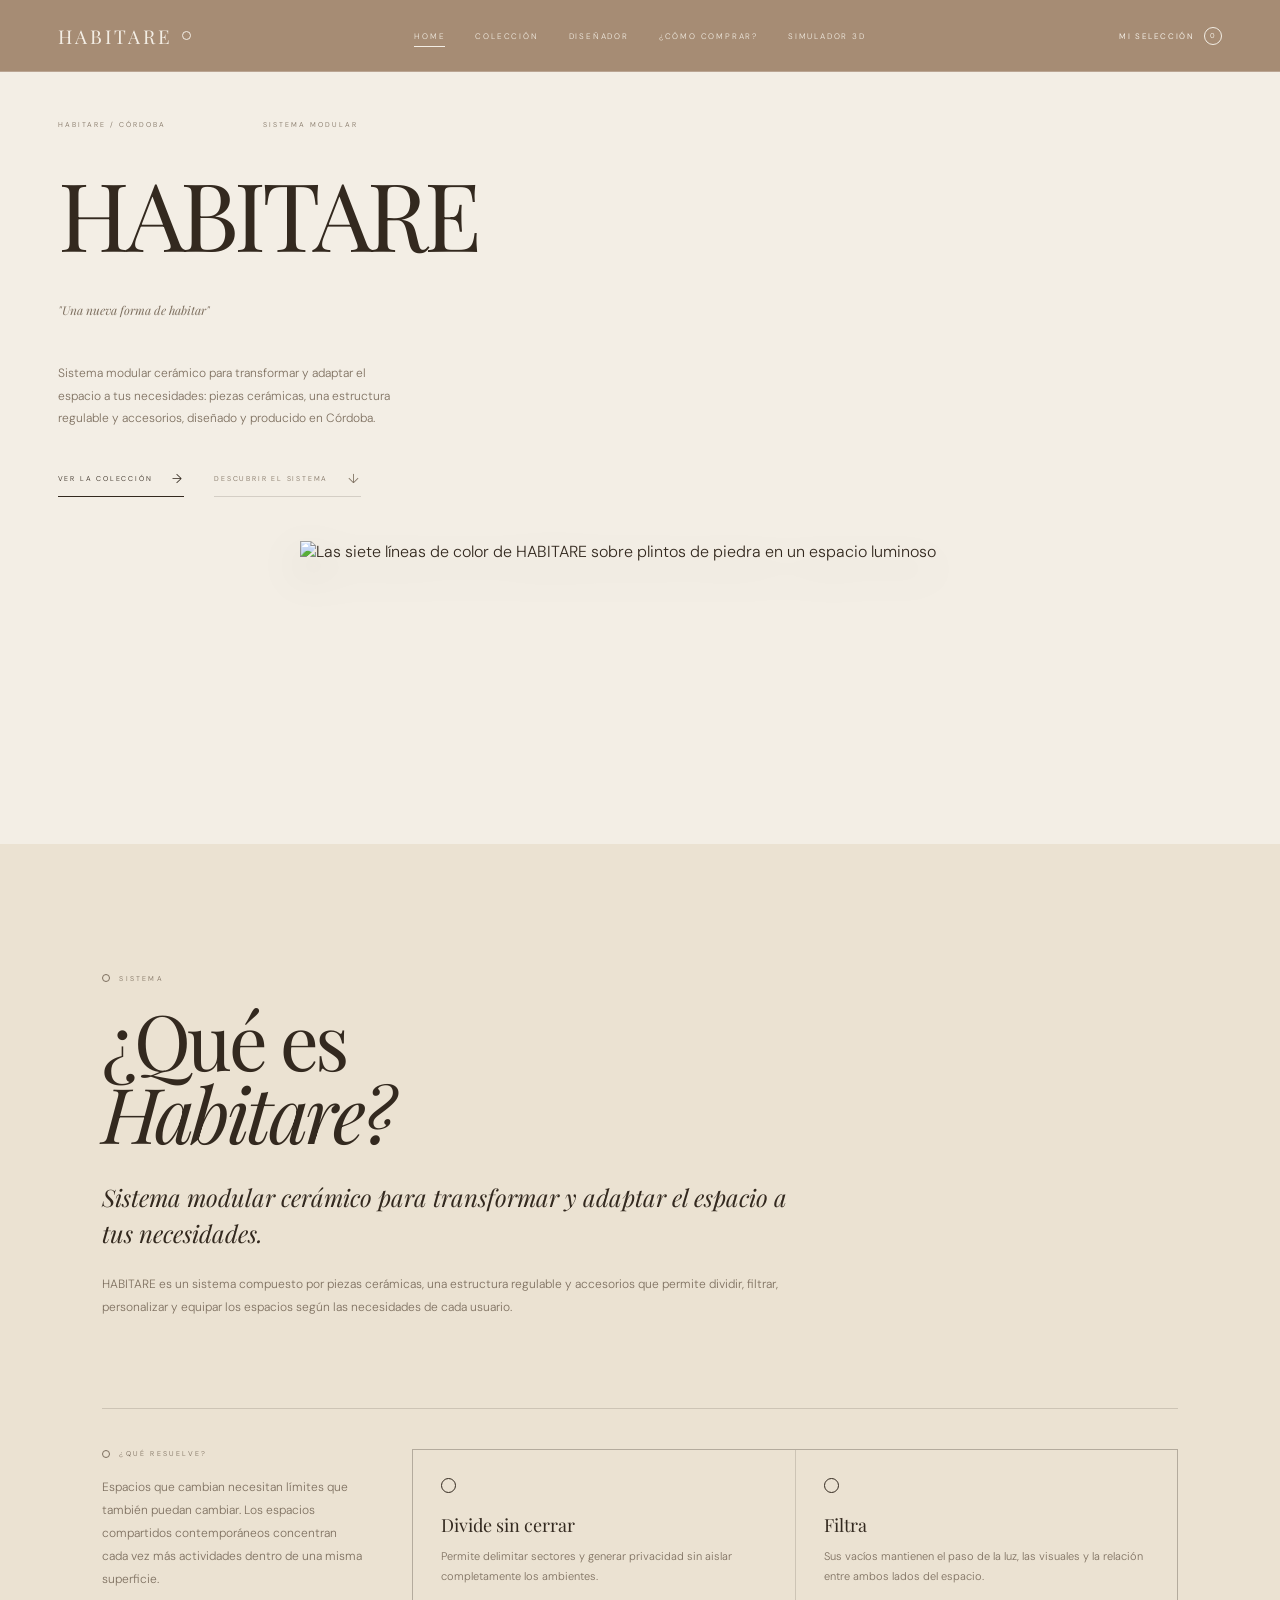
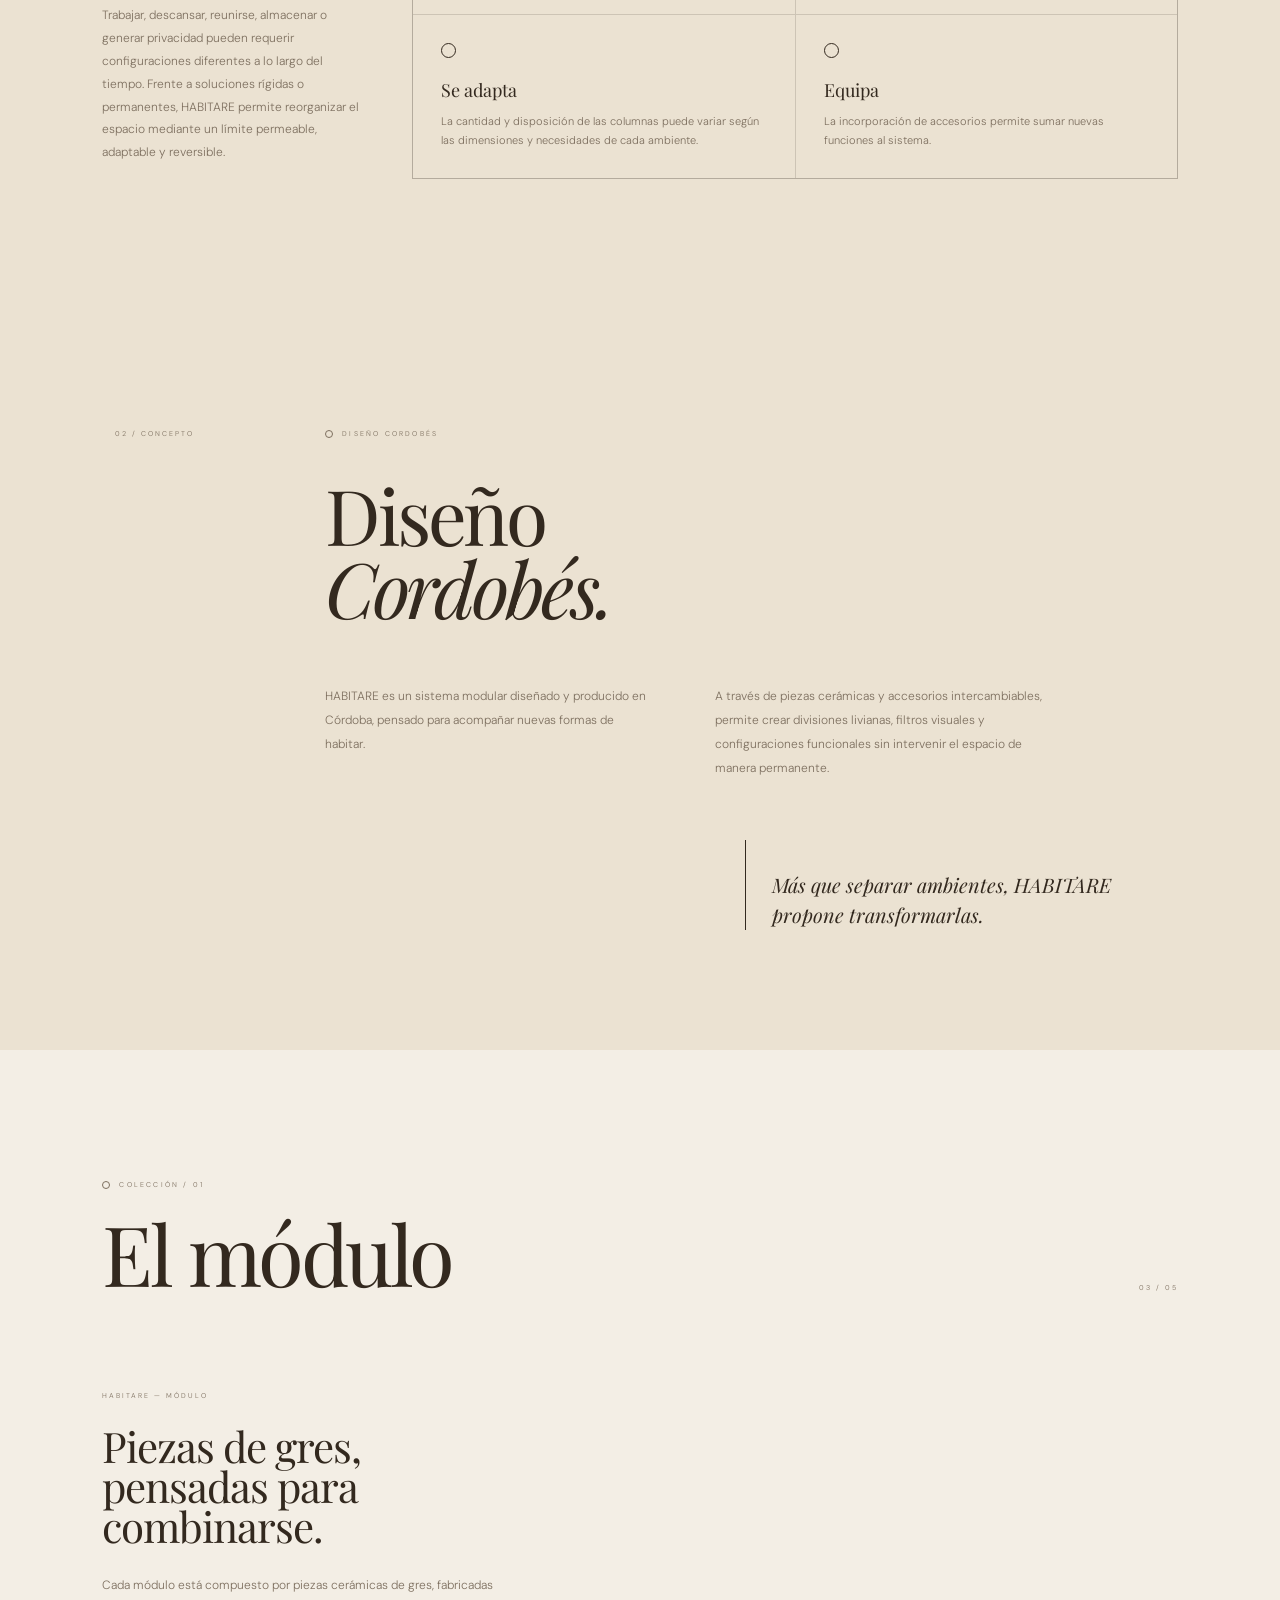
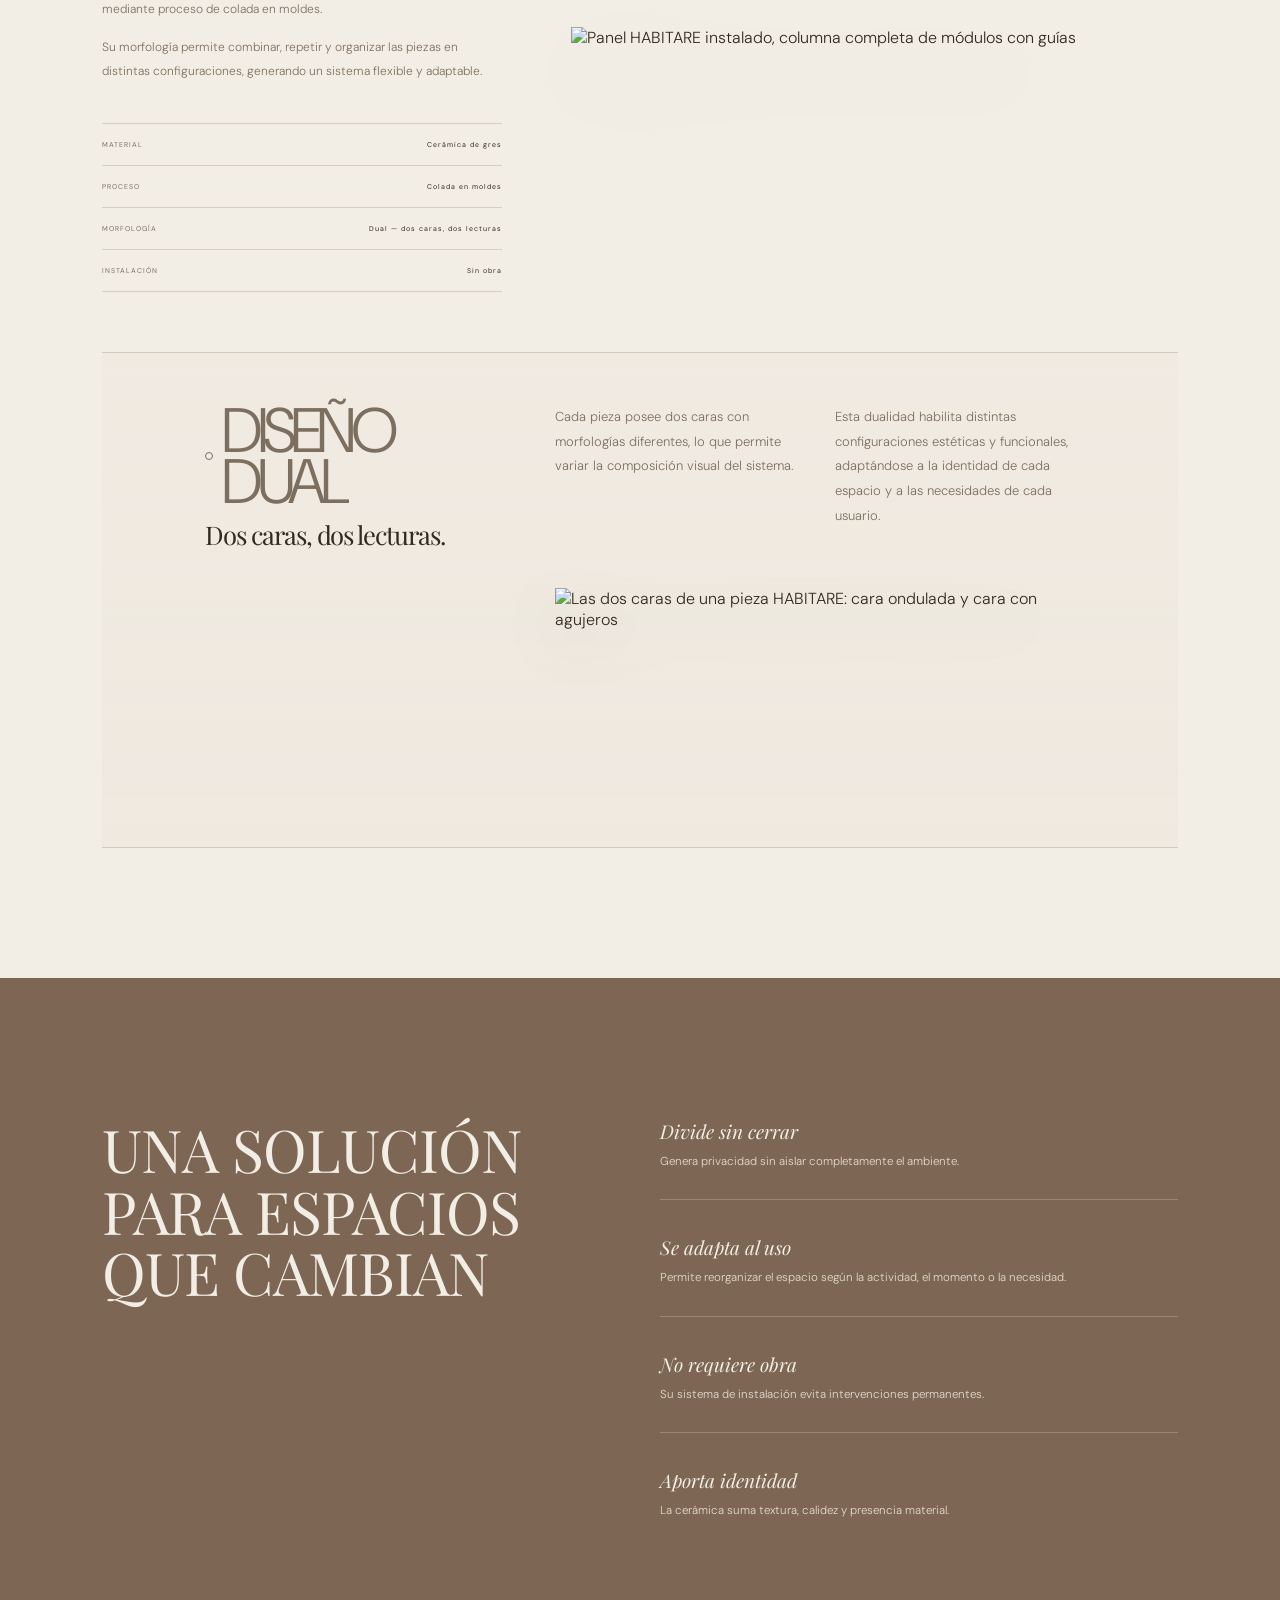
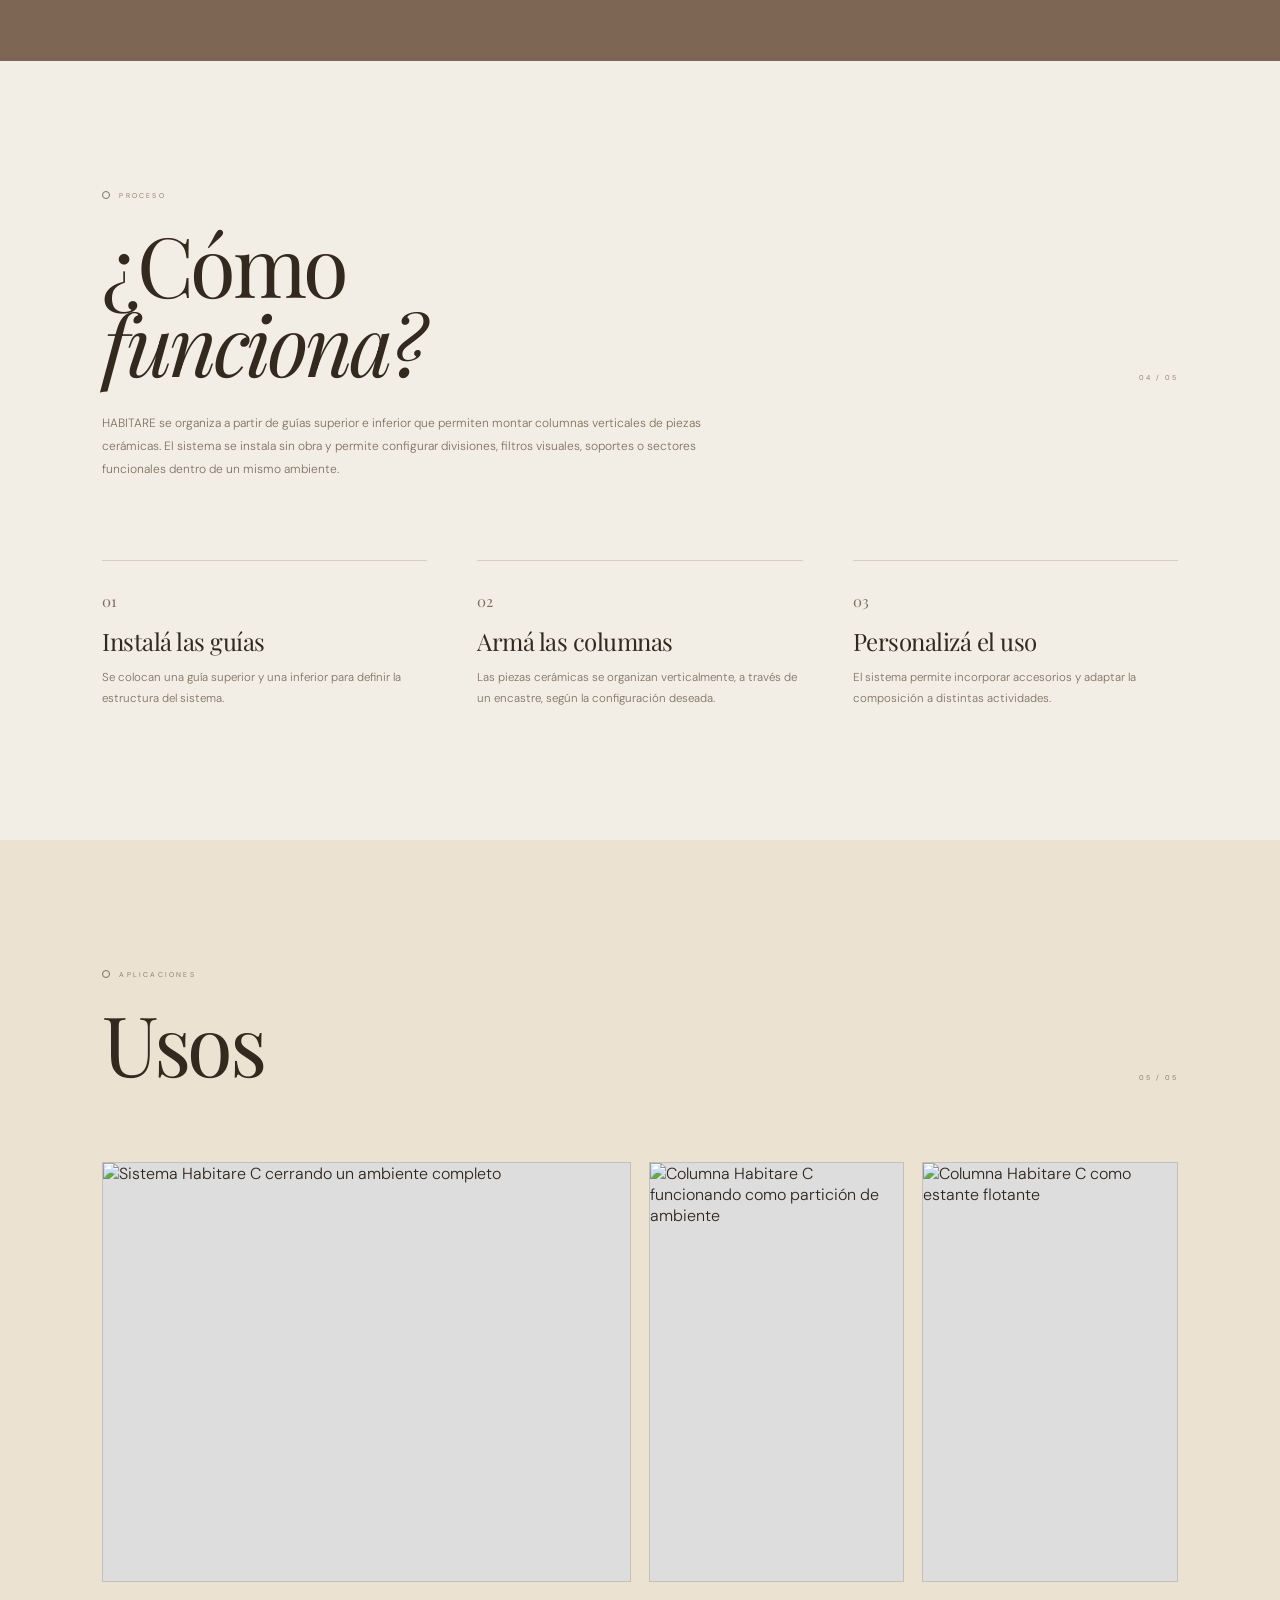
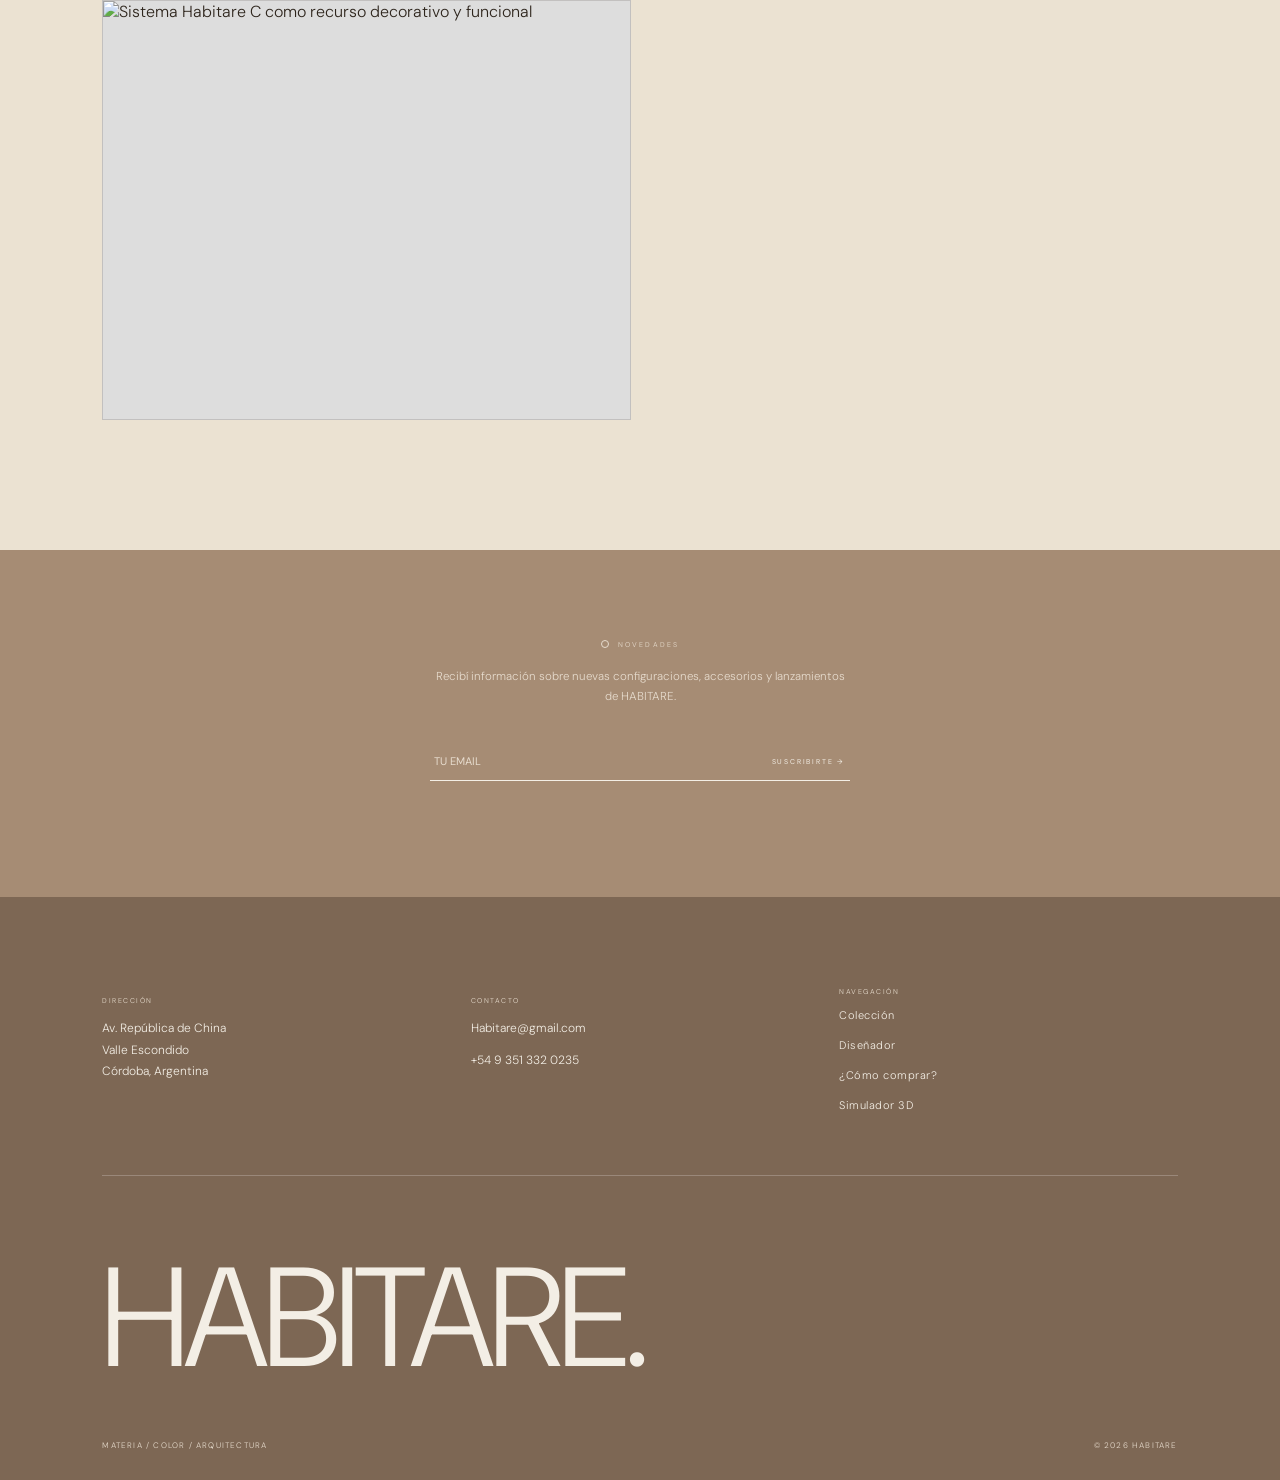
==== docs/index.html @ 8c217950 "Update index.html" ====
<!DOCTYPE html>
<html lang="es">

<head>
    <meta charset="UTF-8">
    <meta name="viewport" content="width=device-width, initial-scale=1.0">
    <meta name="description" content="HABITARE es un sistema modular de piezas cerámicas diseñado y producido en Córdoba, para dividir y transformar espacios sin obra.">

    <title>HABITARE — Sistema modular cerámico</title>

    <link rel="preconnect" href="https://fonts.googleapis.com">
    <link rel="preconnect" href="https://fonts.gstatic.com" crossorigin>
    <link href="https://fonts.googleapis.com/css2?family=DM+Sans:wght@300;400;500&family=Playfair+Display:ital,wght@0,400;1,400&display=swap" rel="stylesheet">

    <link rel="stylesheet" href="style.css">

    <style>
        /* ===== Portada: recorte de la colección (fondo transparente) ===== */
        .hero-photo {
            -webkit-mask-image: none;
            mask-image: none;
        }

        .hero-photo img {
            width: 100%;
            height: auto;
            object-fit: contain;
            filter: drop-shadow(0 16px 20px rgba(35, 28, 20, .14));
        }

        /* Pantallas anchas: la colección a la derecha, en tamaño contenido */
        @media (min-width: 1241px) and (min-aspect-ratio: 3 / 2) {
            .hero-photo {
                top: 72px;
                right: 5vw;
                bottom: 0;
                left: auto;
                width: min(50vw, 760px);
                display: flex;
                align-items: center;
            }
        }

        /* Tablet y celular: debajo del texto, centrada */
        @media (max-width: 1240px), (max-aspect-ratio: 3 / 2) {
            .hero-photo {
                position: relative;
                width: min(680px, 94%);
                aspect-ratio: auto;
                margin: 44px auto 0;
                padding-bottom: 36px;
            }
        }
    </style>
</head>

<body>

<header class="header">

    <a href="index.html" class="logo">
        <span class="logo-word">HABITARE</span>
        <span class="logo-ring"></span>
    </a>

    <nav>
        <a href="index.html" aria-current="page">Home</a>
        <a href="coleccion.html">Colección</a>
        <a href="disenador.html">Diseñador</a>
        <a href="como-comprar.html">¿Cómo comprar?</a>
    </nav>

    <div class="header-right">
        <button class="open-selection">
            Mi selección
            <span class="selection-number">0</span>
        </button>
        <button class="menu-toggle" aria-label="Abrir menú"><span></span></button>
    </div>

</header>

<nav class="mobile-nav">
    <a href="index.html">Home</a>
    <a href="coleccion.html">Colección</a>
    <a href="disenador.html">Diseñador</a>
    <a href="como-comprar.html">¿Cómo comprar?</a>
</nav>

<!-- SELECCIÓN -->
<div class="selection-backdrop"></div>

<aside class="selection-panel">
    <div class="selection-top">
        <div>
            <small>HABITARE</small>
            <h2>Mi selección</h2>
        </div>
        <button class="close-selection" aria-label="Cerrar">×</button>
    </div>

    <div class="selection-content"></div>

    <div class="selection-empty">
        <h3>Todavía no armaste tu selección</h3>
        <p>Recorré la colección y sumá las piezas que más te gusten para pedir tu cotización.</p>
    </div>

    <div class="selection-bottom">
        <div class="selection-count-line"></div>
        <p>Con tu selección armada, coordinamos cantidades, configuración y tiempos de producción a medida.</p>
        <a class="quote-btn whatsapp" target="_blank" rel="noopener">SOLICITAR POR WHATSAPP →</a>
        <a class="quote-btn email">ENVIAR POR EMAIL →</a>
    </div>
</aside>


<main>

<!-- HERO -->
<section class="hero" id="inicio">

    <div class="hero-copy">

        <div class="hero-meta">
            <span>HABITARE / CÓRDOBA</span>
            <span>SISTEMA MODULAR</span>
        </div>

        <h1 class="hero-word">HABITARE</h1>
        <p class="hero-tagline">"Una nueva forma de habitar"</p>

        <p>
            Sistema modular cerámico para transformar y adaptar el espacio
            a tus necesidades: piezas cerámicas, una estructura regulable
            y accesorios, diseñado y producido en Córdoba.
        </p>

        <div class="hero-ctas">
            <a href="coleccion.html" class="btn-line">
                VER LA COLECCIÓN
                <span>→</span>
            </a>
            <a href="#concepto" class="btn-line quiet">
                DESCUBRIR EL SISTEMA
                <span>↓</span>
            </a>
        </div>

    </div>

    <div class="hero-photo">
        <img src="assets/images/portada-lineas.webp" alt="Las siete líneas de color de HABITARE sobre plintos de piedra en un espacio luminoso" width="1629" height="639" fetchpriority="high">
    </div>

    <span class="hero-bottom">DESLIZÁ PARA EXPLORAR</span>

</section>


<!-- QUÉ ES HABITARE -->
<section class="intro" id="que-es">

    <span class="overline">SISTEMA</span>
    <h2>¿Qué es<br><i>Habitare?</i></h2>

    <div class="intro-lead">
        <p>Sistema modular cerámico para transformar y adaptar el espacio a tus necesidades.</p>
        <p>
            HABITARE es un sistema compuesto por piezas cerámicas, una estructura
            regulable y accesorios que permite dividir, filtrar, personalizar y
            equipar los espacios según las necesidades de cada usuario.
        </p>
    </div>

    <div class="resuelve">

        <div class="resuelve-copy">
            <span class="overline">¿QUÉ RESUELVE?</span>
            <p style="margin-top:18px;">
                Espacios que cambian necesitan límites que también puedan cambiar.
                Los espacios compartidos contemporáneos concentran cada vez más
                actividades dentro de una misma superficie.
            </p>
            <p>
                Trabajar, descansar, reunirse, almacenar o generar privacidad
                pueden requerir configuraciones diferentes a lo largo del tiempo.
                Frente a soluciones rígidas o permanentes, HABITARE permite
                reorganizar el espacio mediante un límite permeable, adaptable
                y reversible.
            </p>
        </div>

        <div class="resuelve-grid">

            <div class="resuelve-item">
                <span class="ring"></span>
                <h4>Divide sin cerrar</h4>
                <p>Permite delimitar sectores y generar privacidad sin aislar completamente los ambientes.</p>
            </div>

            <div class="resuelve-item">
                <span class="ring"></span>
                <h4>Filtra</h4>
                <p>Sus vacíos mantienen el paso de la luz, las visuales y la relación entre ambos lados del espacio.</p>
            </div>

            <div class="resuelve-item">
                <span class="ring"></span>
                <h4>Se adapta</h4>
                <p>La cantidad y disposición de las columnas puede variar según las dimensiones y necesidades de cada ambiente.</p>
            </div>

            <div class="resuelve-item">
                <span class="ring"></span>
                <h4>Equipa</h4>
                <p>La incorporación de accesorios permite sumar nuevas funciones al sistema.</p>
            </div>

        </div>

    </div>

</section>


<!-- CONCEPTO -->
<section class="manifesto" id="concepto">

    <div class="side-label">02 / CONCEPTO</div>

    <div class="manifesto-inner">

        <span class="overline">DISEÑO CORDOBÉS</span>

        <h2>
            Diseño<br>
            <i>Cordobés.</i>
        </h2>

        <div class="manifesto-text">
            <p>
                HABITARE es un sistema modular diseñado y producido en Córdoba,
                pensado para acompañar nuevas formas de habitar.
            </p>
            <p>
                A través de piezas cerámicas y accesorios intercambiables, permite
                crear divisiones livianas, filtros visuales y configuraciones
                funcionales sin intervenir el espacio de manera permanente.
            </p>
        </div>

        <div class="pull-quote">
            <p>Más que separar ambientes, HABITARE propone transformarlas.</p>
        </div>

    </div>

</section>


<!-- MÓDULO -->
<section class="product" id="modulo">

    <div class="section-heading">
        <div>
            <span class="overline">COLECCIÓN / 01</span>
            <h2>El módulo</h2>
        </div>
        <span class="section-index">03 / 05</span>
    </div>

    <div class="product-grid">

        <div class="product-details">

            <span class="product-code">HABITARE — MÓDULO</span>

            <h3>Piezas de gres, pensadas para combinarse.</h3>

            <p>
                Cada módulo está compuesto por piezas cerámicas de gres, fabricadas
                mediante proceso de colada en moldes.
            </p>
            <p>
                Su morfología permite combinar, repetir y organizar las piezas en
                distintas configuraciones, generando un sistema flexible y adaptable.
            </p>

            <div class="specifications">
                <div><span>MATERIAL</span><strong>Cerámica de gres</strong></div>
                <div><span>PROCESO</span><strong>Colada en moldes</strong></div>
                <div><span>MORFOLOGÍA</span><strong>Dual — dos caras, dos lecturas</strong></div>
                <div><span>INSTALACIÓN</span><strong>Sin obra</strong></div>
            </div>

        </div>

        <div class="product-display">
            <img src="assets/images/panel-instalado.webp" alt="Panel HABITARE instalado, columna completa de módulos con guías" loading="lazy">
        </div>

    </div>

    <div class="dual-box">
        <div class="dual-box-heading">
            <span class="overline">DISEÑO DUAL</span>
            <h3>Dos caras, dos lecturas.</h3>
        </div>
        <div class="dual-box-text">
            <p>
                Cada pieza posee dos caras con morfologías diferentes, lo que
                permite variar la composición visual del sistema.
            </p>
            <p>
                Esta dualidad habilita distintas configuraciones estéticas y
                funcionales, adaptándose a la identidad de cada espacio y a las
                necesidades de cada usuario.
            </p>
        </div>
        <div class="dual-box-visual">
            <img src="assets/images/pieza-dual-natural.webp" alt="Las dos caras de una pieza HABITARE: cara ondulada y cara con agujeros" width="1037" height="404" loading="lazy">
        </div>
    </div>

</section>


<!-- STATEMENT -->
<section class="statement">

    <h2>Una solución<br>para espacios<br>que cambian</h2>

    <div class="statement-list">

        <div class="statement-item">
            <h4>Divide sin cerrar</h4>
            <p>Genera privacidad sin aislar completamente el ambiente.</p>
        </div>

        <div class="statement-item">
            <h4>Se adapta al uso</h4>
            <p>Permite reorganizar el espacio según la actividad, el momento o la necesidad.</p>
        </div>

        <div class="statement-item">
            <h4>No requiere obra</h4>
            <p>Su sistema de instalación evita intervenciones permanentes.</p>
        </div>

        <div class="statement-item">
            <h4>Aporta identidad</h4>
            <p>La cerámica suma textura, calidez y presencia material.</p>
        </div>

    </div>

</section>


<!-- CÓMO FUNCIONA -->
<section class="proceso" id="como-funciona">

    <div class="section-heading">
        <div>
            <span class="overline">PROCESO</span>
            <h2>¿Cómo<br><i>funciona?</i></h2>
        </div>
        <span class="section-index">04 / 05</span>
    </div>

    <p class="proceso-intro">
        HABITARE se organiza a partir de guías superior e inferior que permiten
        montar columnas verticales de piezas cerámicas. El sistema se instala sin
        obra y permite configurar divisiones, filtros visuales, soportes o
        sectores funcionales dentro de un mismo ambiente.
    </p>

    <div class="steps">

        <div class="step">
            <span class="step-number">01</span>
            <h3>Instalá las guías</h3>
            <p>Se colocan una guía superior y una inferior para definir la estructura del sistema.</p>
        </div>

        <div class="step">
            <span class="step-number">02</span>
            <h3>Armá las columnas</h3>
            <p>Las piezas cerámicas se organizan verticalmente, a través de un encastre, según la configuración deseada.</p>
        </div>

        <div class="step">
            <span class="step-number">03</span>
            <h3>Personalizá el uso</h3>
            <p>El sistema permite incorporar accesorios y adaptar la composición a distintas actividades.</p>
        </div>

    </div>

</section>


<!-- USOS -->
<section class="usos" id="usos">

    <div class="section-heading">
        <div>
            <span class="overline">APLICACIONES</span>
            <h2>Usos</h2>
        </div>
        <span class="section-index">05 / 05</span>
    </div>

    <div class="usos-gallery" aria-label="Aplicaciones del sistema Habitare C">
        <figure class="uso-photo uso-photo-large">
            <img src="assets/images/pieza-dual-natural.webp" alt="Sistema Habitare C cerrando un ambiente completo" loading="lazy">
        </figure>
        <figure class="uso-photo">
            <img src="assets/images/pieza-dual-natural.webp" alt="Columna Habitare C funcionando como partición de ambiente" loading="lazy">
        </figure>
        <figure class="uso-photo">
            <img src="assets/images/pieza-dual-natural.webp" alt="Columna Habitare C como estante flotante" loading="lazy">
        </figure>
        <figure class="uso-photo uso-photo-wide">
            <img src="assets/images/pieza-dual-natural.webp" alt="Sistema Habitare C como recurso decorativo y funcional" loading="lazy">
        </figure>
    </div>

</section>


<!-- NEWSLETTER -->
<section class="newsletter">

    <span class="overline on-taupe">NOVEDADES</span>

    <p>Recibí información sobre nuevas configuraciones, accesorios y lanzamientos de HABITARE.</p>

    <form class="newsletter-form">
        <input type="email" placeholder="TU EMAIL" required>
        <button type="submit">SUSCRIBIRTE →</button>
    </form>

    <span class="newsletter-note"></span>

</section>

</main>


<!-- FOOTER -->
<footer class="site-footer">

    <div class="footer-top">

        <div class="footer-col">
            <span>DIRECCIÓN</span>
            <p>Av. República de China<br>Valle Escondido<br>Córdoba, Argentina</p>
        </div>

        <div class="footer-col">
            <span>CONTACTO</span>
            <a href="mailto:Habitare@gmail.com">Habitare@gmail.com</a>
            <a href="https://wa.me/5493513320235" target="_blank" rel="noopener">+54 9 351 332 0235</a>
        </div>

        <div class="footer-col footer-nav">
            <span>NAVEGACIÓN</span>
            <a href="coleccion.html">Colección</a>
            <a href="disenador.html">Diseñador</a>
            <a href="como-comprar.html">¿Cómo comprar?</a>
        </div>

    </div>

    <div class="footer-word">HABITARE.</div>

    <div class="footer-bottom">
        <span>MATERIA / COLOR / ARQUITECTURA</span>
        <span>© 2026 HABITARE</span>
    </div>

</footer>

<script src="script.js"></script>

</body>
</html>
---- docs/style.css ----
* {
    margin: 0;
    padding: 0;
    box-sizing: border-box;
}

:root {

    /* ===== PALETA HABITARE ===== */
    --cream: #f3eee5;
    --cream-soft: #ebe2d2;

    --taupe: #a68c74;
    --taupe-deep: #7d6754;
    --taupe-pale: #d8c9b7;

    --ink: #33291f;
    --muted: #7d6f5f;
    --muted-on-taupe: #e7dcce;

    --line: rgba(51, 41, 31, .16);
    --line-on-taupe: rgba(255, 255, 255, .22);

    /* líneas de producto — colores reales según ficha de materiales */
    --l-aqua: #b6d5d4;
    --l-ceniza: #282627;
    --l-mostaza: #aa9c54;
    --l-gres: #c9b190;
    --l-hueso: #eceeed;
    --l-terra: #705a4f;
}

html {
    scroll-behavior: smooth;
}

@media (prefers-reduced-motion: reduce) {
    html {
        scroll-behavior: auto;
    }
    * {
        animation-duration: .01ms !important;
        animation-iteration-count: 1 !important;
        transition-duration: .01ms !important;
    }
}

body {
    background: var(--cream);
    color: var(--ink);
    font-family: "DM Sans", sans-serif;
    font-weight: 300;
    overflow-x: hidden;
}

a {
    color: inherit;
    text-decoration: none;
}

button {
    font-family: inherit;
    color: inherit;
    cursor: pointer;
}

img {
    max-width: 100%;
    display: block;
}

:focus-visible {
    outline: 2px solid var(--ink);
    outline-offset: 3px;
}

.overline {
    display: flex;
    align-items: center;
    gap: 9px;
    font-size: 7px;
    letter-spacing: 2.2px;
    color: var(--muted);
}

.overline::before {
    content: "";
    width: 6px;
    height: 6px;
    border-radius: 50%;
    border: 1px solid currentColor;
    flex-shrink: 0;
}

.overline.on-taupe {
    color: var(--muted-on-taupe);
}

h1, h2, h3 {
    font-family: "Playfair Display", serif;
    font-weight: 400;
    line-height: .95;
}

h2 {
    letter-spacing: -3.5px;
}

h1 i, h2 i, h3 i {
    font-style: italic;
}

.section-index {
    font-size: 7px;
    letter-spacing: 2px;
    color: var(--muted);
}

.section-heading {
    display: flex;
    align-items: end;
    justify-content: space-between;
    gap: 20px;
}

.section-heading h2 {
    margin-top: 24px;
    font-size: clamp(52px, 6.5vw, 92px);
}

/* =====================================
   HEADER
===================================== */

.header {
    position: fixed;
    z-index: 500;
    top: 0;
    left: 0;
    width: 100%;
    height: 72px;
    padding: 0 4.5vw;
    display: grid;
    grid-template-columns: 1fr auto 1fr;
    align-items: center;
    background: var(--taupe);
    color: var(--cream);
    border-bottom: 1px solid var(--line-on-taupe);
}

.logo {
    display: flex;
    align-items: center;
    gap: 9px;
    width: fit-content;
    justify-self: start;
}

.logo-word {
    font-family: "Playfair Display", serif;
    font-size: 19px;
    letter-spacing: 3px;
}

.logo-ring {
    width: 9px;
    height: 9px;
    border-radius: 50%;
    border: 1px solid var(--cream);
}

.header nav {
    display: flex;
    gap: 30px;
    justify-self: center;
}

.header nav a {
    position: relative;
    font-size: 8px;
    letter-spacing: 1.8px;
    text-transform: uppercase;
}

.header nav a::after {
    content: "";
    position: absolute;
    bottom: -6px;
    left: 0;
    width: 0;
    height: 1px;
    background: var(--cream);
    transition: width .3s ease;
}

.header nav a:hover::after,
.header nav a[aria-current="page"]::after {
    width: 100%;
}

.header-right {
    justify-self: end;
    display: flex;
    align-items: center;
    gap: 16px;
}

.open-selection {
    border: 0;
    background: transparent;
    display: flex;
    align-items: center;
    gap: 10px;
    font-size: 8px;
    letter-spacing: 1.6px;
    text-transform: uppercase;
}

.selection-number {
    width: 18px;
    height: 18px;
    display: grid;
    place-items: center;
    border: 1px solid var(--cream);
    border-radius: 50%;
    font-size: 7px;
}

.menu-toggle {
    display: none;
    border: 0;
    background: transparent;
    width: 22px;
    height: 15px;
    position: relative;
}

.menu-toggle span,
.menu-toggle span::before,
.menu-toggle span::after {
    content: "";
    position: absolute;
    left: 0;
    width: 100%;
    height: 1px;
    background: var(--cream);
    transition: transform .3s ease, opacity .3s ease;
}

.menu-toggle span {
    top: 7px;
}

.menu-toggle span::before {
    top: -6px;
}

.menu-toggle span::after {
    top: 6px;
}

body.menu-open .menu-toggle span {
    background: transparent;
}

body.menu-open .menu-toggle span::before {
    transform: translateY(6px) rotate(45deg);
}

body.menu-open .menu-toggle span::after {
    transform: translateY(-6px) rotate(-45deg);
}

/* =====================================
   MOBILE NAV
===================================== */

.mobile-nav {
    position: fixed;
    z-index: 400;
    top: 72px;
    left: 0;
    width: 100%;
    max-height: 0;
    overflow: hidden;
    background: var(--taupe);
    transition: max-height .4s ease;
}

body.menu-open .mobile-nav {
    max-height: 340px;
}

.mobile-nav a {
    display: block;
    padding: 16px 6vw;
    border-top: 1px solid var(--line-on-taupe);
    font-size: 12px;
    letter-spacing: 1.5px;
    text-transform: uppercase;
    color: var(--cream);
}

/* =====================================
   HERO
===================================== */

.hero {
    min-height: 92vh;
    padding: 72px 4.5vw 45px;
    display: grid;
    grid-template-columns: 44% 56%;
    align-items: center;
    position: relative;
}

.hero-copy {
    max-width: 540px;
}

.hero-meta {
    width: 300px;
    display: flex;
    justify-content: space-between;
    font-size: 7px;
    letter-spacing: 2px;
    color: var(--muted);
}

.hero h1 {
    margin-top: 40px;
    font-size: clamp(56px, 7.4vw, 108px);
    letter-spacing: -4px;
}

.hero-copy > p {
    width: 340px;
    max-width: 100%;
    margin-top: 40px;
    font-size: 12px;
    line-height: 1.9;
    color: var(--muted);
}

.hero-ctas {
    display: flex;
    flex-wrap: wrap;
    gap: 30px;
    margin-top: 40px;
}

.btn-line {
    display: inline-flex;
    align-items: center;
    gap: 20px;
    padding-bottom: 9px;
    border-bottom: 1px solid var(--ink);
    font-size: 7px;
    letter-spacing: 1.8px;
    text-transform: uppercase;
}

.btn-line span {
    font-size: 13px;
}

.btn-line.quiet {
    border-bottom-color: var(--line);
    color: var(--muted);
}

/* Foto de portada: ocupa la derecha del hero y se funde con el fondo crema */
.hero {
    overflow: hidden;
    isolation: isolate;
}

.hero-copy {
    position: relative;
    z-index: 1;
}

.hero-photo {
    position: absolute;
    z-index: -1;
    top: 72px;
    right: 0;
    bottom: 0;
    width: 80%;
    -webkit-mask-image: linear-gradient(to right, transparent 0%, #000 16%);
    mask-image: linear-gradient(to right, transparent 0%, #000 16%);
}

.hero-photo img {
    width: 100%;
    height: 100%;
    object-fit: cover;
    object-position: 50% 62%;
}

.hero-bottom {
    position: absolute;
    left: 4.5vw;
    bottom: 26px;
    font-size: 7px;
    letter-spacing: 2px;
    color: var(--muted);
}

/* =====================================
   PAGE HERO (páginas internas)
===================================== */

.page-hero {
    min-height: 46vh;
    padding: 150px 4.5vw 60px;
    display: flex;
    flex-direction: column;
    justify-content: center;
}

.page-hero h1 {
    margin-top: 20px;
    font-size: clamp(48px, 7vw, 92px);
    letter-spacing: -3px;
}

.page-hero p {
    margin-top: 26px;
    max-width: 480px;
    font-size: 12px;
    line-height: 1.9;
    color: var(--muted);
}

/* =====================================
   CONCEPTO / MANIFIESTO
===================================== */

.manifesto {
    padding: 120px 9vw;
    display: grid;
    grid-template-columns: 150px 1fr;
    gap: 60px;
    background: var(--cream-soft);
}

.side-label {
    font-size: 7px;
    letter-spacing: 2px;
    color: var(--muted);
}

.manifesto-inner {
    max-width: 1040px;
}

.manifesto h2 {
    margin-top: 40px;
    font-size: clamp(46px, 6vw, 82px);
}

.manifesto-text {
    max-width: 720px;
    margin-top: 60px;
    display: grid;
    grid-template-columns: 1fr 1fr;
    gap: 60px;
}

.manifesto-text p {
    font-size: 12px;
    line-height: 2;
    color: var(--muted);
}

.pull-quote {
    max-width: 420px;
    margin-top: 60px;
    margin-left: auto;
    padding: 30px 0 0 26px;
    border-left: 1px solid var(--ink);
}

.pull-quote p {
    font-family: "Playfair Display", serif;
    font-style: italic;
    font-size: 20px;
    line-height: 1.5;
}

/* =====================================
   PRODUCTO / MODULO
===================================== */

.product {
    padding: 130px 8vw;
}

.product-grid {
    margin-top: 90px;
    display: grid;
    grid-template-columns: 38% 62%;
    align-items: center;
    gap: 40px;
}

.product-details {
    max-width: 400px;
}

.product-code {
    font-size: 7px;
    letter-spacing: 2px;
    color: var(--muted);
}

.product-details h3 {
    margin-top: 24px;
    font-size: 42px;
    letter-spacing: -1px;
}

.product-details > p {
    margin-top: 26px;
    font-size: 12px;
    line-height: 2;
    color: var(--muted);
}

.product-details > p + p {
    margin-top: 14px;
}

.specifications {
    margin-top: 40px;
    border-top: 1px solid var(--line);
}

.specifications div {
    min-height: 42px;
    display: flex;
    align-items: center;
    justify-content: space-between;
    gap: 20px;
    border-bottom: 1px solid var(--line);
}

.specifications span,
.specifications strong {
    font-size: 7px;
    letter-spacing: 1px;
    font-weight: 400;
}

.specifications span {
    color: var(--muted);
    flex-shrink: 0;
}

.specifications strong {
    text-align: right;
}

.product-display {
    display: flex;
    align-items: center;
    justify-content: center;
    position: relative;
    padding: 20px;
}

.product-display img {
    width: min(640px, 100%);
    filter: drop-shadow(0 35px 60px rgba(35, 28, 20, .16));
}

.dual-box {
    margin-top: 60px;
    padding: 52px 8vw 56px;
    background: linear-gradient(180deg, rgba(239, 233, 224, 0.7), rgba(239, 233, 224, 1));
    border-top: 1px solid var(--line);
    border-bottom: 1px solid var(--line);
    display: grid;
    grid-template-columns: minmax(220px, 310px) 1fr;
    gap: 32px 40px;
    align-items: start;
}

.dual-box-heading {
    display: flex;
    flex-direction: column;
    gap: 12px;
}

.dual-box .overline {
    margin-top: 0;
    font-size: clamp(2.8rem, 4.9vw, 5.6rem);
    line-height: 0.82;
    letter-spacing: -0.08em;
}

.dual-box-heading h3 {
    margin: 0;
    font-family: "Playfair Display", serif;
    font-weight: 400;
    font-size: clamp(1.4rem, 2vw, 2.1rem);
    line-height: 1.1;
    letter-spacing: -0.04em;
    color: var(--ink);
}

.dual-box-text {
    display: grid;
    grid-template-columns: 1fr 1fr;
    gap: 40px;
    align-items: start;
}

.dual-box-text p {
    font-size: 13px;
    line-height: 1.9;
    color: var(--muted);
}

.dual-box-visual {
    grid-column: 2;
    display: flex;
    justify-content: flex-start;
    margin-top: 8px;
}

.dual-box-visual img {
    width: min(560px, 100%);
    height: auto;
    filter: drop-shadow(0 22px 30px rgba(35, 28, 20, .14));
}

/* =====================================
   STATEMENT BAND
===================================== */

.statement {
    padding: 140px 8vw;
    background: var(--taupe-deep);
    color: var(--cream);
    display: grid;
    grid-template-columns: 1fr 1fr;
    gap: 40px;
}

.statement h2 {
    font-size: clamp(38px, 4.6vw, 60px);
    line-height: 1.05;
    letter-spacing: -1px;
    text-transform: uppercase;
}

.statement-list {
    align-self: center;
    display: flex;
    flex-direction: column;
    gap: 34px;
}

.statement-item {
    padding-bottom: 28px;
    border-bottom: 1px solid var(--line-on-taupe);
}

.statement-item:last-child {
    border-bottom: 0;
    padding-bottom: 0;
}

.statement-item h4 {
    font-family: "Playfair Display", serif;
    font-weight: 400;
    font-style: italic;
    font-size: 19px;
}

.statement-item p {
    margin-top: 8px;
    font-size: 11.5px;
    line-height: 1.7;
    color: var(--muted-on-taupe);
}

/* =====================================
   PROCESO (Cómo funciona / Cómo comprar)
===================================== */

.proceso {
    padding: 130px 8vw;
}

.proceso-intro {
    max-width: 620px;
    margin-top: 30px;
    font-size: 12px;
    line-height: 1.9;
    color: var(--muted);
}

.steps {
    margin-top: 80px;
    display: grid;
    grid-template-columns: repeat(3, 1fr);
    gap: 50px;
}

.step {
    position: relative;
    padding-top: 30px;
    border-top: 1px solid var(--line);
}

.step-number {
    font-family: "Playfair Display", serif;
    font-size: 15px;
    color: var(--muted);
}

.step h3 {
    margin-top: 18px;
    font-size: 24px;
    letter-spacing: -.5px;
}

.step p {
    margin-top: 14px;
    font-size: 11.5px;
    line-height: 1.85;
    color: var(--muted);
}

/* =====================================
   USOS
===================================== */

.usos {
    padding: 130px 8vw;
    background: var(--cream-soft);
}

.usos-gallery {
    margin-top: 80px;
    display: grid;
    grid-template-columns: repeat(4, minmax(0, 1fr));
    gap: 18px;
}

.uso-photo {
    position: relative;
    overflow: hidden;
    min-height: 340px;
    border: 1px solid var(--line);
    background: #ddd;
}

.uso-photo-large {
    grid-column: span 2;
    min-height: 420px;
}

.uso-photo-wide {
    grid-column: span 2;
    min-height: 420px;
}

.uso-photo img {
    display: block;
    width: 100%;
    height: 100%;
    object-fit: cover;
    filter: saturate(0.82) contrast(1.05);
    transition: transform 240ms ease;
}

.uso-photo:hover img {
    transform: scale(1.02);
}

/* =====================================
   NEWSLETTER
===================================== */

.newsletter {
    padding: 90px 8vw;
    background: var(--taupe);
    color: var(--cream);
    display: flex;
    flex-direction: column;
    align-items: center;
    text-align: center;
}

.newsletter p {
    margin-top: 18px;
    max-width: 420px;
    font-size: 11.5px;
    line-height: 1.8;
    color: var(--muted-on-taupe);
}

.newsletter-form {
    margin-top: 34px;
    display: flex;
    width: min(420px, 100%);
    border-bottom: 1px solid var(--cream);
}

.newsletter-form input {
    flex: 1;
    background: transparent;
    border: 0;
    padding: 12px 4px;
    color: var(--cream);
    font-size: 11px;
    font-family: inherit;
}

.newsletter-form input::placeholder {
    color: var(--muted-on-taupe);
}

.newsletter-form button {
    border: 0;
    background: transparent;
    padding: 0 6px;
    font-size: 7px;
    letter-spacing: 1.8px;
    color: var(--cream);
    white-space: nowrap;
}

.newsletter-note {
    margin-top: 14px;
    font-size: 9.5px;
    letter-spacing: .3px;
    color: var(--muted-on-taupe);
    min-height: 12px;
}

/* =====================================
   CONTACTO (Diseñador / Cómo comprar)
===================================== */

.contact-block {
    padding: 100px 8vw 130px;
    display: grid;
    grid-template-columns: 1fr 1fr;
    gap: 40px;
}

.contact-block h2 {
    font-size: clamp(36px, 4.4vw, 54px);
}

.contact-methods {
    display: flex;
    flex-direction: column;
    gap: 20px;
    align-self: end;
}

.contact-method {
    display: flex;
    justify-content: space-between;
    align-items: baseline;
    padding-bottom: 16px;
    border-bottom: 1px solid var(--line);
    font-size: 12px;
}

.contact-method span:first-child {
    font-size: 7px;
    letter-spacing: 1.5px;
    color: var(--muted);
}

.contact-method a {
    border-bottom: 1px solid transparent;
    transition: border-color .3s;
}

.contact-method a:hover {
    border-bottom-color: var(--ink);
}

/* =====================================
   PLACEHOLDER (Diseñador)
===================================== */

.placeholder-note {
    margin: 0 8vw 60px;
    padding: 18px 22px;
    border: 1px dashed var(--line);
    font-size: 10.5px;
    line-height: 1.8;
    color: var(--muted);
    max-width: 700px;
}

.bio-grid {
    padding: 0 8vw 130px;
    display: grid;
    grid-template-columns: 220px 1fr;
    gap: 60px;
}

.bio-grid h3 {
    font-size: 30px;
}

.bio-grid p {
    margin-top: 20px;
    font-size: 12px;
    line-height: 2;
    color: var(--muted);
    max-width: 620px;
}

.bio-facts {
    display: flex;
    flex-direction: column;
    gap: 24px;
}

.bio-facts div {
    border-top: 1px solid var(--line);
    padding-top: 10px;
}

.bio-facts span {
    display: block;
    font-size: 7px;
    letter-spacing: 1.5px;
    color: var(--muted);
}

.bio-facts strong {
    font-family: "Playfair Display", serif;
    font-weight: 400;
    font-size: 14px;
}

/* =====================================
   COLECCIÓN — LÍNEAS
===================================== */

.lineas {
    padding: 130px 8vw;
}

.lineas-grid {
    margin-top: 80px;
    display: grid;
    grid-template-columns: repeat(3, 1fr);
    border-top: 1px solid var(--line);
    border-left: 1px solid var(--line);
}

.linea-card {
    background: var(--cream);
    padding: 30px;
    display: flex;
    flex-direction: column;
    border-right: 1px solid var(--line);
    border-bottom: 1px solid var(--line);
    transition: transform .3s ease;
}

.linea-card:hover {
    transform: translateY(-3px);
}

.linea-top {
    display: flex;
    align-items: center;
    justify-content: space-between;
}

.linea-swatch {
    display: flex;
    align-items: center;
    gap: 10px;
}

.linea-dot {
    width: 15px;
    height: 15px;
    border-radius: 50%;
    background: var(--swatch);
    box-shadow: inset 0 0 0 1px rgba(0, 0, 0, .08);
}

.linea-name {
    font-family: "Playfair Display", serif;
    font-size: 15px;
}

.linea-index {
    font-size: 7px;
    letter-spacing: 1.5px;
    color: var(--muted);
}

.linea-figure {
    margin-top: 22px;
    height: 150px;
    display: flex;
    align-items: center;
    justify-content: center;
    position: relative;
}

.linea-figure img {
    max-height: 130px;
    width: auto;
    transition: transform .4s ease;
}

.linea-card:hover .linea-figure img {
    transform: translateY(-4px);
}

.linea-tagline {
    margin-top: 18px;
    font-size: 11px;
    line-height: 1.7;
    color: var(--muted);
    flex: 1;
}

.linea-cta {
    margin-top: 22px;
    display: inline-flex;
    align-items: center;
    gap: 14px;
    font-size: 7px;
    letter-spacing: 1.6px;
    text-transform: uppercase;
    color: var(--ink);
    padding-bottom: 6px;
    border-bottom: 1px solid var(--line);
    width: fit-content;
    transition: border-color .3s;
}

.linea-card:hover .linea-cta {
    border-color: var(--ink);
}

.linea-qty {
    display: flex;
    border: 1px solid var(--line);
}

.linea-qty button,
.linea-qty span {
    width: 26px;
    height: 26px;
    display: grid;
    place-items: center;
    background: transparent;
    border: 0;
    font-size: 9px;
}

/* definición items */

.definiciones {
    margin-top: 90px;
    display: grid;
    grid-template-columns: repeat(3, 1fr);
    gap: 40px;
    padding-top: 34px;
    border-top: 1px solid var(--line);
}

.definicion h4 {
    font-family: "Playfair Display", serif;
    font-weight: 400;
    font-size: 17px;
}

.definicion p {
    margin-top: 12px;
    font-size: 11px;
    line-height: 1.8;
    color: var(--muted);
}

/* =====================================
   FOOTER
===================================== */

.site-footer {
    background: var(--taupe-deep);
    color: var(--cream);
    padding: 90px 8vw 30px;
}

.footer-top {
    display: grid;
    grid-template-columns: repeat(3, 1fr);
    gap: 30px;
    padding-bottom: 60px;
    border-bottom: 1px solid var(--line-on-taupe);
}

.footer-col span {
    font-size: 7px;
    letter-spacing: 1.5px;
    color: var(--muted-on-taupe);
}

.footer-col p,
.footer-col a {
    display: block;
    margin-top: 10px;
    font-size: 12px;
    line-height: 1.8;
}

.footer-nav {
    display: flex;
    flex-direction: column;
}

.footer-nav a {
    margin-top: 10px;
    font-size: 11px;
    letter-spacing: .5px;
}

.footer-word {
    margin-top: 50px;
    font-size: clamp(60px, 11vw, 150px);
    letter-spacing: -4px;
}

.footer-bottom {
    margin-top: 30px;
    display: flex;
    align-items: center;
    justify-content: space-between;
    font-size: 8px;
    letter-spacing: 1.2px;
    color: var(--muted-on-taupe);
}

/* =====================================
   SELECCIÓN (panel lateral)
===================================== */

.selection-backdrop {
    position: fixed;
    z-index: 900;
    inset: 0;
    background: rgba(30, 25, 20, .32);
    opacity: 0;
    pointer-events: none;
    transition: opacity .4s;
}

.selection-panel {
    position: fixed;
    z-index: 1000;
    top: 0;
    right: 0;
    width: min(440px, 100%);
    height: 100vh;
    padding: 36px;
    display: flex;
    flex-direction: column;
    background: var(--cream);
    transform: translateX(100%);
    transition: transform .45s cubic-bezier(.77, 0, .18, 1);
}

body.selection-open .selection-panel {
    transform: translateX(0);
}

body.selection-open .selection-backdrop {
    opacity: 1;
    pointer-events: auto;
}

.selection-top {
    display: flex;
    justify-content: space-between;
    padding-bottom: 22px;
    border-bottom: 1px solid var(--line);
}

.selection-top small {
    font-size: 6px;
    letter-spacing: 2px;
    color: var(--muted);
}

.selection-top h2 {
    margin-top: 8px;
    font-size: 34px;
}

.close-selection {
    border: 0;
    background: transparent;
    font-size: 24px;
    font-weight: 300;
    align-self: start;
}

.selection-content {
    flex: 1;
    overflow-y: auto;
}

.selection-empty {
    flex: 1;
    display: flex;
    flex-direction: column;
    align-items: center;
    justify-content: center;
    text-align: center;
    padding: 0 20px;
}

.selection-empty h3 {
    font-size: 22px;
}

.selection-empty p {
    margin-top: 8px;
    font-size: 10.5px;
    color: var(--muted);
    line-height: 1.7;
}

.selection-item {
    padding: 18px 0;
    display: grid;
    grid-template-columns: 56px 1fr auto;
    gap: 14px;
    align-items: center;
    border-bottom: 1px solid var(--line);
}

.selection-item-dot {
    width: 56px;
    height: 40px;
    border-radius: 4px;
    background: var(--swatch);
}

.selection-item h4 {
    font-family: "Playfair Display", serif;
    font-size: 14px;
    font-weight: 400;
}

.selection-item-controls {
    margin-top: 8px;
    display: flex;
    align-items: center;
    gap: 5px;
}

.selection-item-controls button {
    width: 19px;
    height: 19px;
    border: 1px solid var(--line);
    background: transparent;
    font-size: 9px;
}

.selection-remove {
    border: 0;
    background: transparent;
    font-size: 16px;
    color: var(--muted);
}

.selection-bottom {
    padding-top: 20px;
    border-top: 1px solid var(--line);
}

.selection-bottom p {
    font-size: 10px;
    line-height: 1.7;
    color: var(--muted);
}

.selection-count-line {
    display: flex;
    justify-content: space-between;
    margin-bottom: 16px;
    font-size: 7px;
    letter-spacing: 1.5px;
    color: var(--muted);
}

.quote-btn {
    width: 100%;
    height: 48px;
    border: 0;
    background: var(--ink);
    color: var(--cream);
    font-size: 7px;
    letter-spacing: 1.5px;
    text-transform: uppercase;
    margin-top: 10px;
    transition: opacity .3s;
}

.quote-btn:hover {
    opacity: .8;
}

.quote-btn.whatsapp {
    background: #3f5c4d;
}

/* =====================================
   HERO WORDMARK (logo grande en hero)
===================================== */

.hero-word {
    margin-top: 40px;
    font-size: clamp(70px, 10vw, 150px);
    letter-spacing: -5px;
}

.hero-tagline {
    margin-top: 14px;
    font-family: "Playfair Display", serif;
    font-style: italic;
    font-size: clamp(16px, 1.8vw, 22px);
    color: var(--muted);
}

/* =====================================
   QUÉ ES HABITARE (intro)
===================================== */

.intro {
    padding: 130px 8vw;
    background: var(--cream-soft);
}

.intro h2 {
    margin-top: 20px;
    font-size: clamp(46px, 6vw, 82px);
}

.intro-lead {
    max-width: 700px;
    margin-top: 30px;
}

.intro-lead p:first-child {
    font-family: "Playfair Display", serif;
    font-style: italic;
    font-size: clamp(18px, 2vw, 24px);
    line-height: 1.5;
}

.intro-lead p + p {
    margin-top: 22px;
    font-size: 12px;
    line-height: 1.9;
    color: var(--muted);
}

.resuelve {
    margin-top: 90px;
    padding-top: 40px;
    border-top: 1px solid var(--line);
    display: grid;
    grid-template-columns: 260px 1fr;
    gap: 50px;
}

.resuelve-copy p {
    font-size: 12px;
    line-height: 1.9;
    color: var(--muted);
}

.resuelve-copy p + p {
    margin-top: 14px;
}

.resuelve-grid {
    display: grid;
    grid-template-columns: repeat(2, 1fr);
    gap: 1px;
    background: var(--line);
    border: 1px solid var(--line);
}

.resuelve-item {
    background: var(--cream-soft);
    padding: 28px;
}

.resuelve-item .ring {
    width: 15px;
    height: 15px;
    border-radius: 50%;
    border: 1px solid var(--ink);
    display: block;
}

.resuelve-item h4 {
    margin-top: 20px;
    font-family: "Playfair Display", serif;
    font-weight: 400;
    font-size: 18px;
}

.resuelve-item p {
    margin-top: 10px;
    font-size: 11px;
    line-height: 1.75;
    color: var(--muted);
}

/* =====================================
   BACK LINK (páginas de línea)
===================================== */

.back-link {
    display: inline-flex;
    align-items: center;
    gap: 8px;
    font-size: 7px;
    letter-spacing: 1.6px;
    text-transform: uppercase;
    color: var(--muted);
    padding-bottom: 3px;
    border-bottom: 1px solid transparent;
    transition: border-color .3s;
}

.back-link:hover {
    border-bottom-color: var(--muted);
}

/* =====================================
   LÍNEA — página de detalle
===================================== */

.linea-hero {
    padding: 150px 8vw 60px;
    display: grid;
    grid-template-columns: 40% 60%;
    gap: 40px;
    align-items: center;
}

.linea-hero-copy .linea-swatch {
    display: flex;
    align-items: center;
    gap: 12px;
}

.linea-hero-copy .linea-dot {
    width: 20px;
    height: 20px;
}

.linea-hero-copy .linea-name {
    font-size: 20px;
}

.linea-hero-copy h1 {
    margin-top: 22px;
    font-size: clamp(48px, 6vw, 84px);
    letter-spacing: -3px;
}

.linea-hero-copy p {
    margin-top: 22px;
    max-width: 380px;
    font-size: 12px;
    line-height: 1.9;
    color: var(--muted);
}

.linea-hero-visual img {
    width: 100%;
    border-radius: 3px;
}

.ficha-tecnica {
    padding: 90px 8vw;
    background: var(--cream-soft);
    display: grid;
    grid-template-columns: 55% 45%;
    gap: 50px;
    align-items: center;
}

.ficha-tecnica img {
    width: 100%;
}

.ficha-lista {
    border-top: 1px solid var(--line);
}

.ficha-lista div {
    min-height: 46px;
    display: flex;
    align-items: center;
    justify-content: space-between;
    gap: 20px;
    border-bottom: 1px solid var(--line);
}

.ficha-lista span {
    font-size: 7px;
    letter-spacing: 1.2px;
    color: var(--muted);
}

.ficha-lista strong {
    font-size: 12px;
    font-weight: 400;
    text-align: right;
}

/* =====================================
   CONFIGURADOR
===================================== */

.configurador {
    padding: 100px 8vw 130px;
    max-width: 640px;
}

.config-step {
    padding: 34px 0;
    border-top: 1px solid var(--line);
}

.config-step:last-of-type {
    border-bottom: 1px solid var(--line);
}

.config-step-label {
    display: flex;
    align-items: baseline;
    gap: 12px;
}

.config-step-number {
    font-family: "Playfair Display", serif;
    font-size: 14px;
    color: var(--muted);
}

.config-step-title {
    font-family: "Playfair Display", serif;
    font-size: 19px;
}

.config-step-body {
    margin-top: 20px;
}

.config-qty {
    display: flex;
    align-items: center;
    gap: 18px;
}

.config-qty .linea-qty {
    display: flex;
    border: 1px solid var(--line);
}

.config-qty .linea-qty button,
.config-qty .linea-qty span {
    width: 38px;
    height: 38px;
    display: grid;
    place-items: center;
    background: transparent;
    border: 0;
    font-size: 11px;
}

.color-options {
    display: flex;
    gap: 14px;
}

.color-option-btn {
    display: flex;
    flex-direction: column;
    align-items: center;
    gap: 8px;
    border: 0;
    background: transparent;
    font-size: 8px;
    letter-spacing: .8px;
    color: var(--muted);
}

.color-option-swatch {
    width: 36px;
    height: 36px;
    border-radius: 50%;
    background: var(--swatch);
    box-shadow: inset 0 0 0 1px rgba(0, 0, 0, .1);
    position: relative;
}

.color-option-swatch::after {
    content: "";
    position: absolute;
    inset: -5px;
    border: 1px solid transparent;
    border-radius: 50%;
    transition: border-color .25s;
}

.color-option-btn.active .color-option-swatch::after {
    border-color: var(--ink);
}

.color-option-btn.active {
    color: var(--ink);
}

.proximamente-box {
    display: flex;
    gap: 18px;
    align-items: center;
    padding: 16px;
    border: 1px dashed var(--line);
}

.proximamente-box img {
    width: 64px;
    flex-shrink: 0;
    opacity: .6;
}

.proximamente-box p {
    font-size: 10.5px;
    line-height: 1.7;
    color: var(--muted);
}

.proximamente-box strong {
    display: block;
    font-family: "Playfair Display", serif;
    font-weight: 400;
    font-size: 14px;
    color: var(--ink);
    margin-bottom: 4px;
}

.config-add {
    width: 100%;
    height: 52px;
    border: 0;
    background: var(--ink);
    color: var(--cream);
    font-size: 8px;
    letter-spacing: 1.6px;
    text-transform: uppercase;
    margin-top: 40px;
    transition: opacity .3s;
}

.config-add:hover {
    opacity: .8;
}

.config-add.added {
    background: var(--taupe-deep);
}

/* =====================================
   PROTOTIPO REAL (galería de fotos)
===================================== */

.prototipo-real {
    padding: 100px 8vw 130px;
}

.prototipo-grid {
    margin-top: 60px;
    display: grid;
    grid-template-columns: repeat(4, 1fr);
    gap: 14px;
}

.prototipo-grid img {
    width: 100%;
    aspect-ratio: 1;
    object-fit: cover;
    border-radius: 2px;
}

/* =====================================
   ACCESORIOS Y COMPLEMENTOS (Colección)
===================================== */

.accesorios,
.regulador {
    padding: 130px 8vw;
    scroll-margin-top: 72px;
}

.accesorios {
    background: var(--cream-soft);
}

.accesorios p strong,
.regulador figcaption strong {
    font-weight: 500;
    color: var(--ink);
}

/* --- siete complementos --- */

.complementos-lista {
    margin-top: 34px;
    list-style: none;
    counter-reset: complemento;
    border-top: 1px solid var(--line);
}

.complementos-lista li {
    counter-increment: complemento;
    min-height: 42px;
    display: flex;
    align-items: center;
    gap: 16px;
    border-bottom: 1px solid var(--line);
    font-family: "Playfair Display", serif;
    font-size: 15px;
    transition: padding-left .3s ease;
}

.complementos-lista li::before {
    content: counter(complemento, decimal-leading-zero);
    width: 20px;
    font-family: "DM Sans", sans-serif;
    font-size: 7px;
    letter-spacing: 1.5px;
    color: var(--muted);
}

.complementos-lista li.active {
    padding-left: 8px;
}

.complementos-figura {
    position: relative;
    width: min(540px, 100%);
}

/* la pared se recorta arriba y abajo: se disuelve en el fondo */
.complementos-figura img {
    width: 100%;
    height: auto;
    filter: none;
    -webkit-mask-image: linear-gradient(180deg, transparent 0, #000 7%, #000 93%, transparent 100%);
    mask-image: linear-gradient(180deg, transparent 0, #000 7%, #000 93%, transparent 100%);
}

.pin {
    position: absolute;
    left: var(--x);
    top: var(--y);
    width: 24px;
    height: 24px;
    transform: translate(-50%, -50%);
    display: grid;
    place-items: center;
    border-radius: 50%;
    background: var(--cream);
    border: 1px solid var(--ink);
    font-family: "Playfair Display", serif;
    font-size: 11px;
    line-height: 1;
    color: var(--ink);
    box-shadow: 0 2px 8px rgba(35, 28, 20, .22);
    transition: background .3s ease, color .3s ease, transform .3s ease;
}

.pin.active {
    background: var(--ink);
    color: var(--cream);
    transform: translate(-50%, -50%) scale(1.18);
}

/* --- colocación + color de los componentes --- */

.acabados {
    margin-top: 130px;
    padding-top: 90px;
    border-top: 1px solid var(--line);
    display: grid;
    grid-template-columns: minmax(0, 34%) minmax(0, 1fr);
    gap: 60px;
    align-items: start;
}

.acabados-colocacion img {
    width: 100%;
    height: auto;
}

.acabados-colocacion figcaption,
.regulador-grid figcaption {
    margin-top: 14px;
    max-width: 340px;
    font-size: 11px;
    line-height: 1.8;
    color: var(--muted);
}

.acabados-detalle h3 {
    margin-top: 24px;
    font-size: 42px;
    letter-spacing: -1px;
}

.acabados-detalle > p {
    margin-top: 22px;
    max-width: 460px;
    font-size: 12px;
    line-height: 2;
    color: var(--muted);
}

.acabados-vista {
    margin-top: 34px;
    aspect-ratio: 4 / 3;
    overflow: hidden;
    border: 1px solid var(--line);
    background: var(--cream);
}

.acabados-vista img {
    width: 100%;
    height: 100%;
    object-fit: cover;
    transition: opacity .3s ease;
}

.acabados-vista img.cambiando {
    opacity: 0;
}

.acabados-detalle .color-options {
    margin-top: 30px;
}

/* --- regulador ambiental --- */

.regulador {
    background: var(--cream);
}

.regulador-grid {
    margin-top: 80px;
    display: grid;
    grid-template-columns: repeat(12, minmax(0, 1fr));
    gap: 70px 24px;
    align-items: start;
}

.regulador-texto {
    grid-column: 1 / span 5;
    max-width: 400px;
}

.regulador-texto > p:not(.regulador-lead) {
    margin-top: 22px;
    font-size: 12px;
    line-height: 2;
    color: var(--muted);
}

.regulador-lead {
    font-family: "Playfair Display", serif;
    font-size: 26px;
    line-height: 1.3;
    letter-spacing: -.5px;
}

.regulador-colores-label {
    margin-top: 40px;
}

.regulador-texto .color-options {
    margin-top: 18px;
}

.regulador-pared {
    grid-column: 6 / span 7;
}

.regulador-columna {
    grid-column: 2 / span 5;
}

.regulador-luz {
    grid-column: 8 / span 5;
    position: relative;
    padding-bottom: 110px;
}

.regulador-grid figure > img {
    width: 100%;
    height: auto;
    border-radius: 2px;
}

.regulador-detalle {
    position: absolute;
    left: -14%;
    bottom: 0;
    width: 32%;
    aspect-ratio: 1;
    overflow: hidden;
    border-radius: 50%;
    border: 6px solid var(--cream);
    box-shadow: 0 6px 24px rgba(35, 28, 20, .22);
}

.regulador-detalle img {
    width: 100%;
    height: 100%;
    object-fit: cover;
}

.regulador-luz figcaption {
    position: absolute;
    left: 22%;
    bottom: 34px;
    right: 0;
    margin-top: 0;
}

@media (max-width: 900px) {

    .acabados {
        grid-template-columns: 1fr;
        gap: 50px;
    }

    .acabados-colocacion {
        max-width: 360px;
    }

    .regulador-grid {
        grid-template-columns: 1fr;
        gap: 50px;
    }

    .regulador-texto,
    .regulador-pared,
    .regulador-columna,
    .regulador-luz {
        grid-column: 1;
    }

    .regulador-detalle {
        left: 2%;
        width: 34%;
    }

    .regulador-luz figcaption {
        left: 42%;
    }
}

@media (max-width: 600px) {

    .accesorios,
    .regulador {
        padding: 90px 6vw;
    }

    .acabados {
        margin-top: 90px;
        padding-top: 60px;
    }

    .acabados-detalle h3 {
        font-size: 34px;
    }
}

/* =====================================
   RESPONSIVE
===================================== */

/* Portada: en pantallas angostas o casi cuadradas el texto ya no entra
   sobre la foto, así que la foto pasa debajo del texto, a todo el ancho */
@media (max-width: 1240px), (max-aspect-ratio: 3 / 2) {

    .hero {
        grid-template-columns: 1fr;
        padding-top: 120px;
        padding-bottom: 0;
        min-height: auto;
    }

    .hero-bottom {
        display: none;
    }

    .hero-photo {
        position: relative;
        z-index: auto;
        top: auto;
        right: auto;
        bottom: auto;
        width: auto;
        aspect-ratio: 16 / 10;
        margin: 56px -4.5vw 0;
        -webkit-mask-image: none;
        mask-image: none;
    }
}

@media (max-width: 1000px) {

    .steps {
        grid-template-columns: 1fr;
        gap: 60px;
    }

    .usos-grid {
        grid-template-columns: repeat(2, 1fr);
    }

    .lineas-grid {
        grid-template-columns: repeat(2, 1fr);
    }

    .footer-top {
        grid-template-columns: 1fr 1fr;
    }
}

@media (max-width: 900px) {

    .header {
        grid-template-columns: 1fr auto;
    }

    .header nav {
        display: none;
    }

    .menu-toggle {
        display: block;
    }

    .hero {
        grid-template-columns: 1fr;
        padding-top: 120px;
        min-height: auto;
    }

    .manifesto,
    .dual-box {
        grid-template-columns: 1fr;
    }

    .dual-box-visual {
        grid-column: 1;
    }

    .product-grid {
        grid-template-columns: 1fr;
    }

    .product-display {
        margin-top: 40px;
    }

    .statement {
        grid-template-columns: 1fr;
        gap: 50px;
    }

    .contact-block,
    .bio-grid {
        grid-template-columns: 1fr;
    }

    .contact-methods {
        align-self: start;
        margin-top: 30px;
    }

    .resuelve {
        grid-template-columns: 1fr;
    }

    .resuelve-grid {
        grid-template-columns: 1fr;
    }

    .linea-hero {
        grid-template-columns: 1fr;
        padding-top: 120px;
    }

    .linea-hero-visual {
        margin-top: 20px;
    }

    .ficha-tecnica {
        grid-template-columns: 1fr;
    }

    .prototipo-grid {
        grid-template-columns: repeat(2, 1fr);
    }
}

@media (max-width: 600px) {

    .header {
        height: 62px;
        padding: 0 6vw;
    }

    .mobile-nav {
        top: 62px;
    }

    .hero,
    .page-hero,
    .manifesto,
    .product,
    .proceso,
    .usos,
    .lineas,
    .newsletter,
    .contact-block,
    .bio-grid,
    .site-footer,
    .statement,
    .dual-box {
        padding-left: 6vw;
        padding-right: 6vw;
    }

    .hero {
        padding-top: 100px;
    }

    .hero-photo {
        aspect-ratio: 4 / 3;
        margin-left: -6vw;
        margin-right: -6vw;
    }

    .hero h1 {
        letter-spacing: -2.5px;
    }

    .manifesto,
    .product,
    .proceso,
    .usos,
    .lineas {
        padding-top: 90px;
        padding-bottom: 90px;
    }

    .manifesto-text,
    .dual-box-text,
    .definiciones {
        grid-template-columns: 1fr;
        gap: 26px;
    }

    .usos-grid,
    .lineas-grid {
        grid-template-columns: 1fr;
    }

    .statement {
        padding-top: 100px;
        padding-bottom: 100px;
    }

    .footer-top {
        grid-template-columns: 1fr;
        gap: 40px;
    }

    .footer-bottom {
        flex-direction: column;
        align-items: flex-start;
        gap: 10px;
    }

    .selection-panel {
        padding: 26px 22px;
    }

    .pull-quote {
        margin-left: 0;
    }

    .intro,
    .linea-hero,
    .ficha-tecnica,
    .configurador,
    .prototipo-real {
        padding-left: 6vw;
        padding-right: 6vw;
    }

    .intro {
        padding-top: 90px;
        padding-bottom: 90px;
    }

    .color-options {
        flex-wrap: wrap;
    }

    .prototipo-grid {
        grid-template-columns: repeat(2, 1fr);
    }
}


/* =====================================
   CONFIGURADOR — color de componentes, complementos y regulador
===================================== */

.configurador {
    max-width: 920px;
}

.config-help {
    margin-bottom: 18px;
    font-size: 11px;
    line-height: 1.8;
    color: var(--muted);
}

/* --- paso 02: vista previa del color --- */

.config-preview {
    margin-bottom: 26px;
    aspect-ratio: 4 / 3;
    overflow: hidden;
    border: 1px solid var(--line);
    background: var(--cream-soft);
}

.config-preview img {
    width: 100%;
    height: 100%;
    object-fit: cover;
    transition: opacity .3s ease;
}

.config-preview img.cambiando {
    opacity: 0;
}

/* --- paso 03: grupos --- */

.acc-group + .acc-group {
    margin-top: 44px;
    padding-top: 32px;
    border-top: 1px dashed var(--line);
}

.acc-group-head {
    display: flex;
    align-items: center;
    justify-content: space-between;
    gap: 16px;
    margin-bottom: 20px;
}

.acc-group-head h4 {
    font-family: "Playfair Display", serif;
    font-weight: 400;
    font-size: 18px;
}

.acc-all {
    border: 1px solid var(--ink);
    background: transparent;
    padding: 10px 16px;
    font-size: 7px;
    letter-spacing: 1.6px;
    text-transform: uppercase;
    transition: background .3s ease, color .3s ease;
}

.acc-all.on,
.acc-all:hover {
    background: var(--ink);
    color: var(--cream);
}

.acc-figure {
    position: relative;
    width: min(340px, 100%);
    margin: 0 auto 26px;
}

.acc-figure img {
    width: 100%;
    height: auto;
    -webkit-mask-image: linear-gradient(180deg, transparent 0, #000 7%, #000 93%, transparent 100%);
    mask-image: linear-gradient(180deg, transparent 0, #000 7%, #000 93%, transparent 100%);
}

.acc-figure .pin {
    width: 20px;
    height: 20px;
    font-size: 9px;
}

/* --- lista de complementos --- */

.acc-list {
    list-style: none;
    border-top: 1px solid var(--line);
}

.acc-item {
    padding: 14px 0;
    border-bottom: 1px solid var(--line);
}

.acc-check {
    display: flex;
    align-items: center;
    gap: 14px;
    cursor: pointer;
}

.acc-check input {
    position: absolute;
    opacity: 0;
    pointer-events: none;
}

.acc-box {
    width: 16px;
    height: 16px;
    flex-shrink: 0;
    display: grid;
    place-items: center;
    border: 1px solid var(--ink);
    transition: background .25s ease;
}

.acc-check input:checked + .acc-box {
    background: var(--ink);
}

.acc-check input:checked + .acc-box::after {
    content: "";
    width: 8px;
    height: 4px;
    border-left: 1px solid var(--cream);
    border-bottom: 1px solid var(--cream);
    transform: rotate(-45deg) translate(1px, -1px);
}

.acc-check input:focus-visible + .acc-box {
    outline: 2px solid var(--ink);
    outline-offset: 3px;
}

.acc-num {
    width: 18px;
    font-size: 7px;
    letter-spacing: 1.5px;
    color: var(--muted);
}

.acc-name {
    font-family: "Playfair Display", serif;
    font-size: 15px;
}

.acc-opts {
    margin-top: 14px;
    padding-left: 48px;
    display: flex;
    flex-wrap: wrap;
    align-items: center;
    gap: 14px 28px;
}

.acc-opts[hidden],
.acc-bulk[hidden] {
    display: none;
}

.acc-colors {
    display: flex;
    flex-wrap: wrap;
    gap: 8px;
}

.acc-color {
    display: inline-flex;
    align-items: center;
    gap: 7px;
    padding: 5px 12px 5px 6px;
    border: 1px solid var(--line);
    border-radius: 999px;
    background: transparent;
    font-size: 8px;
    letter-spacing: .8px;
    color: var(--muted);
    transition: border-color .25s ease, color .25s ease;
}

.acc-color i {
    width: 14px;
    height: 14px;
    border-radius: 50%;
    background: var(--swatch);
    box-shadow: inset 0 0 0 1px rgba(0, 0, 0, .16);
}

.acc-color.active {
    border-color: var(--ink);
    color: var(--ink);
}

.acc-qty {
    display: flex;
    border: 1px solid var(--line);
}

.acc-qty button,
.acc-qty span {
    width: 30px;
    height: 30px;
    display: grid;
    place-items: center;
    border: 0;
    background: transparent;
    font-size: 10px;
}

.acc-bulk {
    margin-top: 20px;
    padding: 14px 16px;
    display: flex;
    flex-wrap: wrap;
    align-items: center;
    justify-content: space-between;
    gap: 12px 24px;
    background: var(--cream-soft);
    font-size: 8px;
    letter-spacing: 1.2px;
    text-transform: uppercase;
    color: var(--muted);
}

/* --- regulador ambiental --- */

.reg-card {
    display: grid;
    grid-template-columns: 170px 1fr;
    gap: 26px;
    align-items: start;
}

.reg-card > img {
    width: 100%;
    height: auto;
    aspect-ratio: 1;
    object-fit: cover;
    border: 1px solid var(--line);
}

.reg-card .acc-opts {
    padding-left: 30px;
}

/* --- resumen de la configuración --- */

.config-summary {
    margin-top: 36px;
    padding: 22px 24px 8px;
    background: var(--cream-soft);
    border: 1px solid var(--line);
}

.config-summary .overline {
    margin-bottom: 8px;
}

.config-summary-row {
    display: flex;
    justify-content: space-between;
    align-items: baseline;
    gap: 24px;
    padding: 12px 0;
    border-top: 1px solid var(--line);
}

.config-summary-row span {
    flex-shrink: 0;
    font-size: 7px;
    letter-spacing: 1.2px;
    color: var(--muted);
}

.config-summary-row strong {
    font-size: 12px;
    font-weight: 400;
    line-height: 1.7;
    text-align: right;
}

.config-add {
    margin-top: 24px;
}

/* --- panel Mi selección: detalle de cada configuración --- */

.selection-count-line {
    flex-direction: column;
    gap: 6px;
}

.count-row {
    display: flex;
    justify-content: space-between;
}

/* botones del pedido: enlaces <a> a todo el ancho */
.quote-btn {
    display: flex;
    align-items: center;
    justify-content: center;
}

.selection-item-extras {
    margin-top: 8px;
    padding-left: 12px;
    border-left: 1px solid var(--line);
    list-style: none;
}

.selection-item-extras li {
    font-size: 10px;
    line-height: 1.7;
    color: var(--muted);
}

@media (max-width: 600px) {

    .acc-group-head {
        flex-direction: column;
        align-items: flex-start;
    }

    .acc-opts,
    .reg-card .acc-opts {
        padding-left: 0;
    }

    .reg-card {
        grid-template-columns: 1fr;
    }

    .reg-card > img {
        aspect-ratio: 16 / 10;
    }

    .config-summary-row {
        flex-direction: column;
        gap: 4px;
    }

    .config-summary-row strong {
        text-align: left;
    }
}
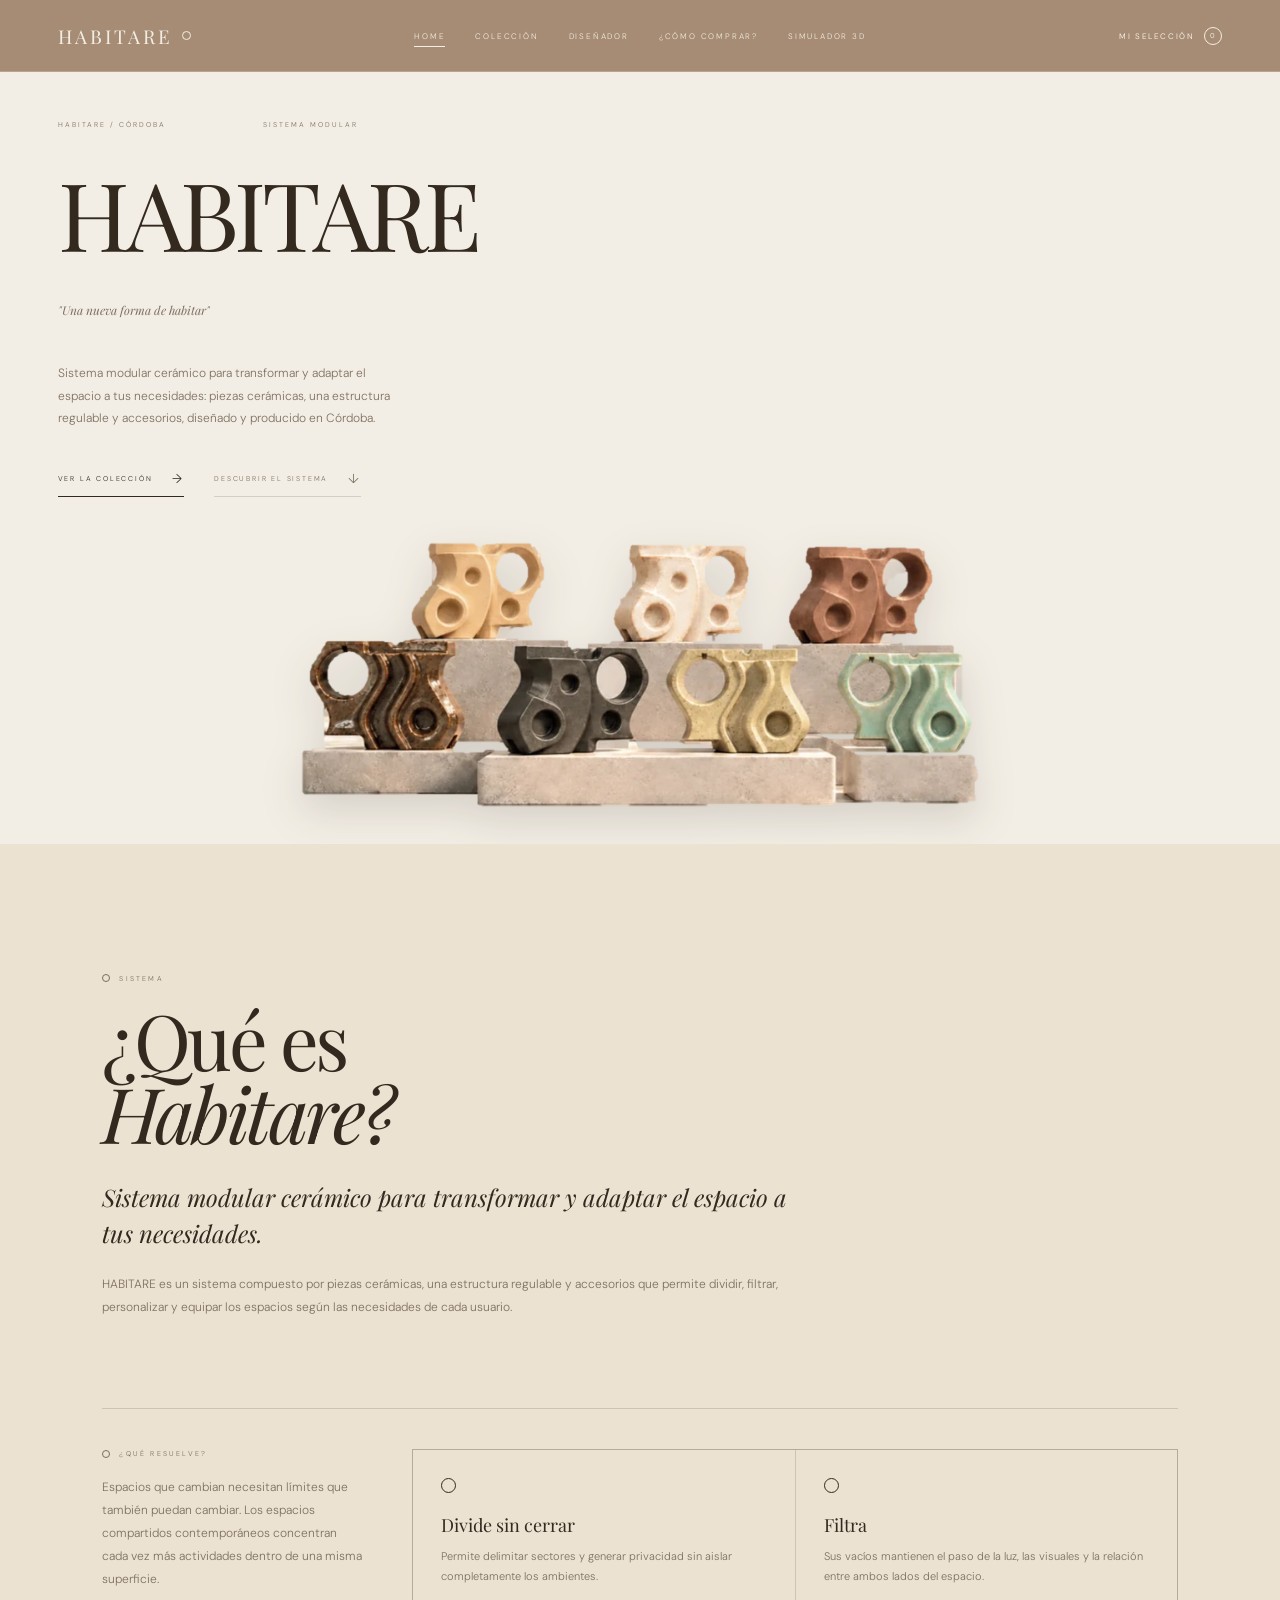
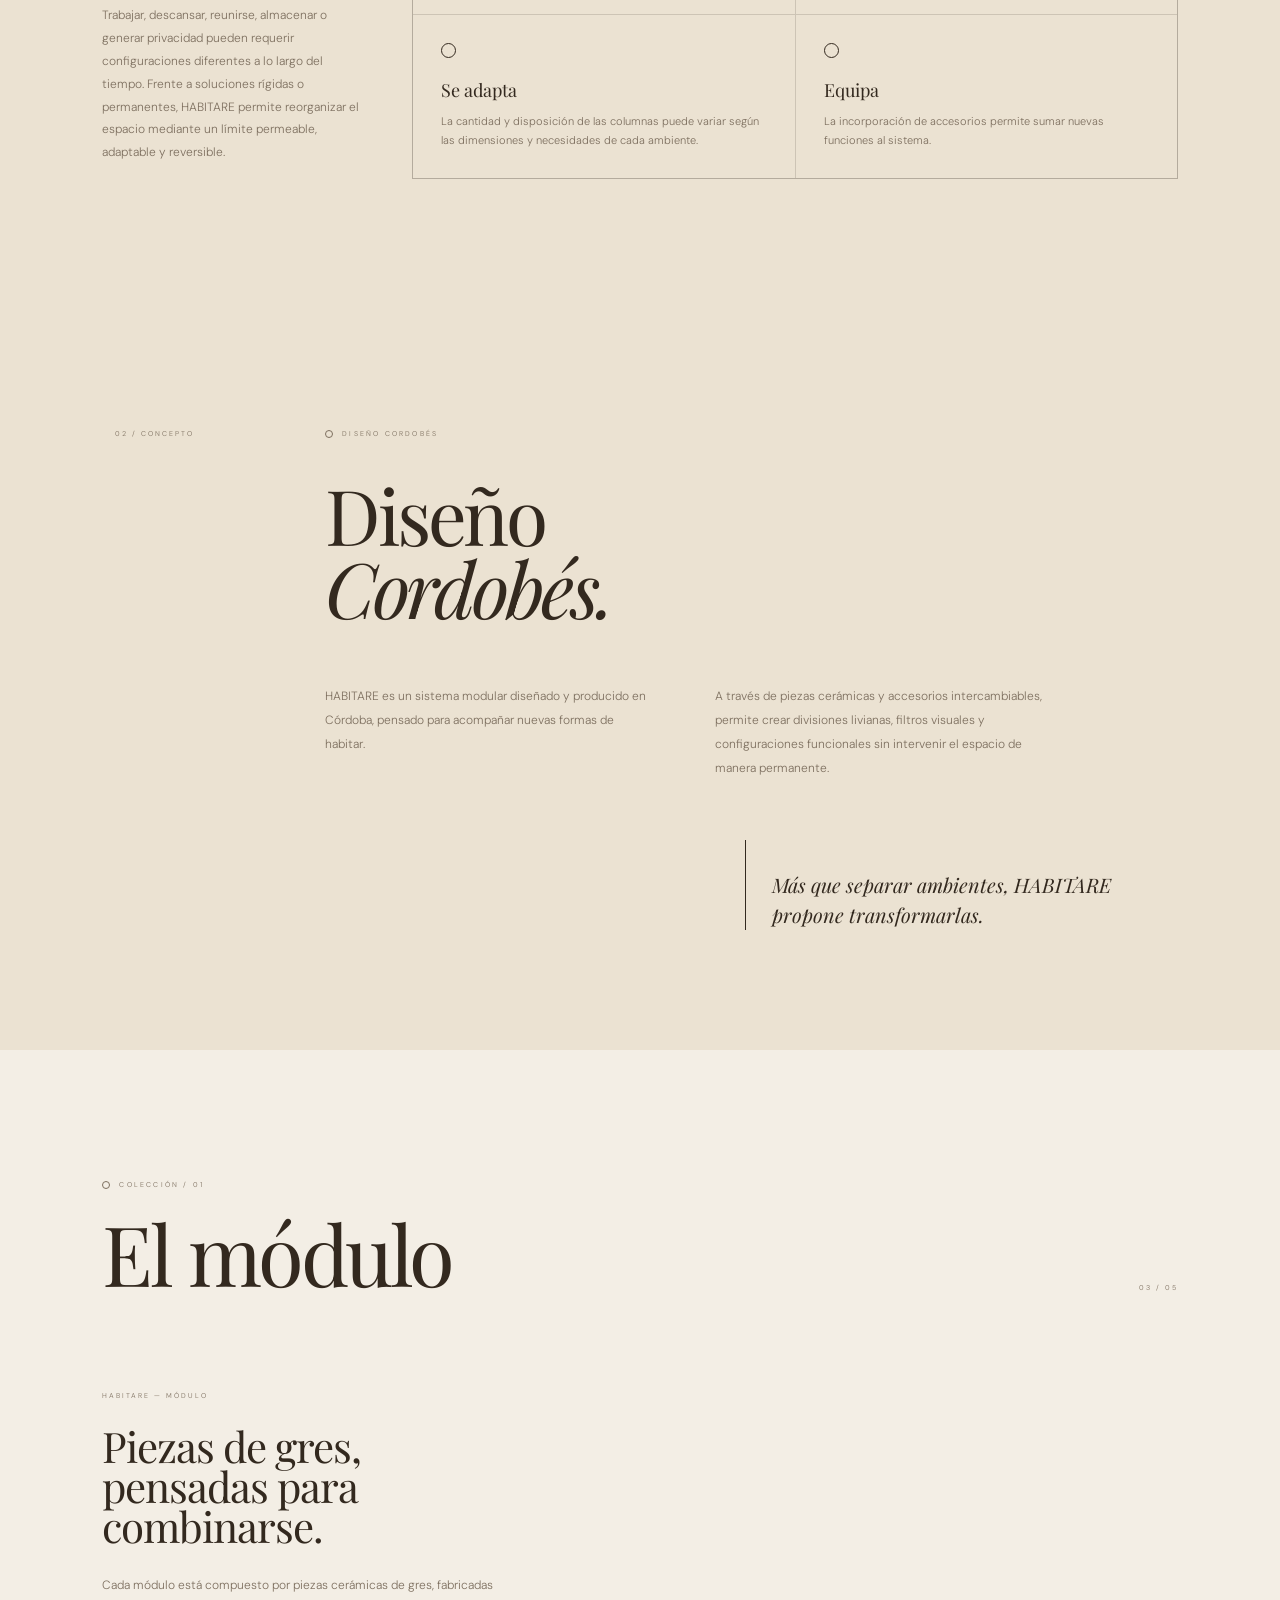
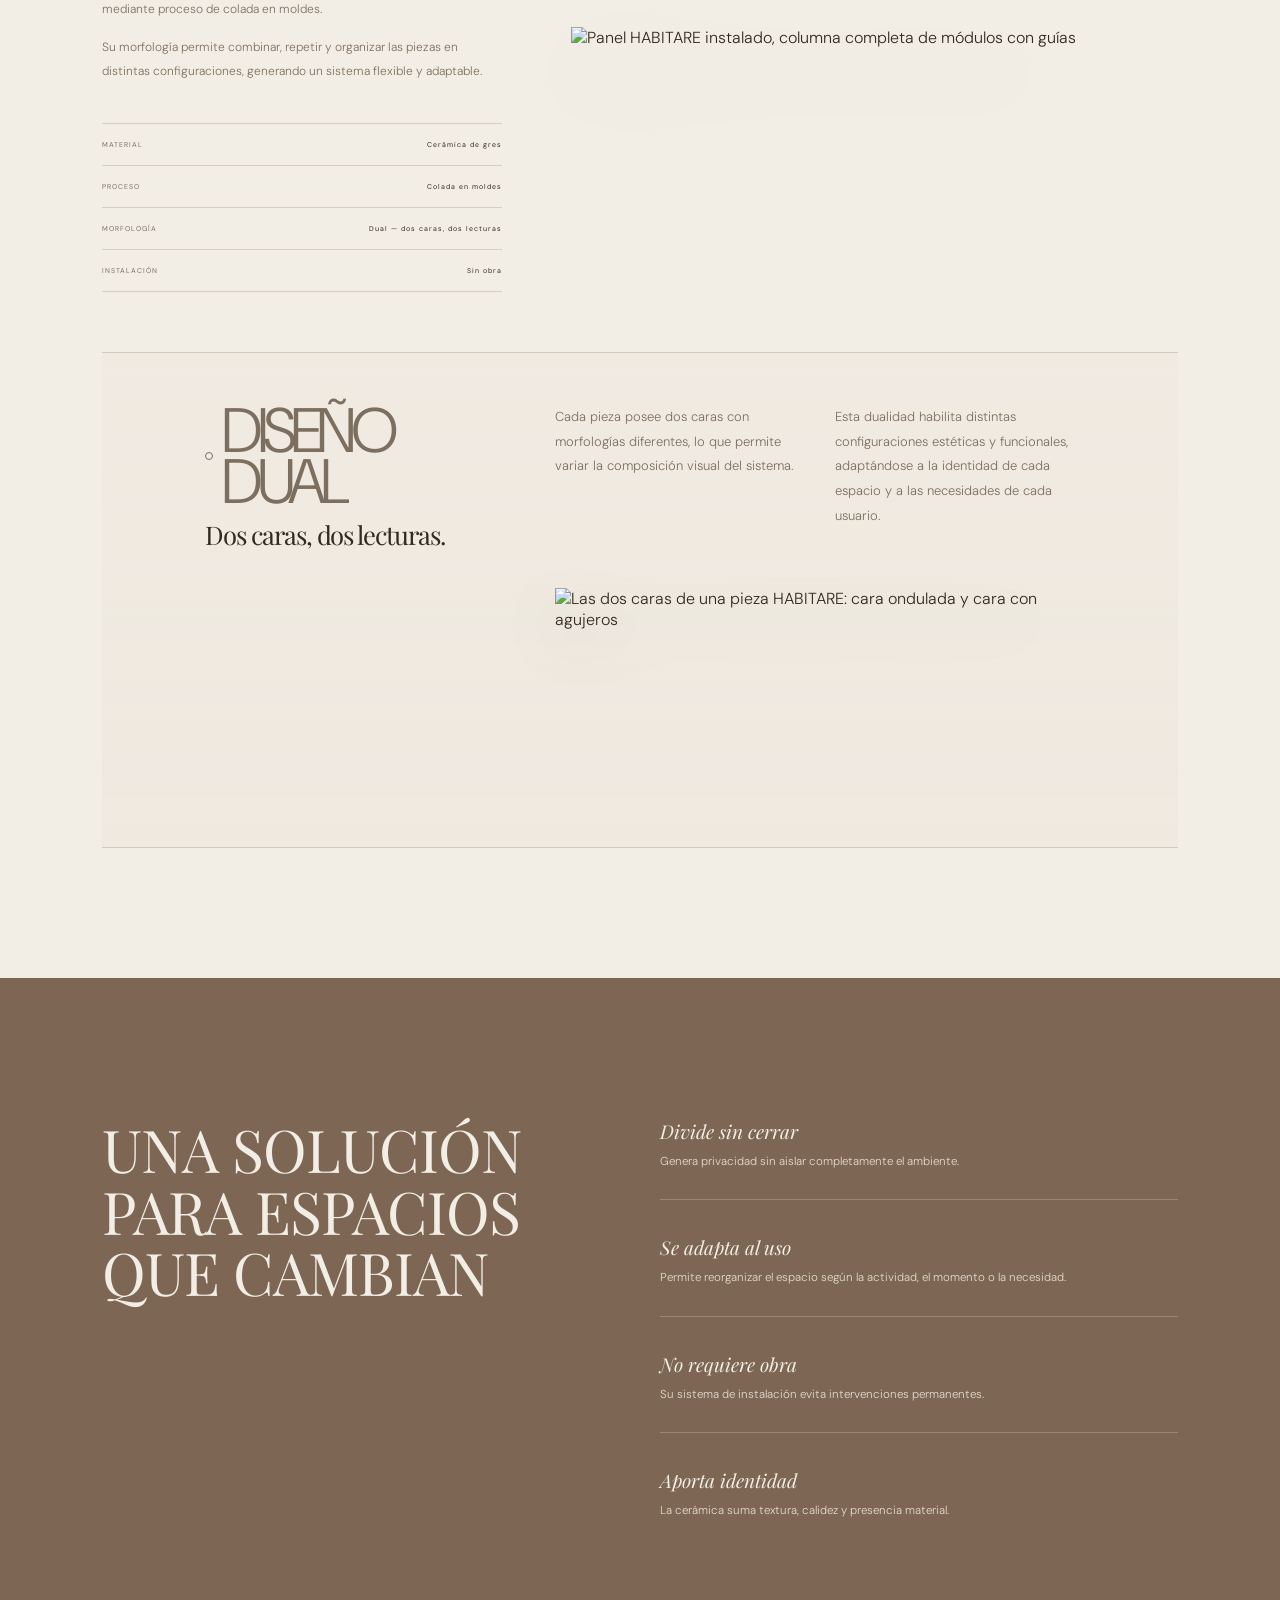
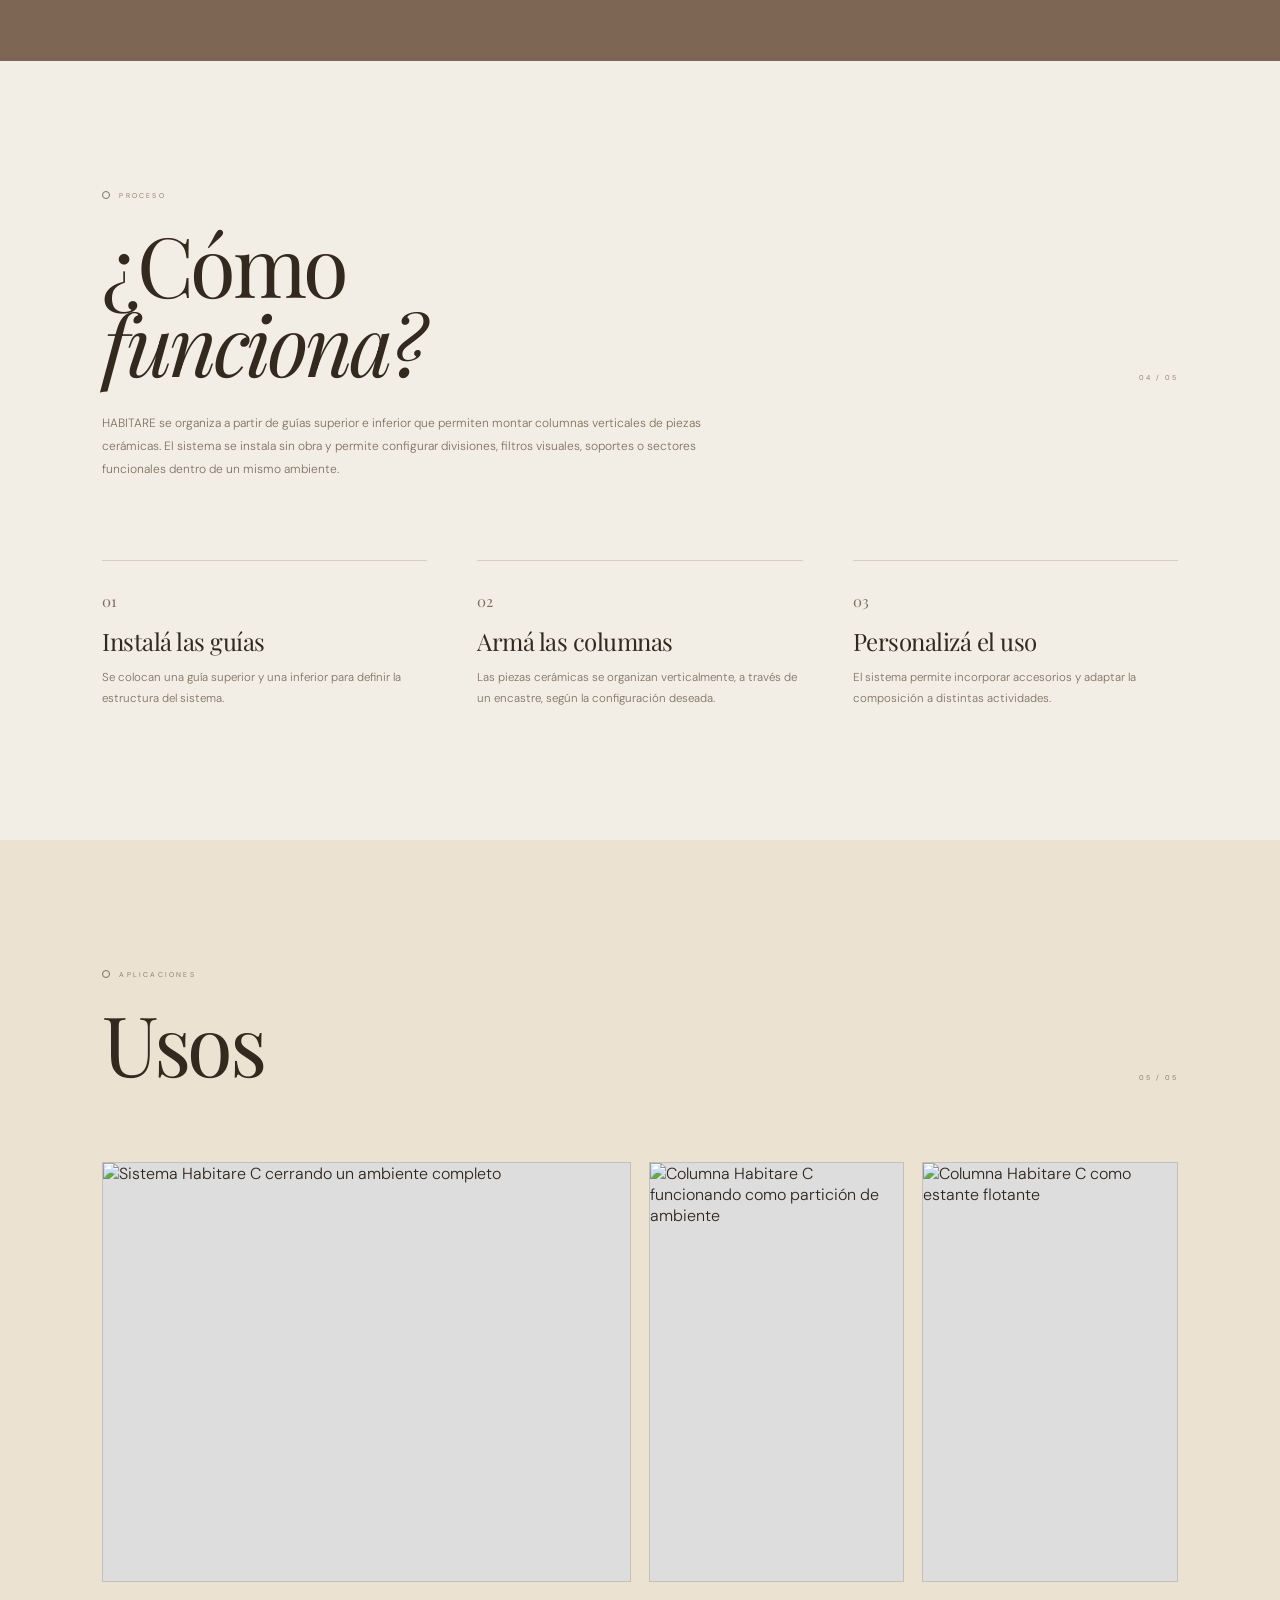
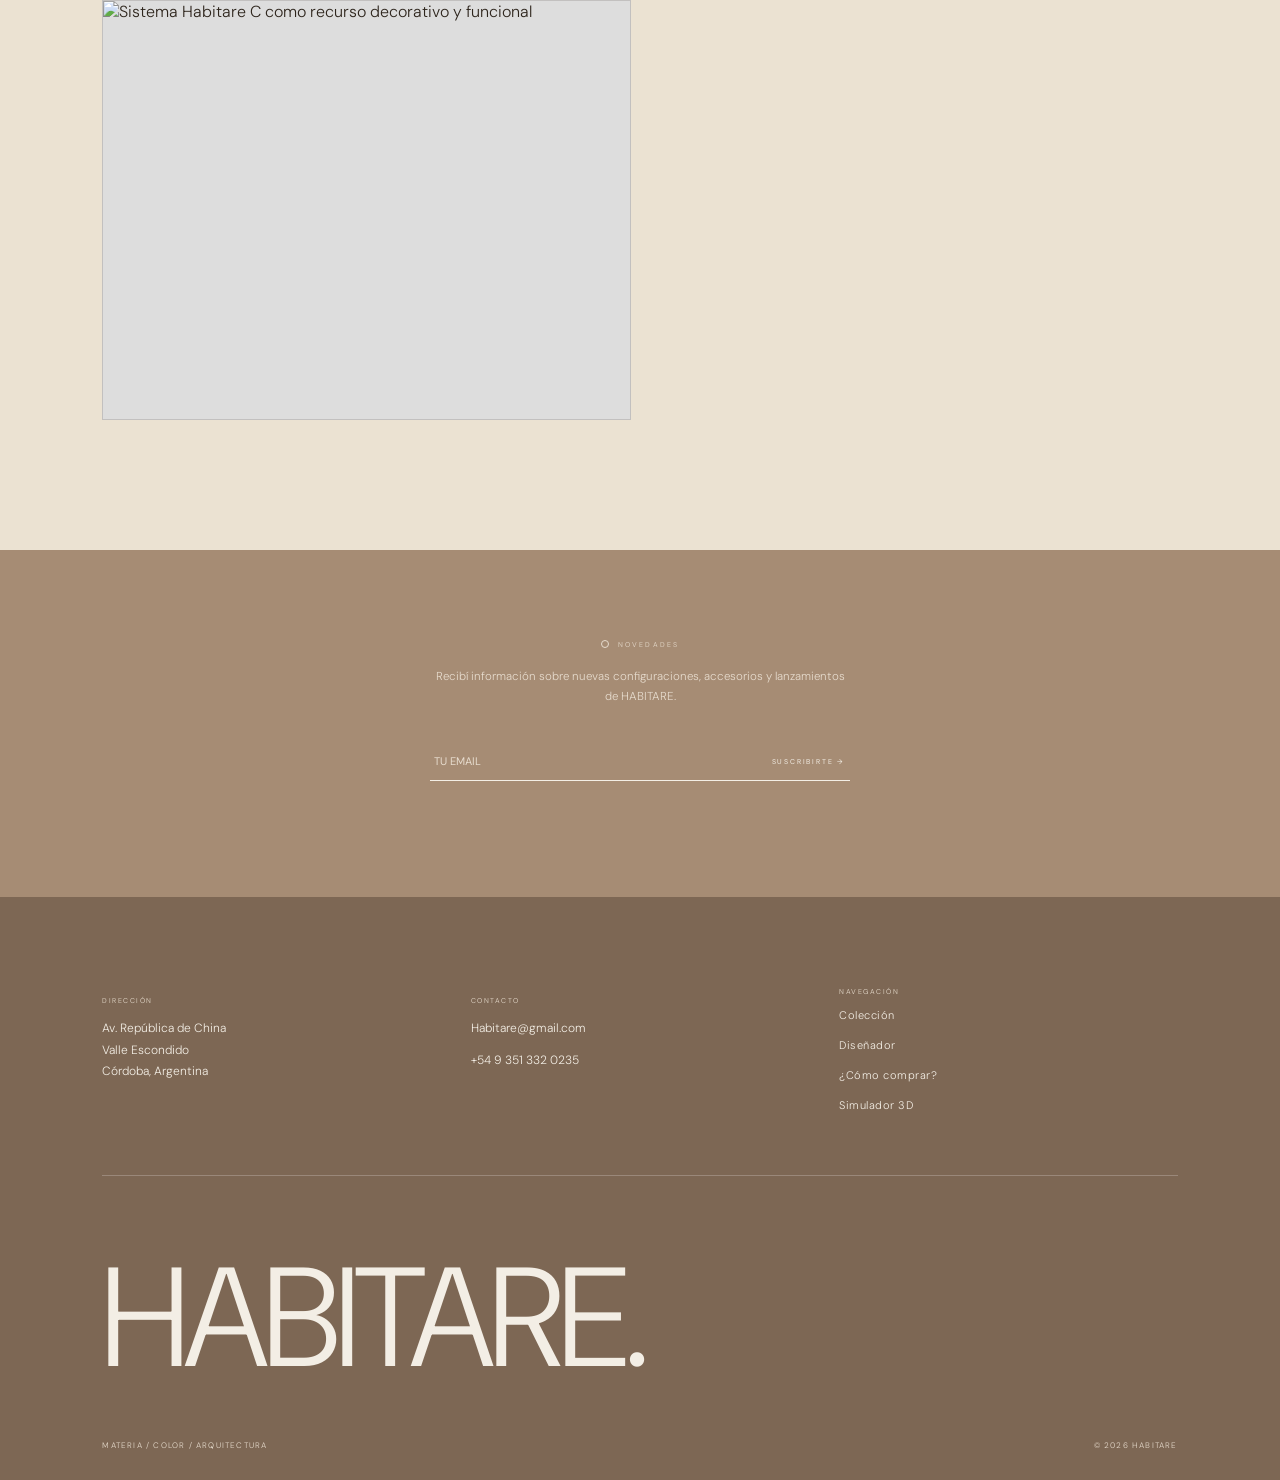
==== commit daf71230: "Fix docs homepage image path to the actual uploaded hero image file name." ====
--- a/docs/index.html
+++ b/docs/index.html
@@ -150,7 +150,7 @@
     </div>
 
     <div class="hero-photo">
-        <img src="assets/images/portada-lineas.webp" alt="Las siete líneas de color de HABITARE sobre plintos de piedra en un espacio luminoso" width="1629" height="639" fetchpriority="high">
+        <img src="assets/images/portada-lineas%202.webp" alt="Las siete líneas de color de HABITARE sobre plintos de piedra en un espacio luminoso" width="1629" height="639" fetchpriority="high">
     </div>
 
     <span class="hero-bottom">DESLIZÁ PARA EXPLORAR</span>
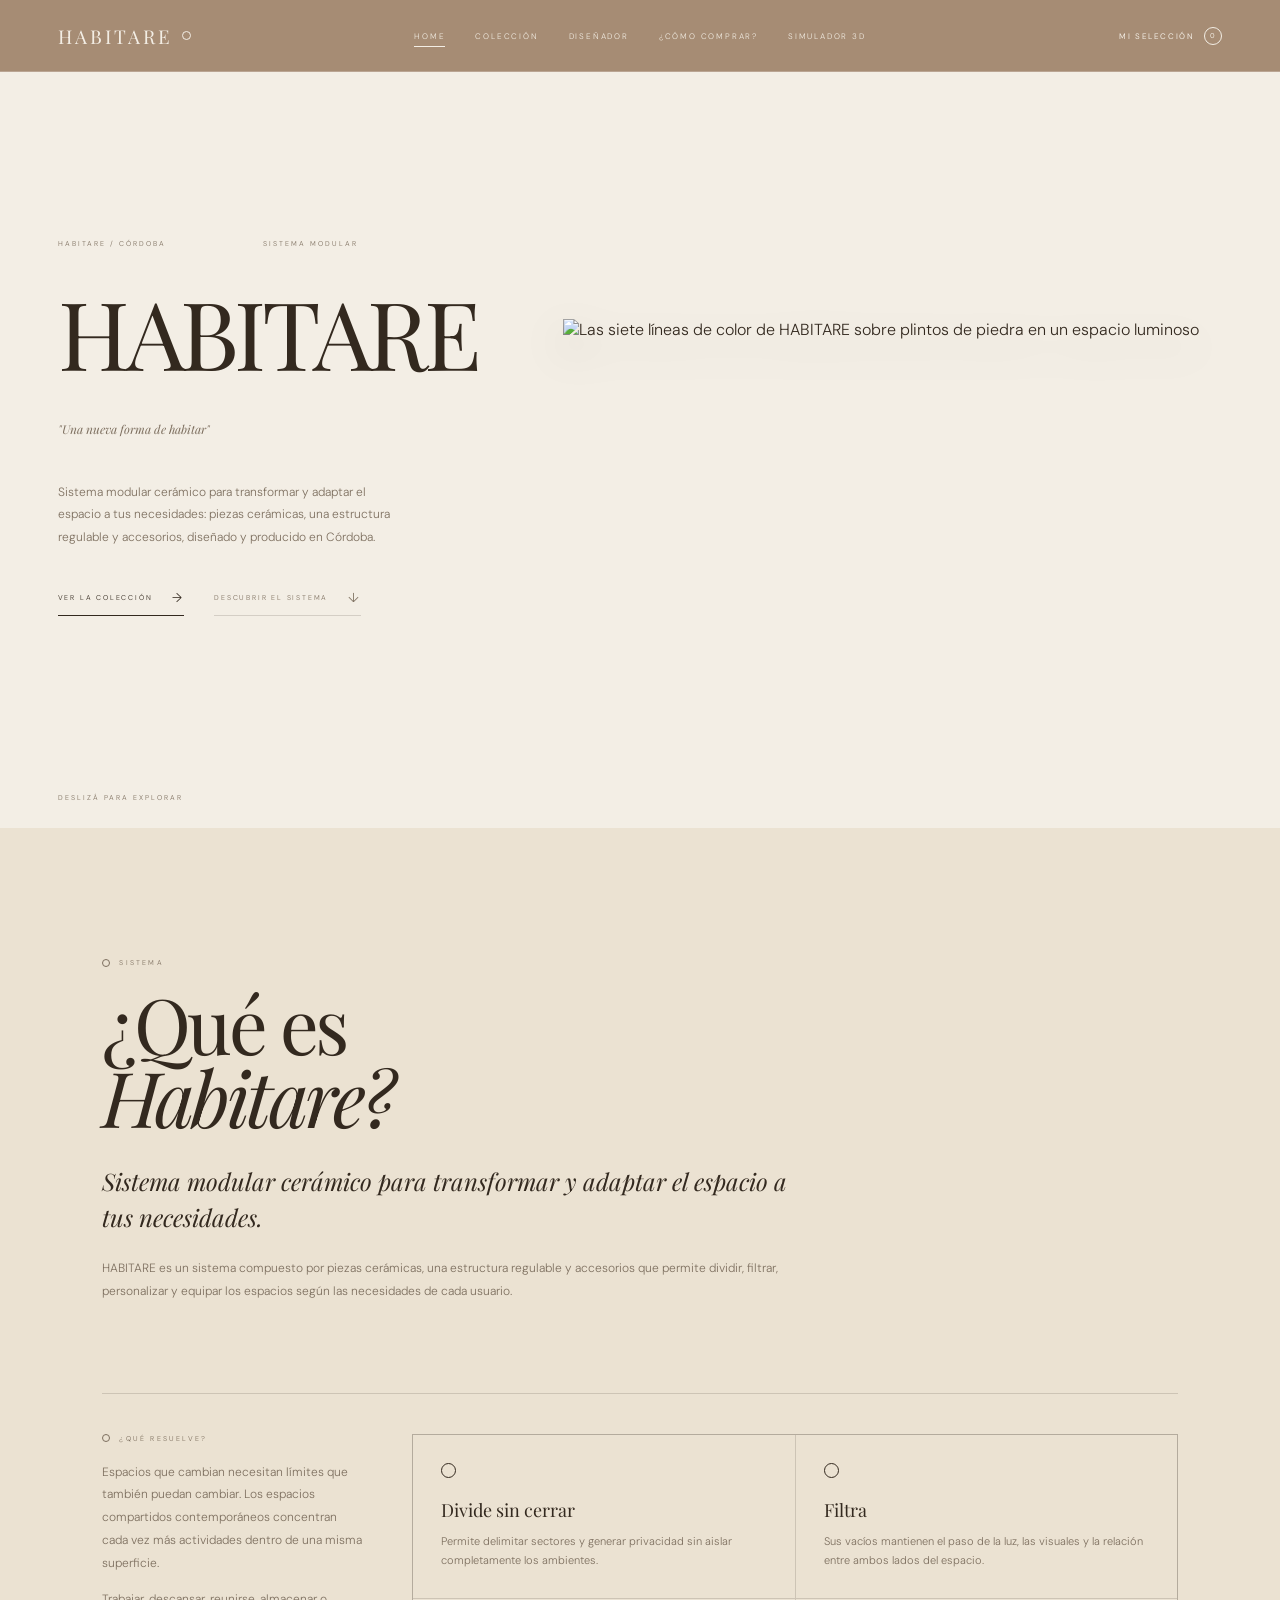
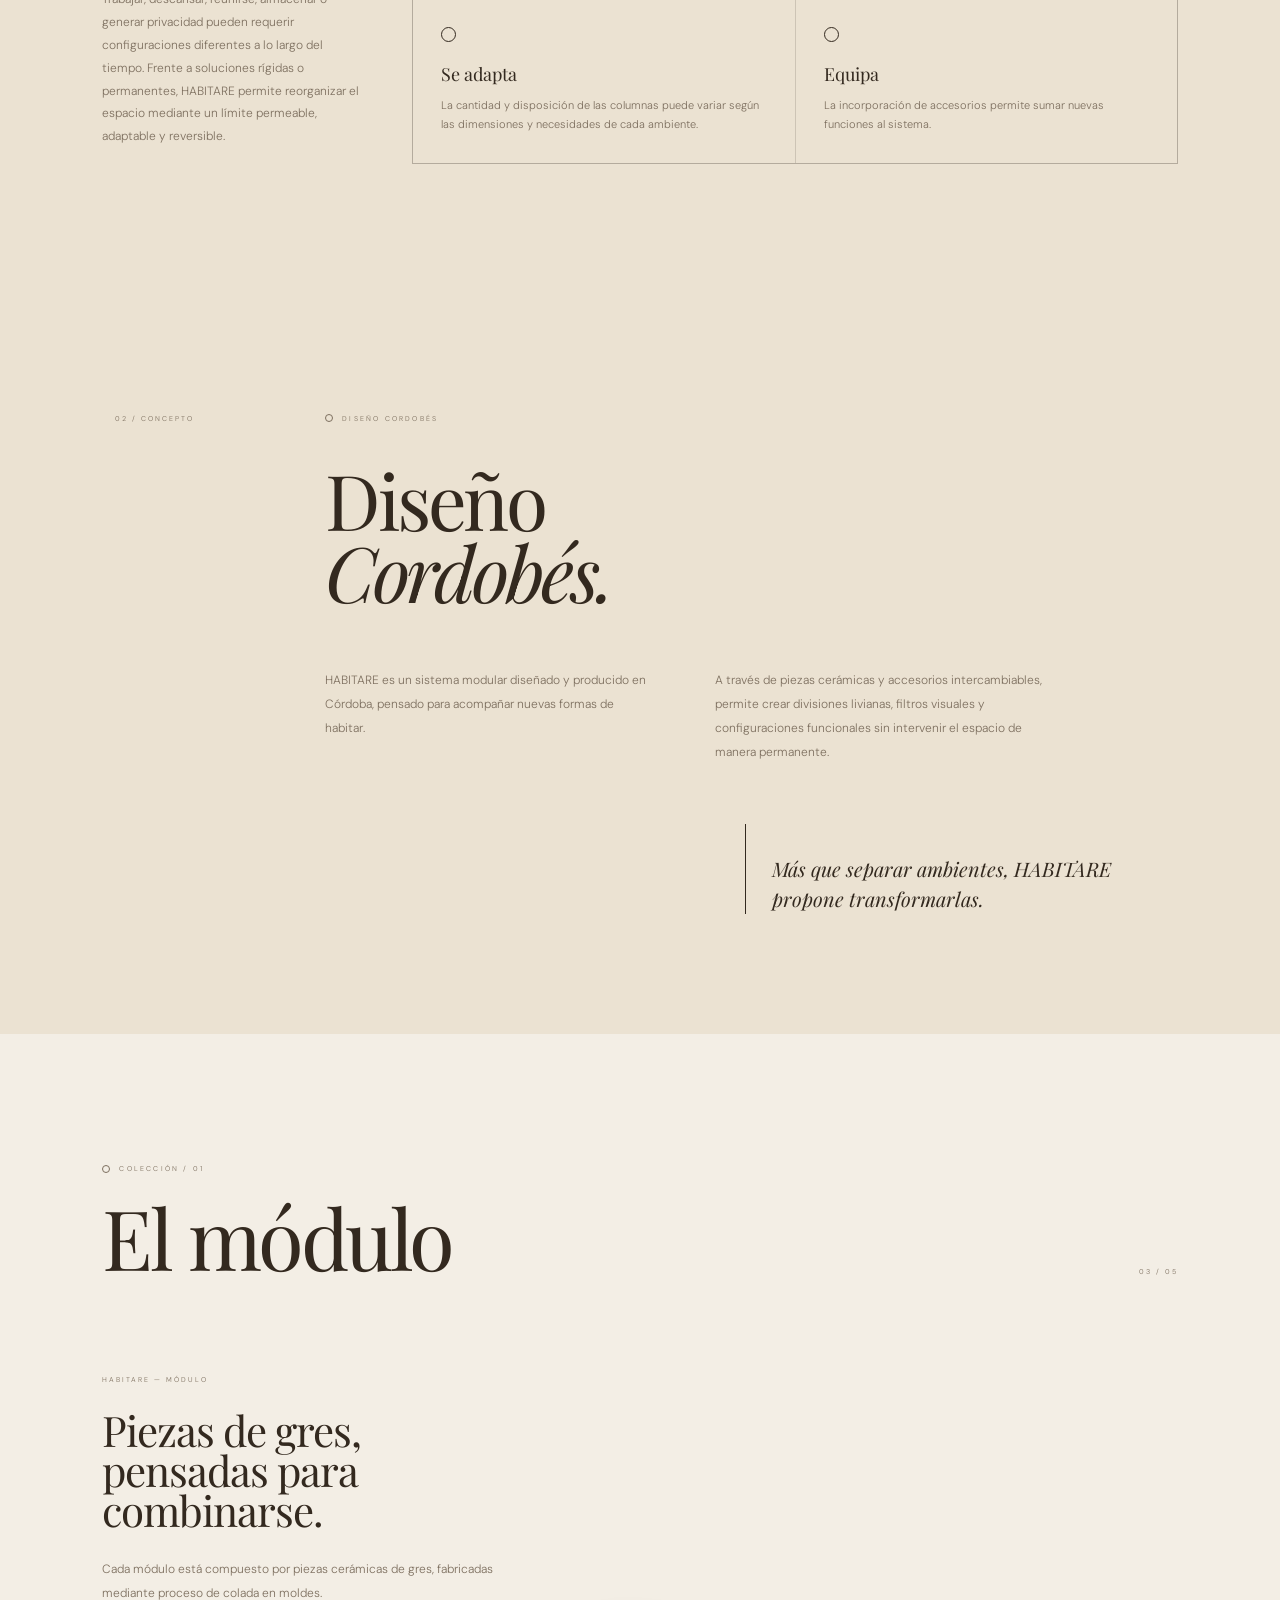
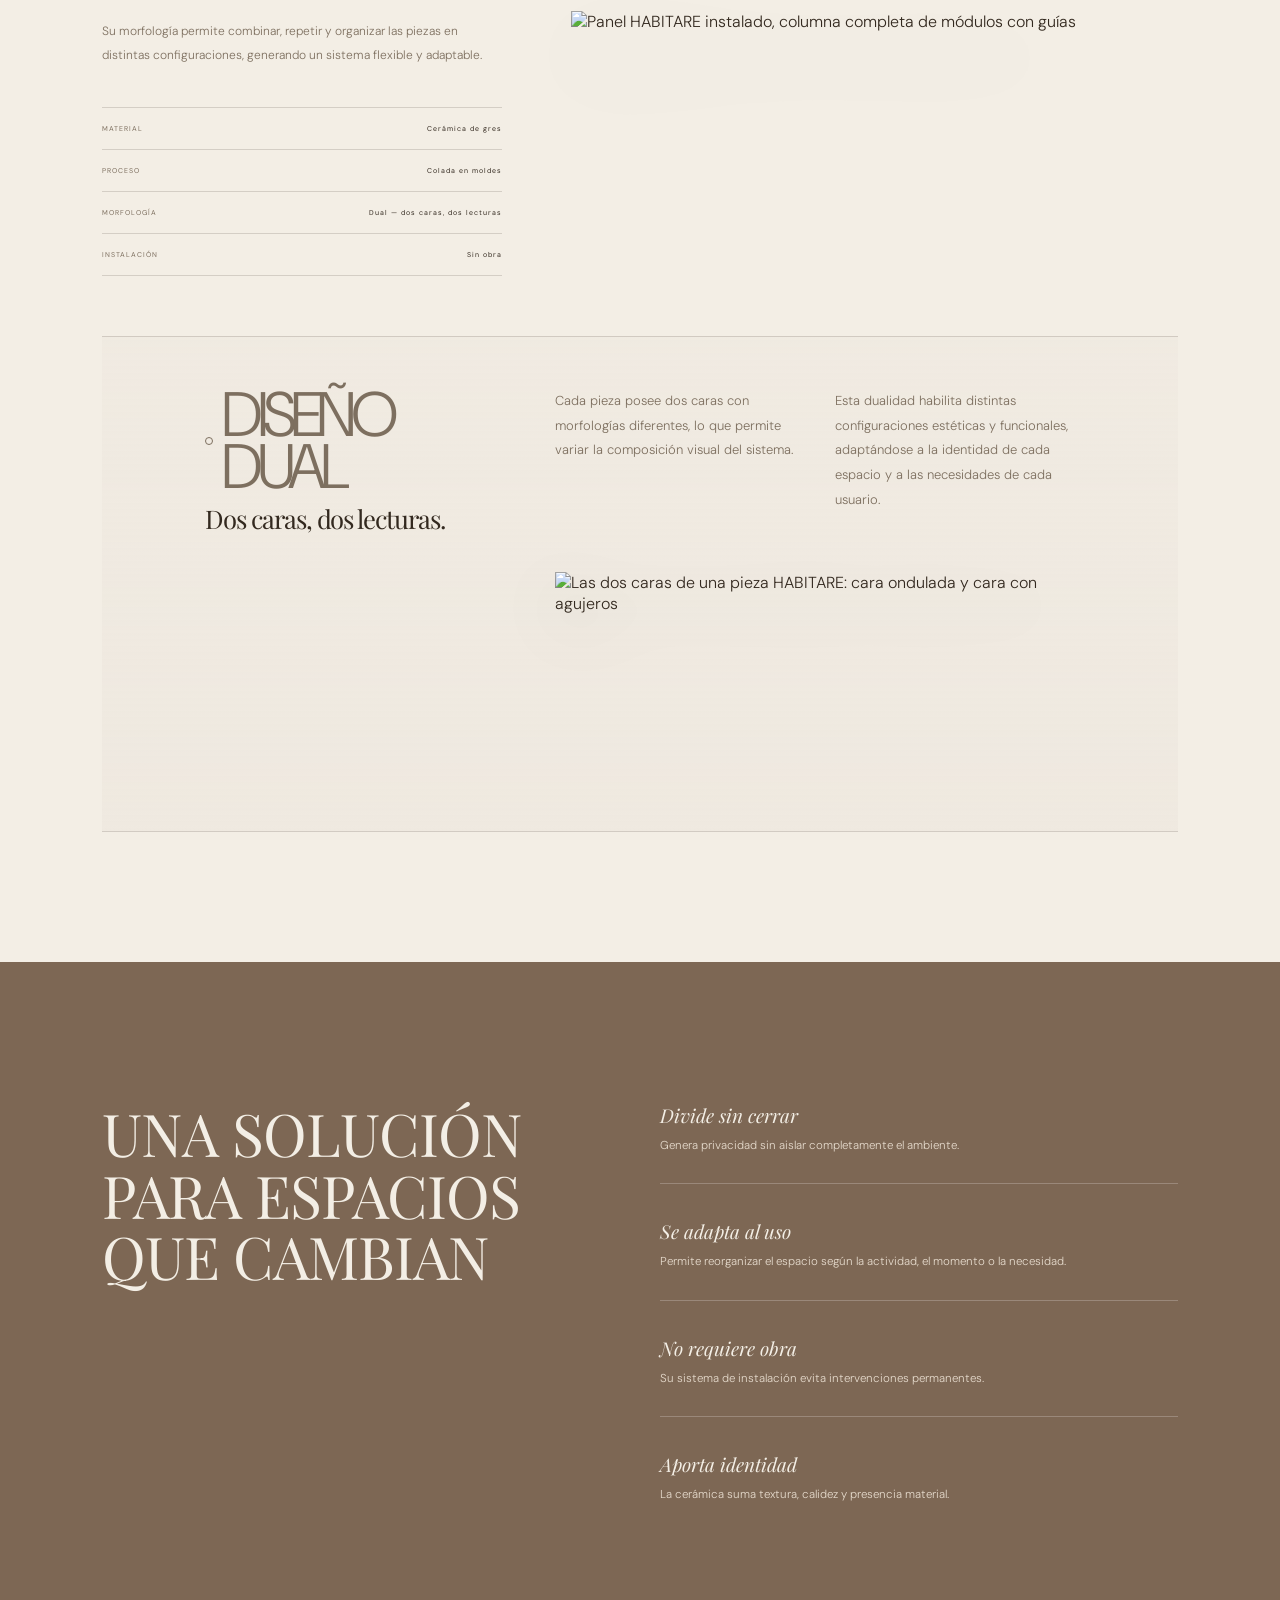
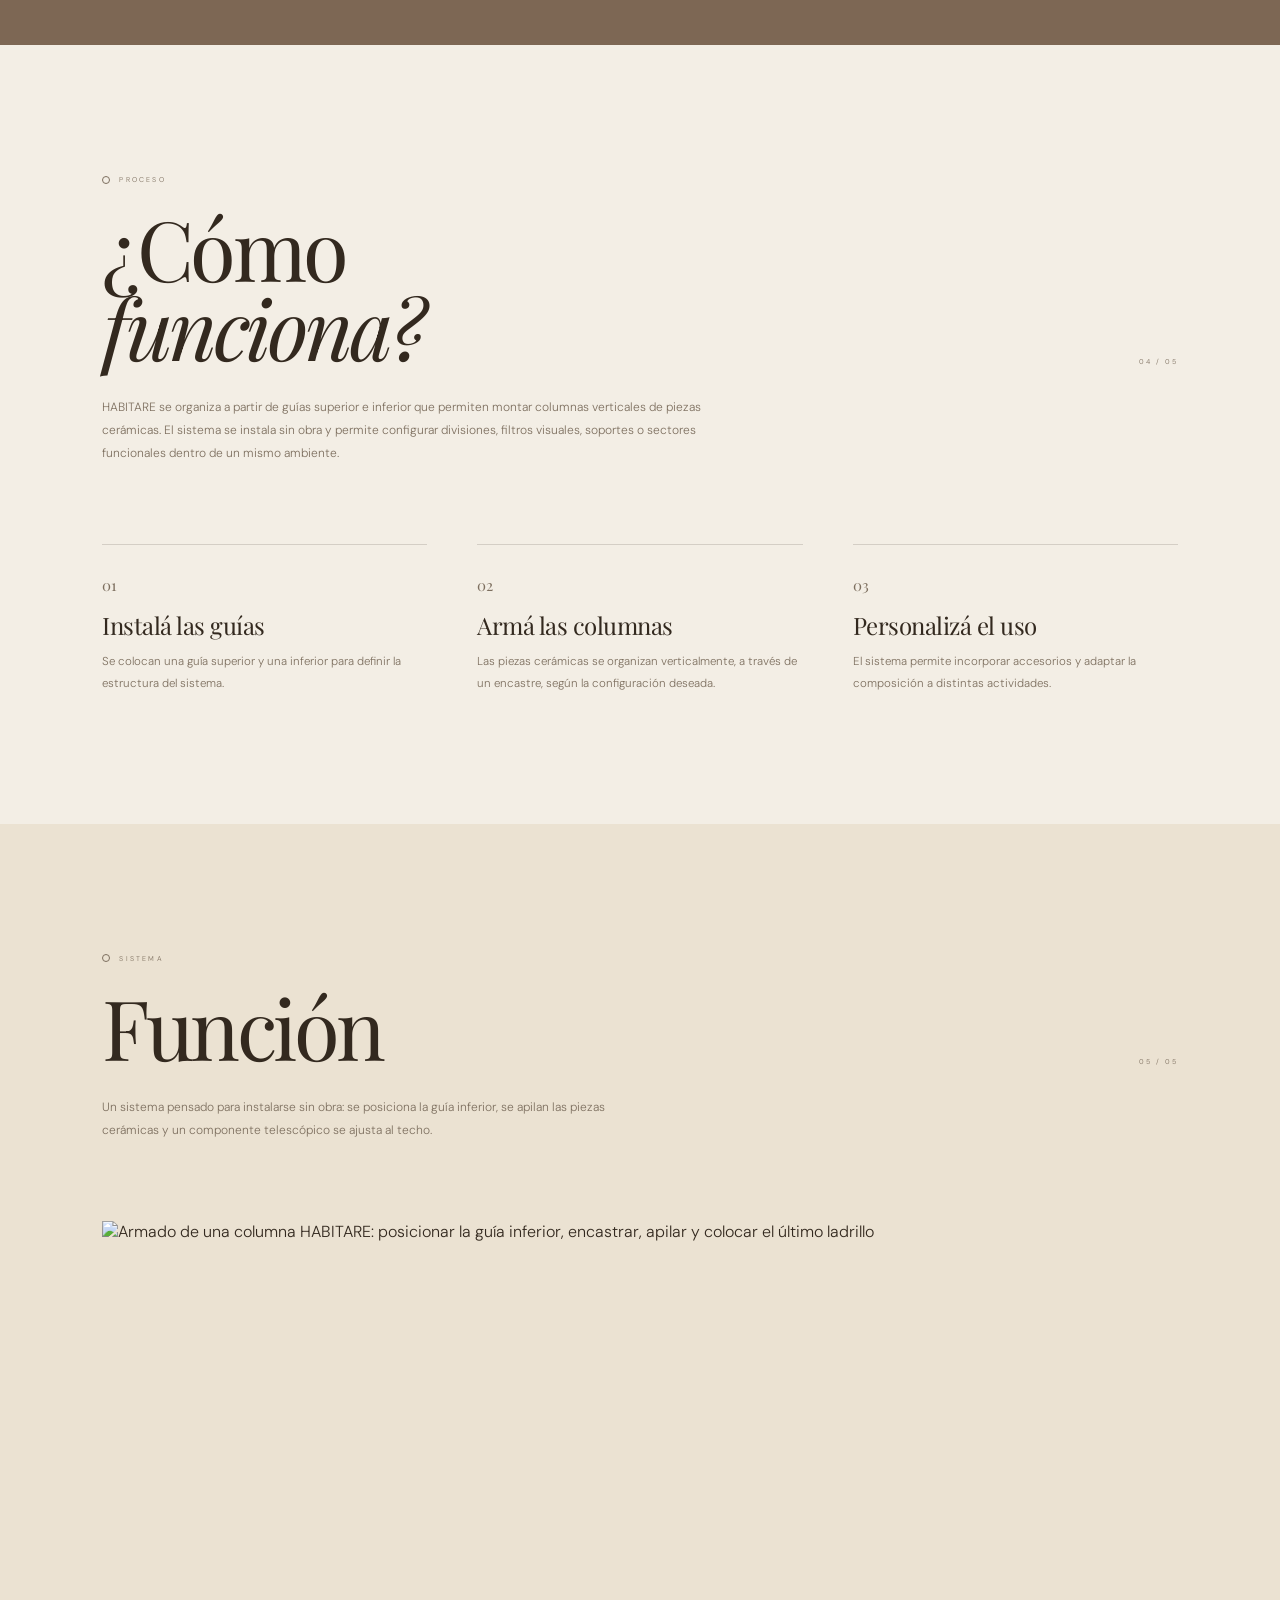
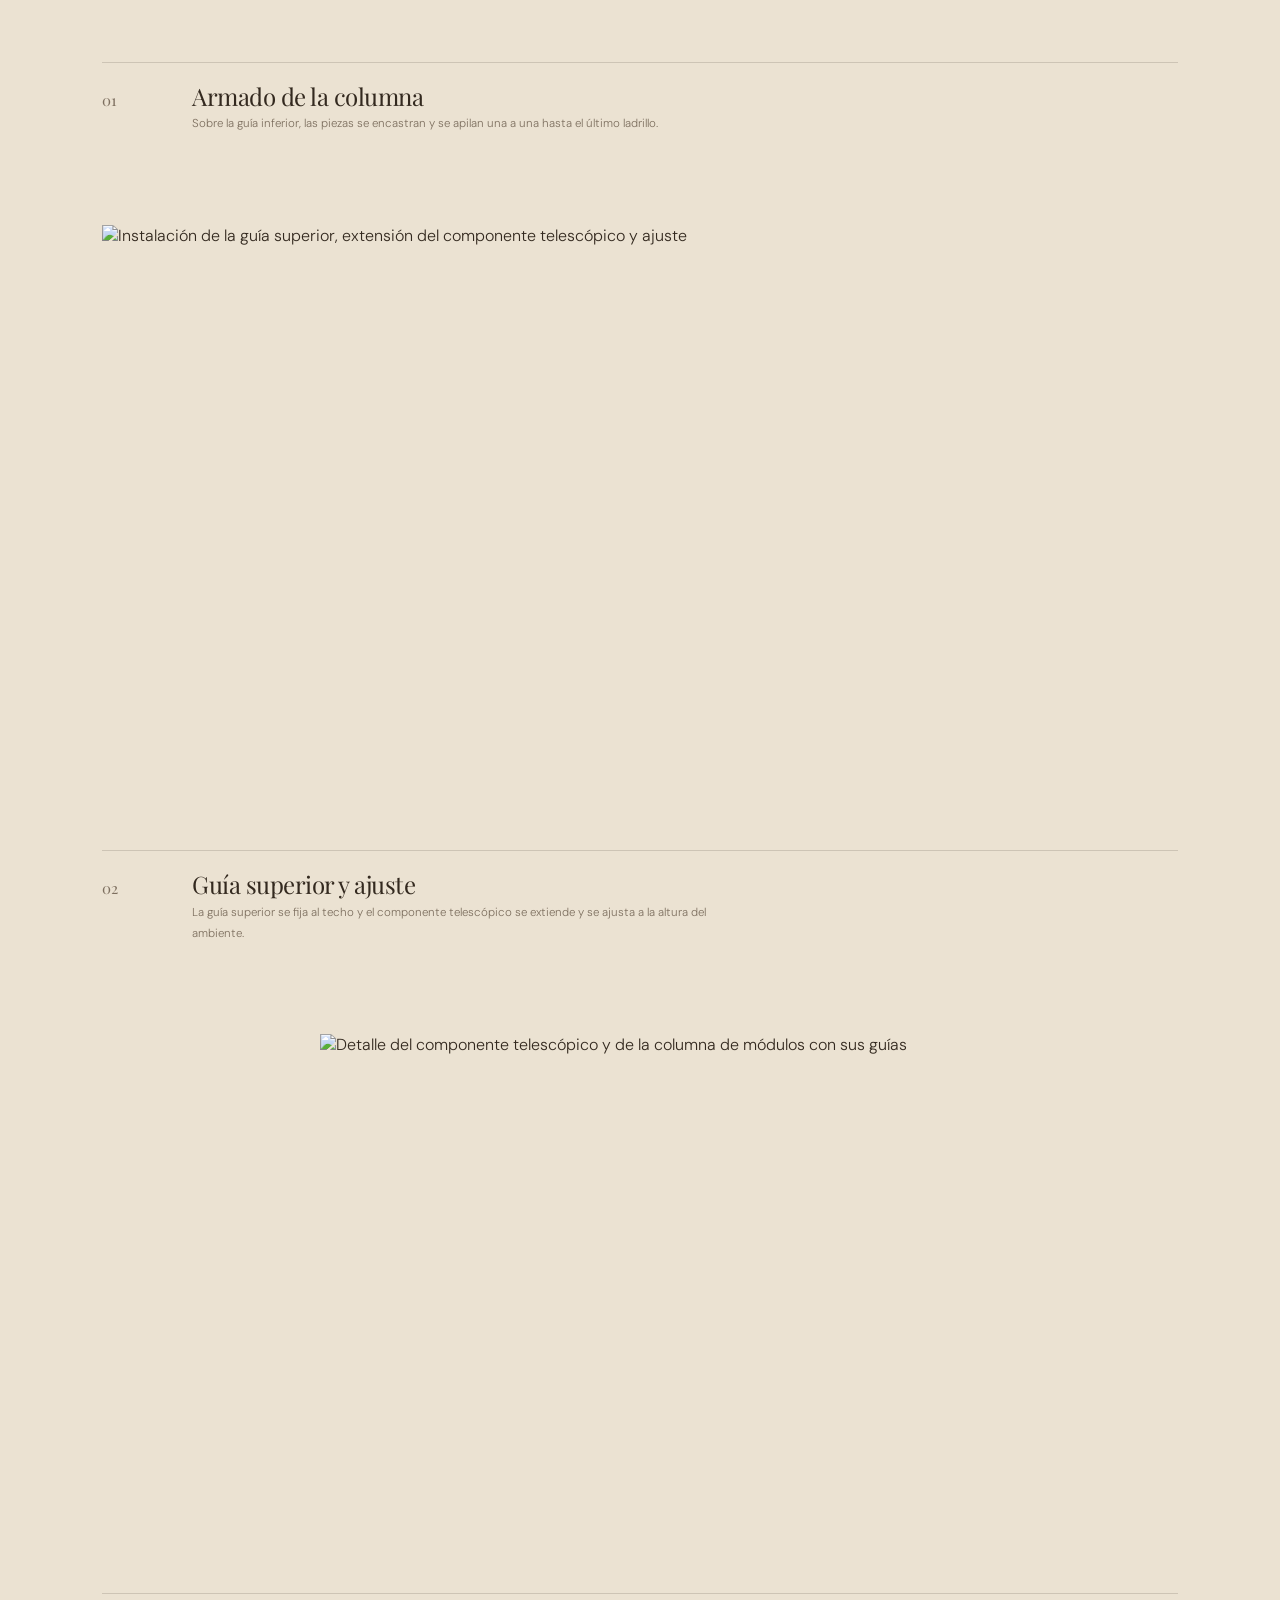
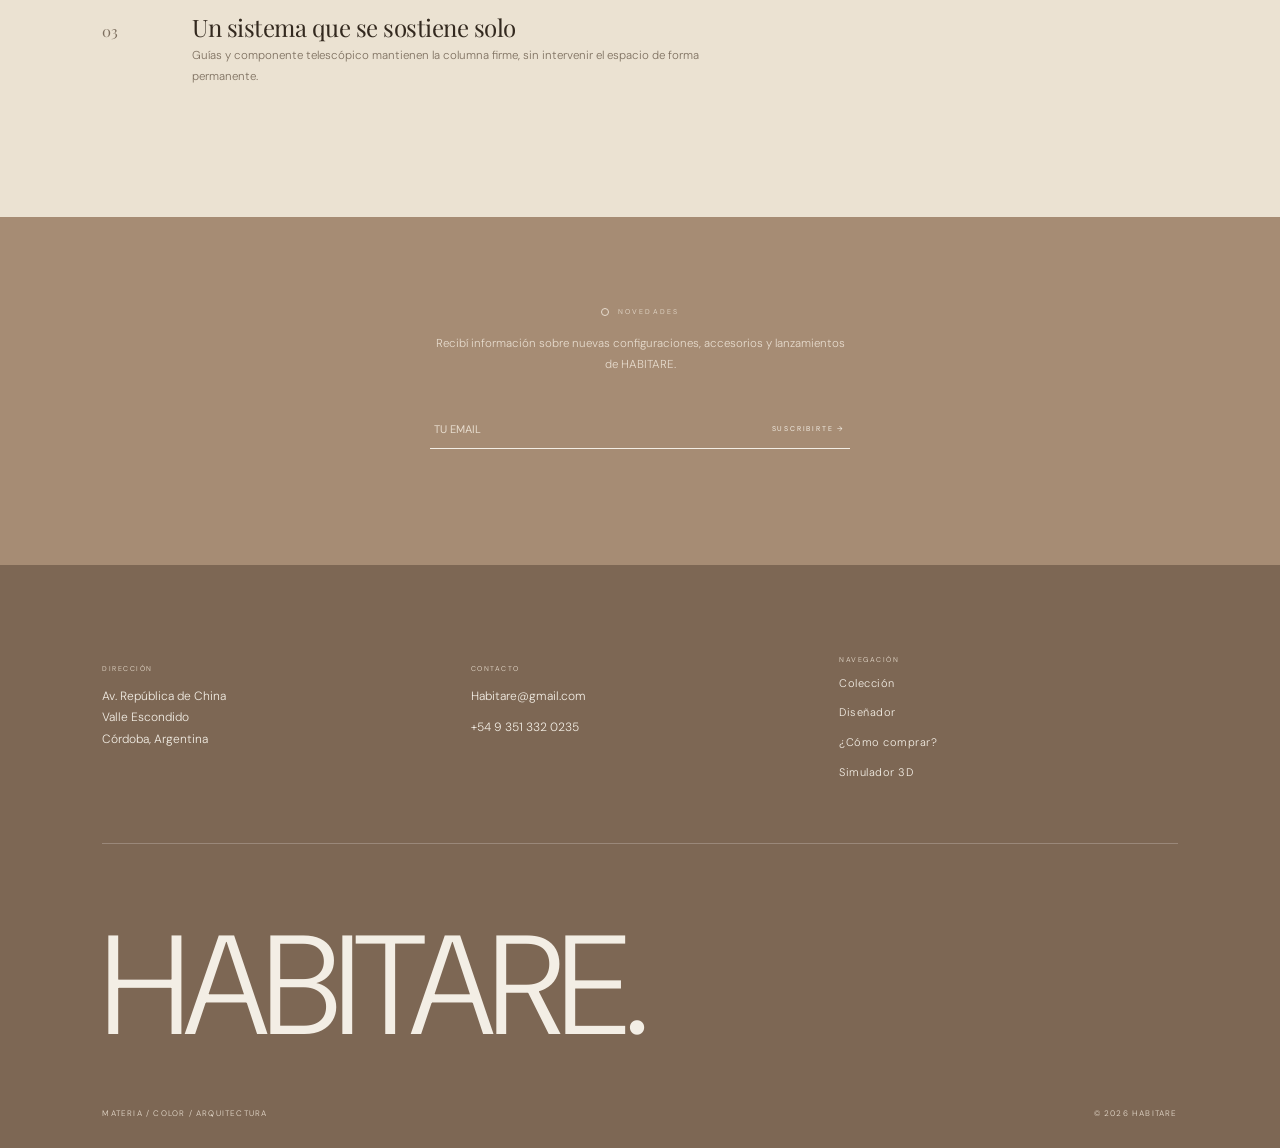
==== commit 5fdee54c: "Update layout and content in index.html" ====
--- a/docs/index.html
+++ b/docs/index.html
@@ -28,27 +28,120 @@
             filter: drop-shadow(0 16px 20px rgba(35, 28, 20, .14));
         }
 
-        /* Pantallas anchas: la colección a la derecha, en tamaño contenido */
-        @media (min-width: 1241px) and (min-aspect-ratio: 3 / 2) {
+        /* Computadora y tablet horizontal: la colección a la derecha del título */
+        @media (min-width: 901px) {
+            .hero {
+                grid-template-columns: 44% 56%;
+                min-height: 92vh;
+                padding: 72px 4.5vw 45px;
+            }
+
+            .hero-bottom {
+                display: block;
+            }
+
             .hero-photo {
+                position: absolute;
+                z-index: -1;
                 top: 72px;
-                right: 5vw;
+                right: 4vw;
                 bottom: 0;
                 left: auto;
-                width: min(50vw, 760px);
+                width: min(52vw, 780px);
+                margin: 0;
+                padding: 0;
+                aspect-ratio: auto;
                 display: flex;
                 align-items: center;
             }
         }
 
-        /* Tablet y celular: debajo del texto, centrada */
-        @media (max-width: 1240px), (max-aspect-ratio: 3 / 2) {
+        /* Celular y tablet vertical: debajo del texto, centrada */
+        @media (max-width: 900px) {
             .hero-photo {
                 position: relative;
                 width: min(680px, 94%);
                 aspect-ratio: auto;
                 margin: 44px auto 0;
                 padding-bottom: 36px;
+            }
+        }
+
+        /* ===== Función (reemplaza a "Usos") ===== */
+        .funcion-intro {
+            max-width: 560px;
+            margin-top: 30px;
+            font-size: 12px;
+            line-height: 1.9;
+            color: var(--muted);
+        }
+
+        .funcion-lista {
+            margin-top: 80px;
+            display: flex;
+            flex-direction: column;
+            gap: 90px;
+        }
+
+        .funcion-item {
+            display: grid;
+            grid-template-columns: minmax(0, 1fr);
+            gap: 26px;
+            justify-items: center;
+        }
+
+        .funcion-item img {
+            width: 100%;
+            height: auto;
+        }
+
+        .funcion-item.ancha img {
+            max-width: 1080px;
+        }
+
+        .funcion-item.compacta img {
+            max-width: 640px;
+        }
+
+        .funcion-texto {
+            width: 100%;
+            max-width: 1080px;
+            padding-top: 22px;
+            border-top: 1px solid var(--line);
+            display: grid;
+            grid-template-columns: 70px minmax(0, 1fr);
+            gap: 6px 20px;
+            align-items: baseline;
+        }
+
+        .funcion-texto .step-number {
+            grid-row: span 2;
+        }
+
+        .funcion-texto h3 {
+            font-size: 24px;
+            letter-spacing: -.5px;
+        }
+
+        .funcion-texto p {
+            max-width: 560px;
+            font-size: 11.5px;
+            line-height: 1.85;
+            color: var(--muted);
+        }
+
+        @media (max-width: 600px) {
+            .funcion-lista {
+                margin-top: 56px;
+                gap: 64px;
+            }
+
+            .funcion-texto {
+                grid-template-columns: 1fr;
+            }
+
+            .funcion-texto .step-number {
+                grid-row: auto;
             }
         }
     </style>
@@ -150,7 +243,7 @@
     </div>
 
     <div class="hero-photo">
-        <img src="assets/images/portada-lineas%202.webp" alt="Las siete líneas de color de HABITARE sobre plintos de piedra en un espacio luminoso" width="1629" height="639" fetchpriority="high">
+        <img src="assets/images/portada-lineas.webp" alt="Las siete líneas de color de HABITARE sobre plintos de piedra en un espacio luminoso" width="1629" height="639" fetchpriority="high">
     </div>
 
     <span class="hero-bottom">DESLIZÁ PARA EXPLORAR</span>
@@ -401,30 +494,51 @@
 </section>
 
 
-<!-- USOS -->
-<section class="usos" id="usos">
+<!-- FUNCIÓN -->
+<section class="usos" id="funcion">
 
     <div class="section-heading">
         <div>
-            <span class="overline">APLICACIONES</span>
-            <h2>Usos</h2>
+            <span class="overline">SISTEMA</span>
+            <h2>Función</h2>
         </div>
         <span class="section-index">05 / 05</span>
     </div>
 
-    <div class="usos-gallery" aria-label="Aplicaciones del sistema Habitare C">
-        <figure class="uso-photo uso-photo-large">
-            <img src="assets/images/pieza-dual-natural.webp" alt="Sistema Habitare C cerrando un ambiente completo" loading="lazy">
+    <p class="funcion-intro">
+        Un sistema pensado para instalarse sin obra: se posiciona la guía inferior,
+        se apilan las piezas cerámicas y un componente telescópico se ajusta al techo.
+    </p>
+
+    <div class="funcion-lista">
+
+        <figure class="funcion-item ancha">
+            <img src="assets/images/sistema-guia-inferior.webp" alt="Armado de una columna HABITARE: posicionar la guía inferior, encastrar, apilar y colocar el último ladrillo" width="1716" height="661" loading="lazy">
+            <figcaption class="funcion-texto">
+                <span class="step-number">01</span>
+                <h3>Armado de la columna</h3>
+                <p>Sobre la guía inferior, las piezas se encastran y se apilan una a una hasta el último ladrillo.</p>
+            </figcaption>
         </figure>
-        <figure class="uso-photo">
-            <img src="assets/images/pieza-dual-natural.webp" alt="Columna Habitare C funcionando como partición de ambiente" loading="lazy">
+
+        <figure class="funcion-item ancha">
+            <img src="assets/images/sistema-guia-superior.webp" alt="Instalación de la guía superior, extensión del componente telescópico y ajuste" width="1373" height="765" loading="lazy">
+            <figcaption class="funcion-texto">
+                <span class="step-number">02</span>
+                <h3>Guía superior y ajuste</h3>
+                <p>La guía superior se fija al techo y el componente telescópico se extiende y se ajusta a la altura del ambiente.</p>
+            </figcaption>
         </figure>
-        <figure class="uso-photo">
-            <img src="assets/images/pieza-dual-natural.webp" alt="Columna Habitare C como estante flotante" loading="lazy">
+
+        <figure class="funcion-item compacta">
+            <img src="assets/images/sistema-telescopico.webp" alt="Detalle del componente telescópico y de la columna de módulos con sus guías" width="1028" height="856" loading="lazy">
+            <figcaption class="funcion-texto">
+                <span class="step-number">03</span>
+                <h3>Un sistema que se sostiene solo</h3>
+                <p>Guías y componente telescópico mantienen la columna firme, sin intervenir el espacio de forma permanente.</p>
+            </figcaption>
         </figure>
-        <figure class="uso-photo uso-photo-wide">
-            <img src="assets/images/pieza-dual-natural.webp" alt="Sistema Habitare C como recurso decorativo y funcional" loading="lazy">
-        </figure>
+
     </div>
 
 </section>
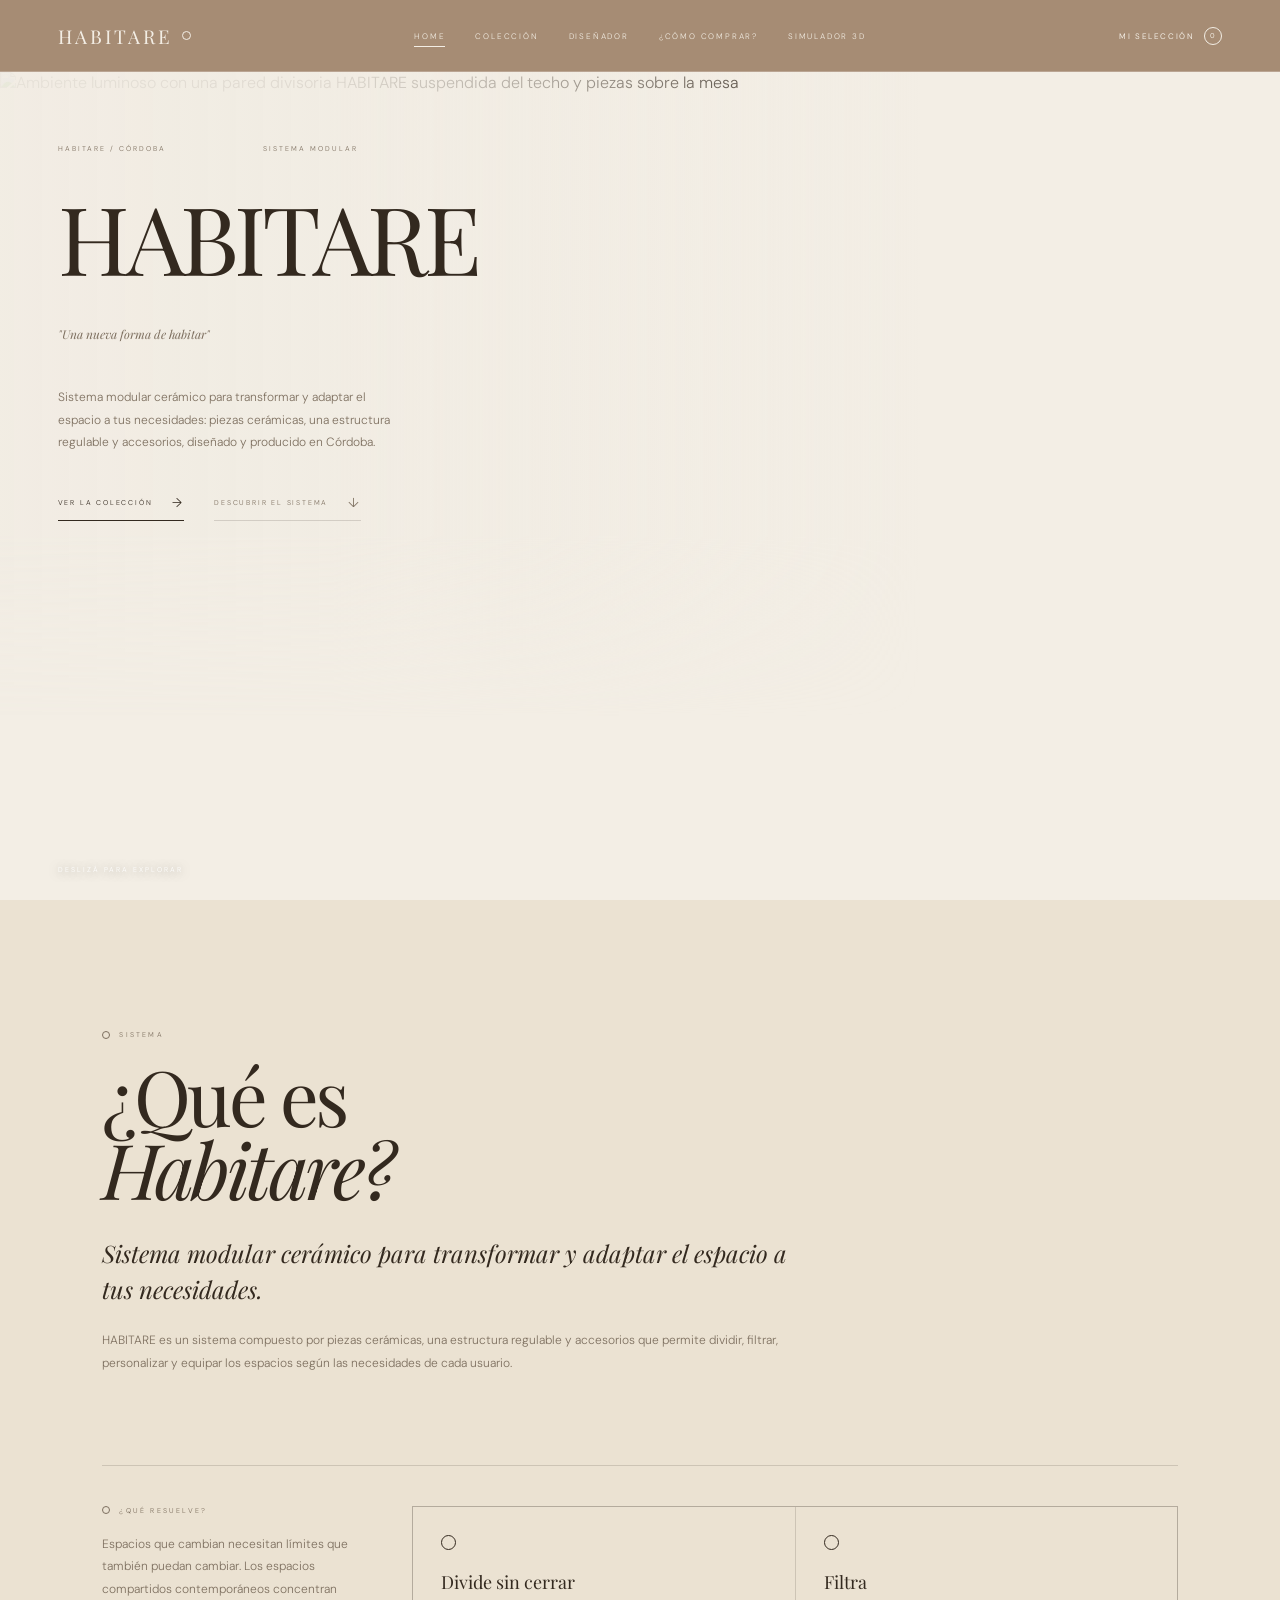
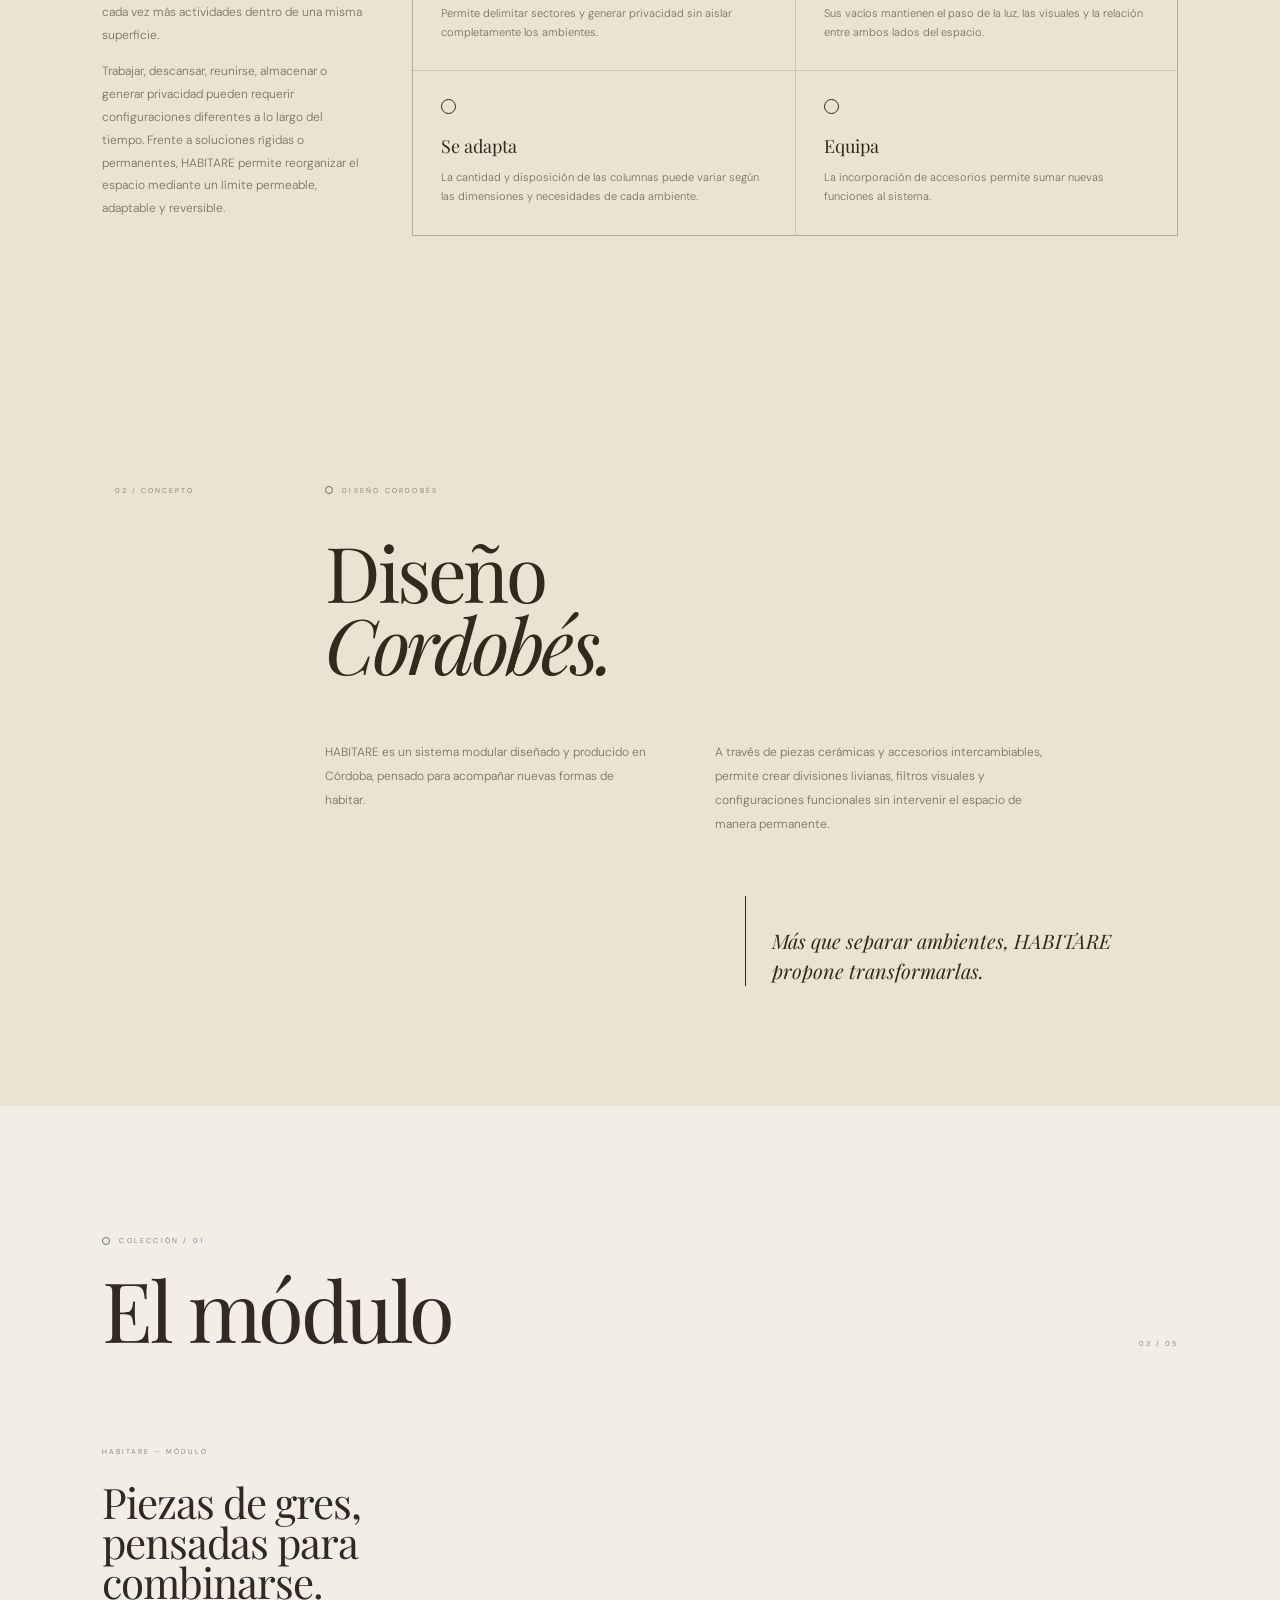
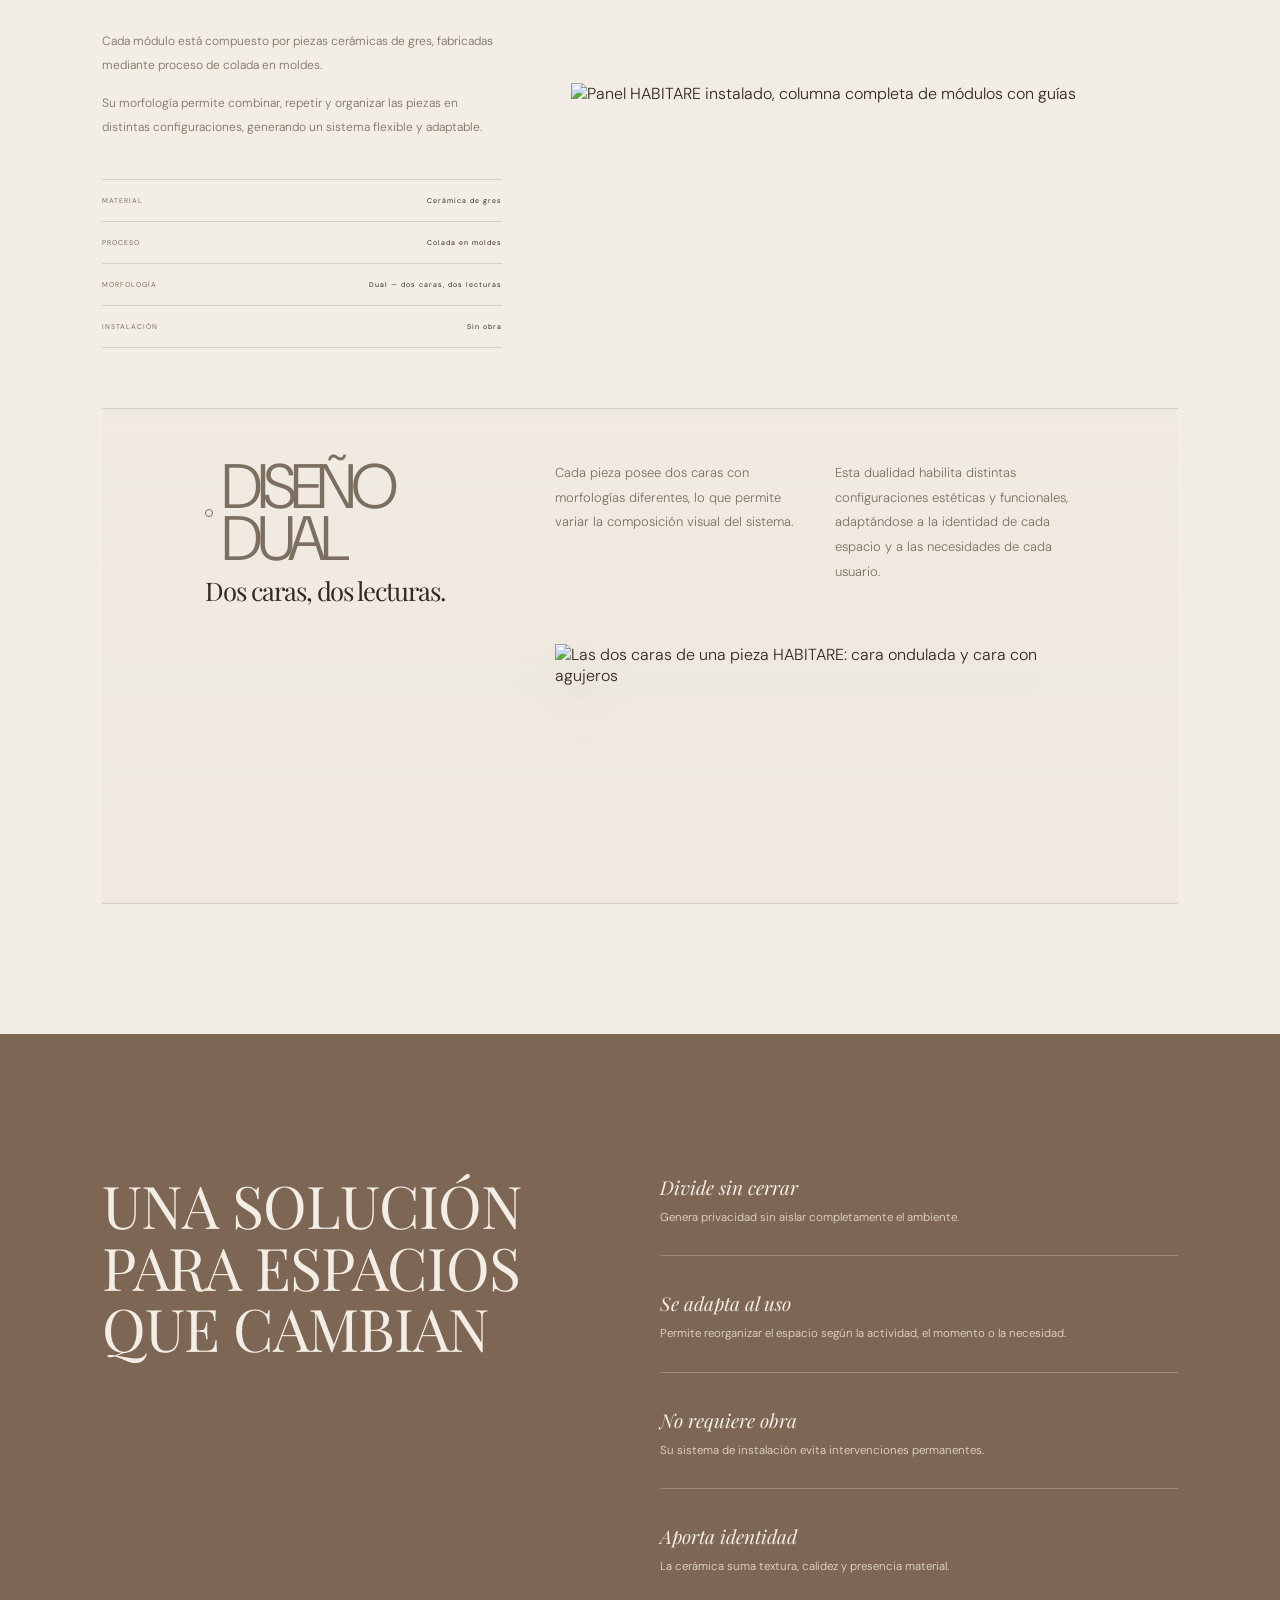
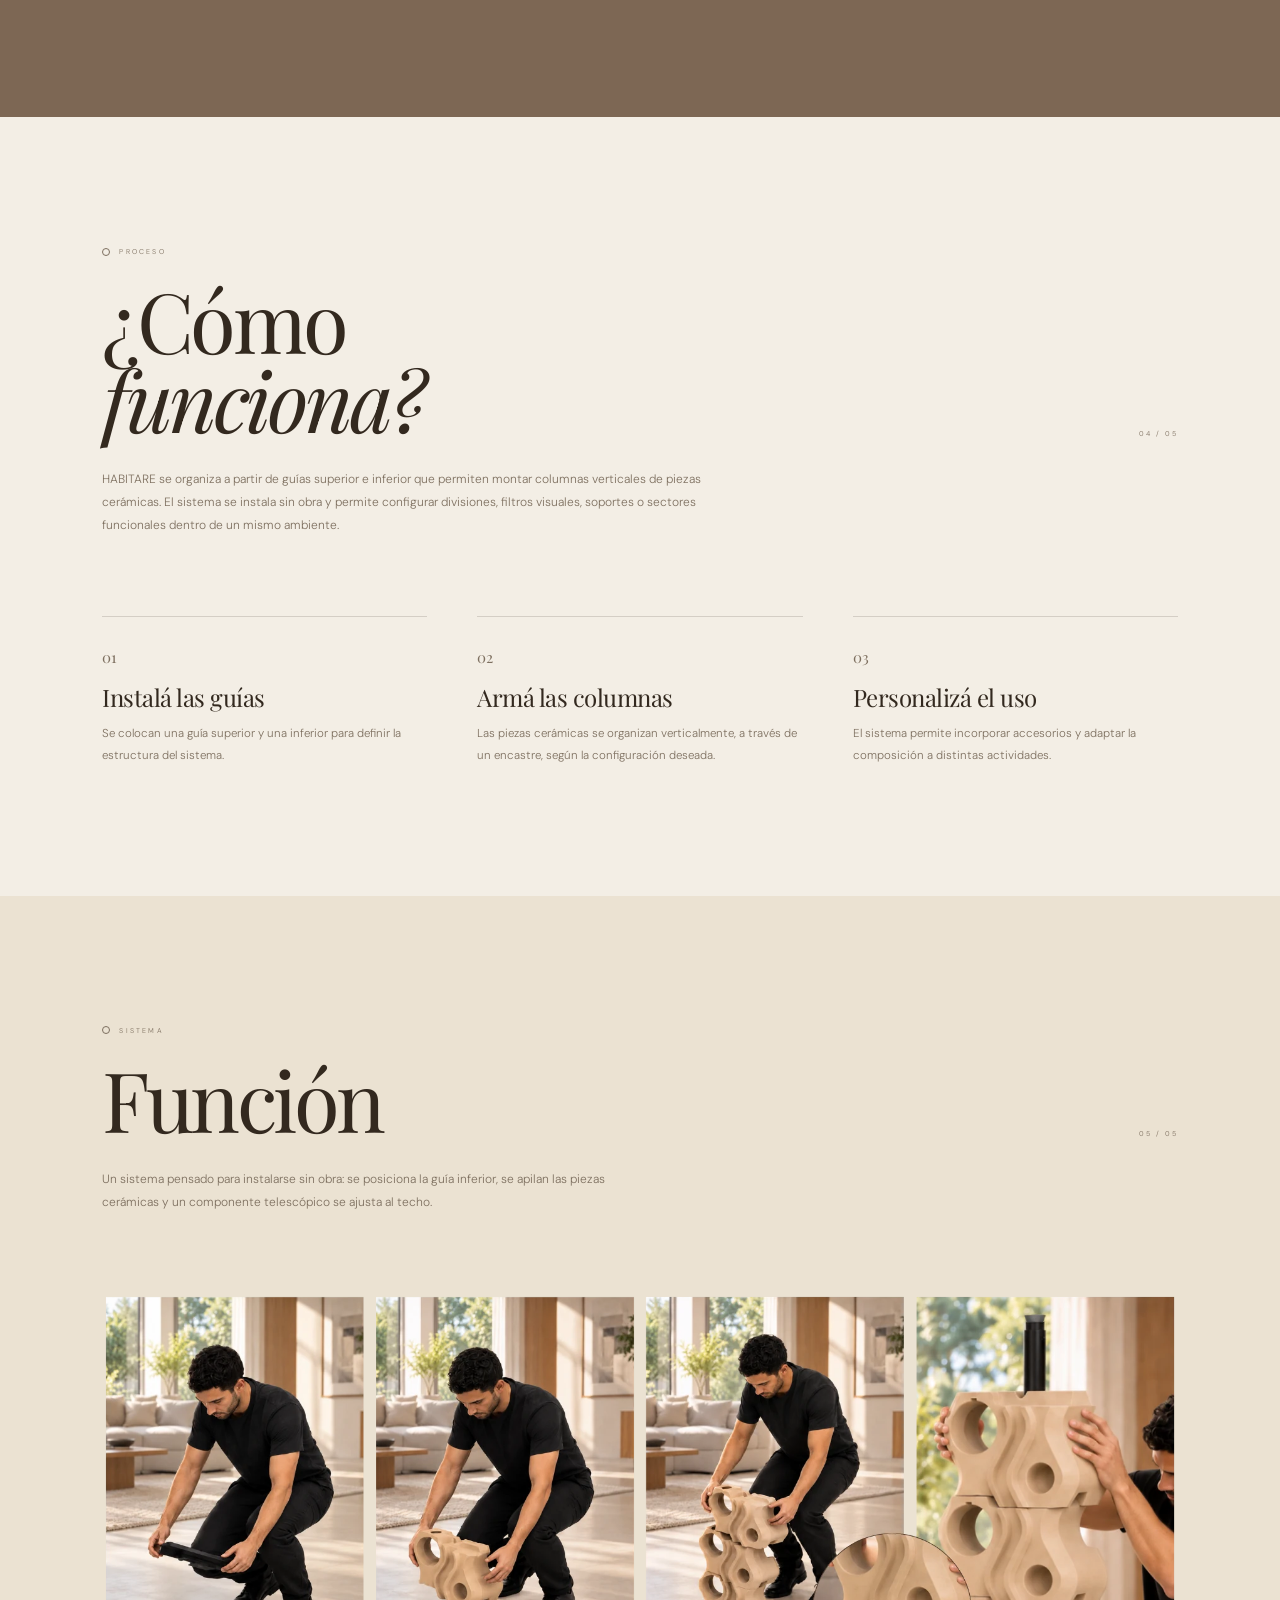
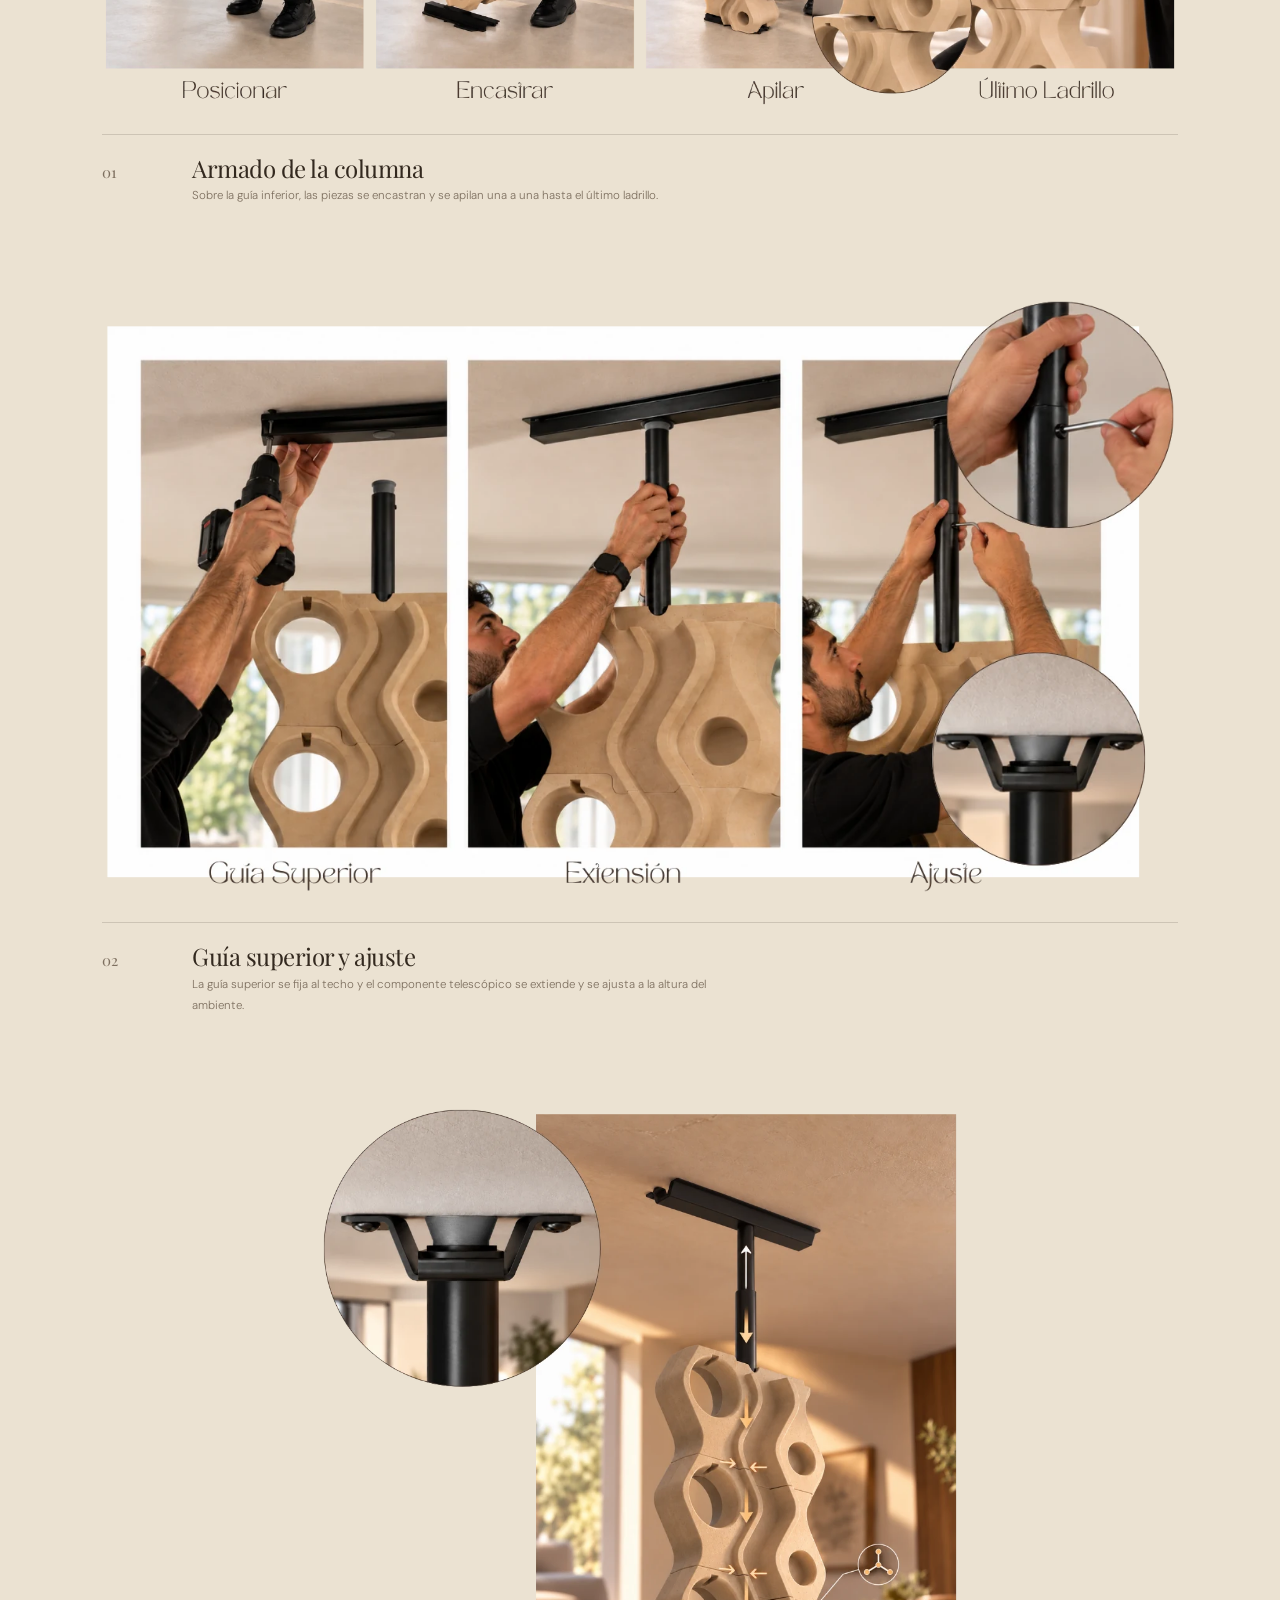
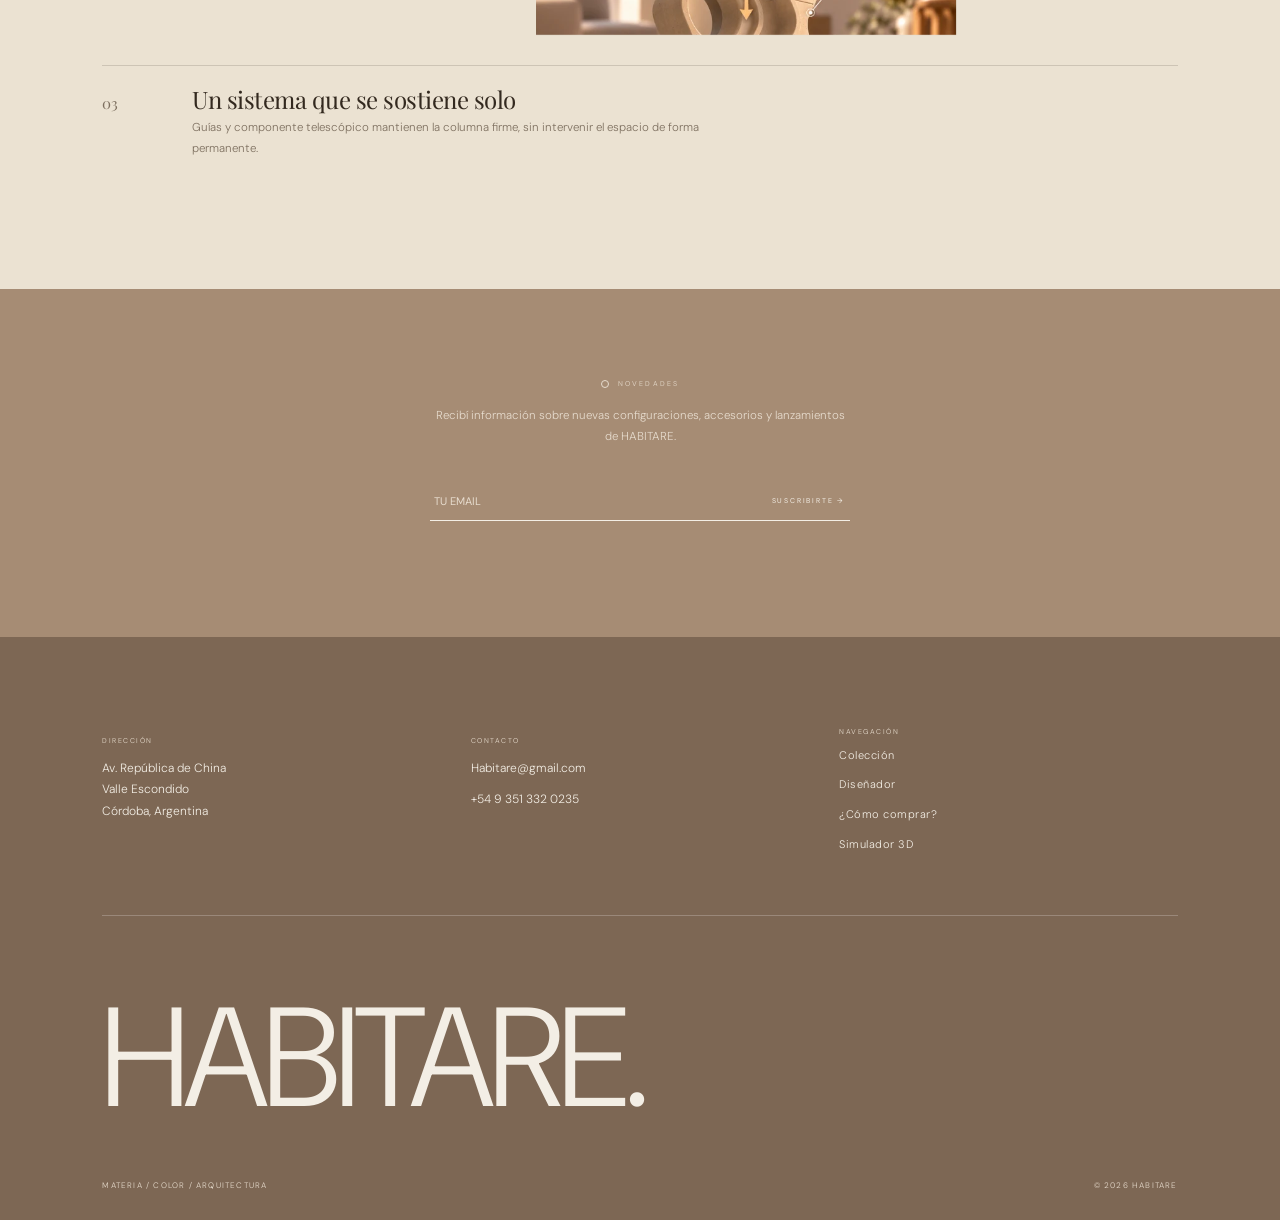
==== commit c60059c5: "Refactor hero section styles and image sources Updated hero section styles for improved layout and r" ====
--- a/docs/index.html
+++ b/docs/index.html
@@ -15,7 +15,7 @@
     <link rel="stylesheet" href="style.css">
 
     <style>
-        /* ===== Portada: recorte de la colección (fondo transparente) ===== */
+        /* ===== Portada: ambiente a pantalla completa, integrado con el título ===== */
         .hero-photo {
             -webkit-mask-image: none;
             mask-image: none;
@@ -23,47 +23,115 @@
 
         .hero-photo img {
             width: 100%;
-            height: auto;
-            object-fit: contain;
-            filter: drop-shadow(0 16px 20px rgba(35, 28, 20, .14));
-        }
-
-        /* Computadora y tablet horizontal: la colección a la derecha del título */
+            height: 100%;
+            object-fit: cover;
+            object-position: 62% 50%;
+            filter: none;
+        }
+
+        /* Computadora y tablet horizontal: la imagen ocupa todo el hero y el título queda sobre ella */
         @media (min-width: 901px) {
             .hero {
-                grid-template-columns: 44% 56%;
-                min-height: 92vh;
-                padding: 72px 4.5vw 45px;
+                grid-template-columns: minmax(0, 1fr);
+                min-height: 100vh;
+                padding: 72px 4.5vw 56px;
+                align-items: start;
+            }
+
+            .hero-copy {
+                max-width: 520px;
+                padding-top: clamp(28px, 8vh, 96px);
             }
 
             .hero-bottom {
                 display: block;
+                color: #fff;
+                text-shadow: 0 1px 10px rgba(30, 22, 14, .55);
             }
 
             .hero-photo {
                 position: absolute;
                 z-index: -1;
-                top: 72px;
-                right: 4vw;
-                bottom: 0;
-                left: auto;
-                width: min(52vw, 780px);
+                inset: 72px 0 0 0;
+                width: auto;
                 margin: 0;
                 padding: 0;
                 aspect-ratio: auto;
-                display: flex;
-                align-items: center;
-            }
-        }
-
-        /* Celular y tablet vertical: debajo del texto, centrada */
+                display: block;
+            }
+
+            /* velo crema: da lectura al título y funde la imagen con el resto de la página;
+               se desvanece hacia abajo para que las piezas de la mesa se vean */
+            .hero-photo::after {
+                content: "";
+                position: absolute;
+                inset: 0;
+                pointer-events: none;
+                background: linear-gradient(90deg,
+                    rgba(241, 236, 227, .95) 0%,
+                    rgba(241, 236, 227, .90) 26%,
+                    rgba(241, 236, 227, .66) 42%,
+                    rgba(241, 236, 227, .26) 58%,
+                    rgba(241, 236, 227, 0) 72%);
+                -webkit-mask-image: linear-gradient(to bottom, #000 0%, #000 56%, transparent 78%);
+                mask-image: linear-gradient(to bottom, #000 0%, #000 56%, transparent 78%);
+            }
+        }
+
+        /* Pantallas bajas: el bloque de texto se compacta para no tapar las piezas de la mesa */
+        @media (min-width: 901px) and (max-height: 820px) {
+            .hero-copy {
+                padding-top: 30px;
+            }
+
+            .hero-word {
+                margin-top: 22px;
+            }
+
+            .hero-tagline {
+                margin-top: 6px;
+            }
+
+            .hero-copy > p {
+                margin-top: 22px;
+            }
+
+            .hero-ctas {
+                margin-top: 26px;
+            }
+        }
+
+        /* Celular y tablet vertical: texto arriba y el ambiente debajo, a todo el ancho */
         @media (max-width: 900px) {
             .hero-photo {
                 position: relative;
-                width: min(680px, 94%);
-                aspect-ratio: auto;
-                margin: 44px auto 0;
-                padding-bottom: 36px;
+                z-index: auto;
+                width: auto;
+                aspect-ratio: 4 / 5;
+                margin: 40px -4.5vw 0;
+                -webkit-mask-image: linear-gradient(to bottom, transparent 0%, #000 18%);
+                mask-image: linear-gradient(to bottom, transparent 0%, #000 18%);
+            }
+
+            .hero-photo img {
+                object-position: 90% 50%;
+            }
+        }
+
+        @media (min-width: 601px) and (max-width: 900px) {
+            .hero-photo {
+                aspect-ratio: 16 / 10;
+            }
+
+            .hero-photo img {
+                object-position: 74% 50%;
+            }
+        }
+
+        @media (max-width: 600px) {
+            .hero-photo {
+                margin-left: -6vw;
+                margin-right: -6vw;
             }
         }
 
@@ -243,7 +311,7 @@
     </div>
 
     <div class="hero-photo">
-        <img src="assets/images/portada-lineas.webp" alt="Las siete líneas de color de HABITARE sobre plintos de piedra en un espacio luminoso" width="1629" height="639" fetchpriority="high">
+        <img src="assets/images/portada-ambiente.webp" alt="Ambiente luminoso con una pared divisoria HABITARE suspendida del techo y piezas sobre la mesa" width="2340" height="1315" fetchpriority="high">
     </div>
 
     <span class="hero-bottom">DESLIZÁ PARA EXPLORAR</span>
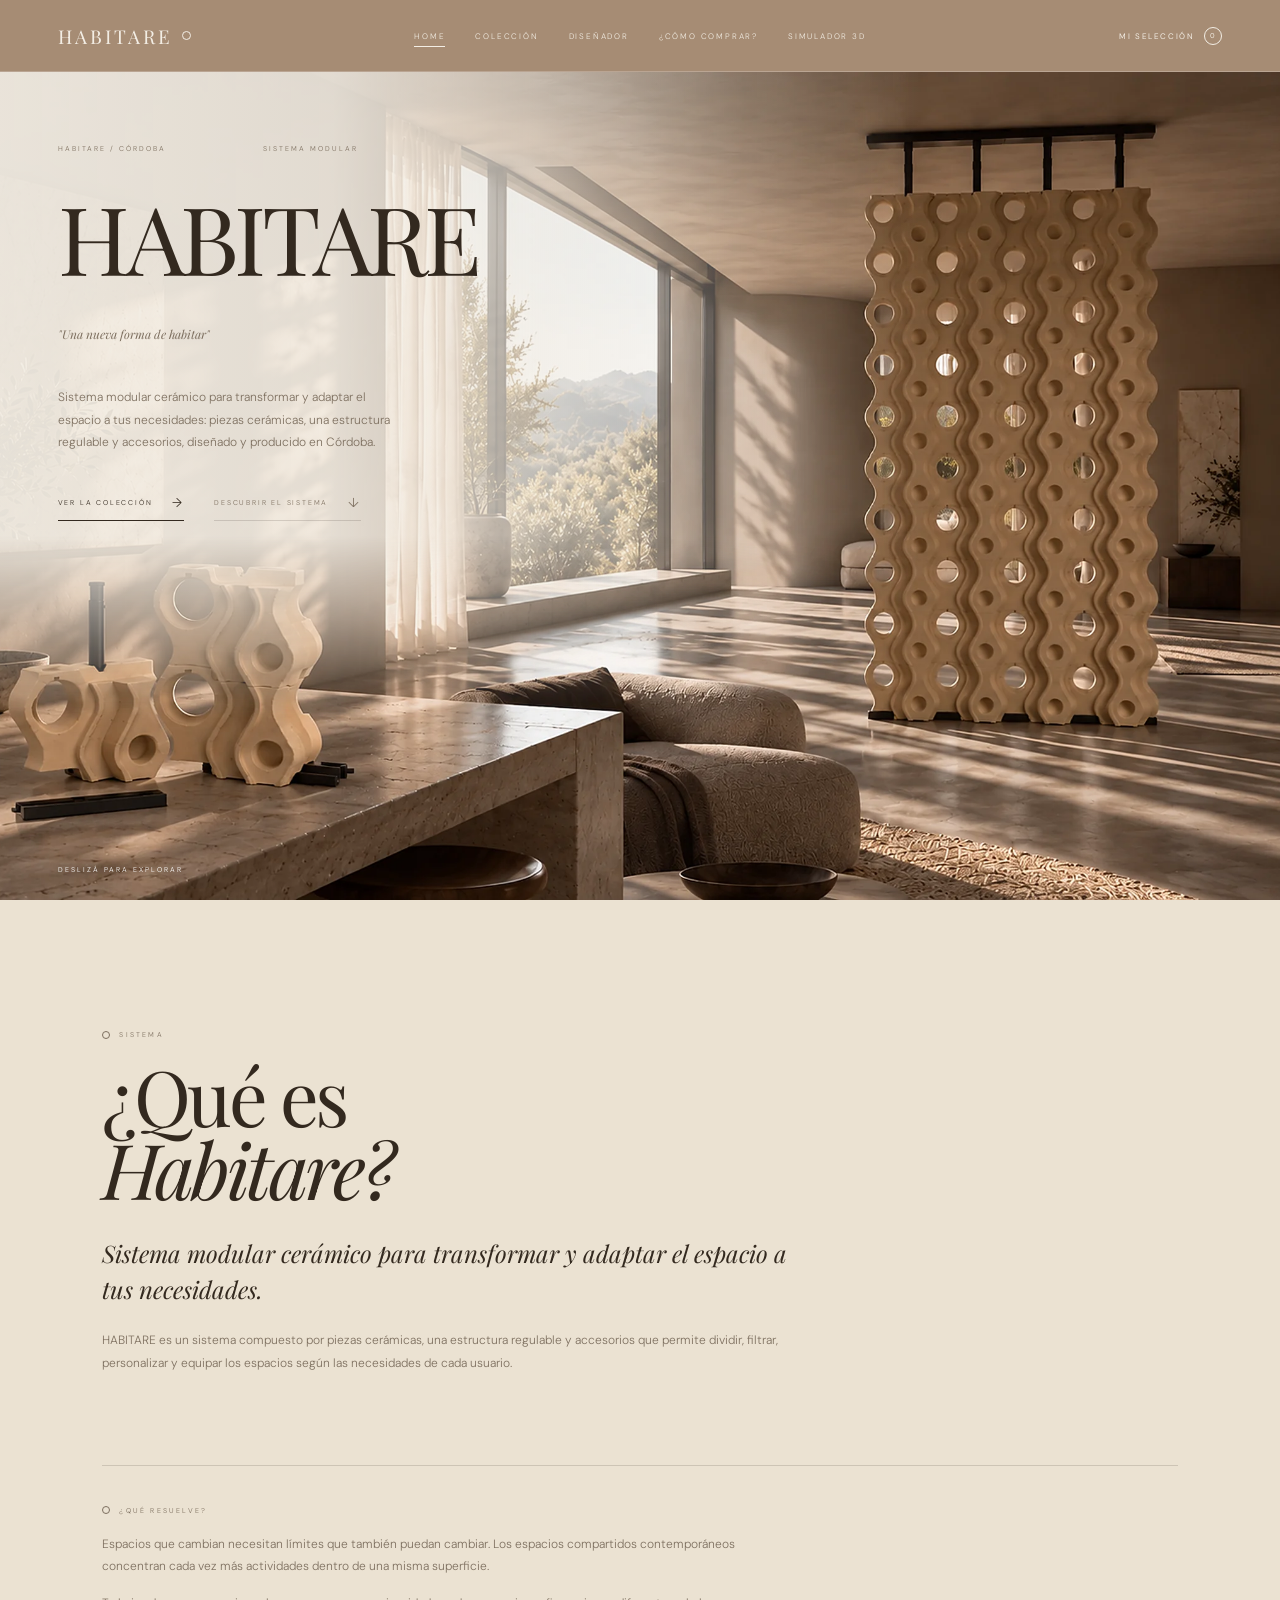
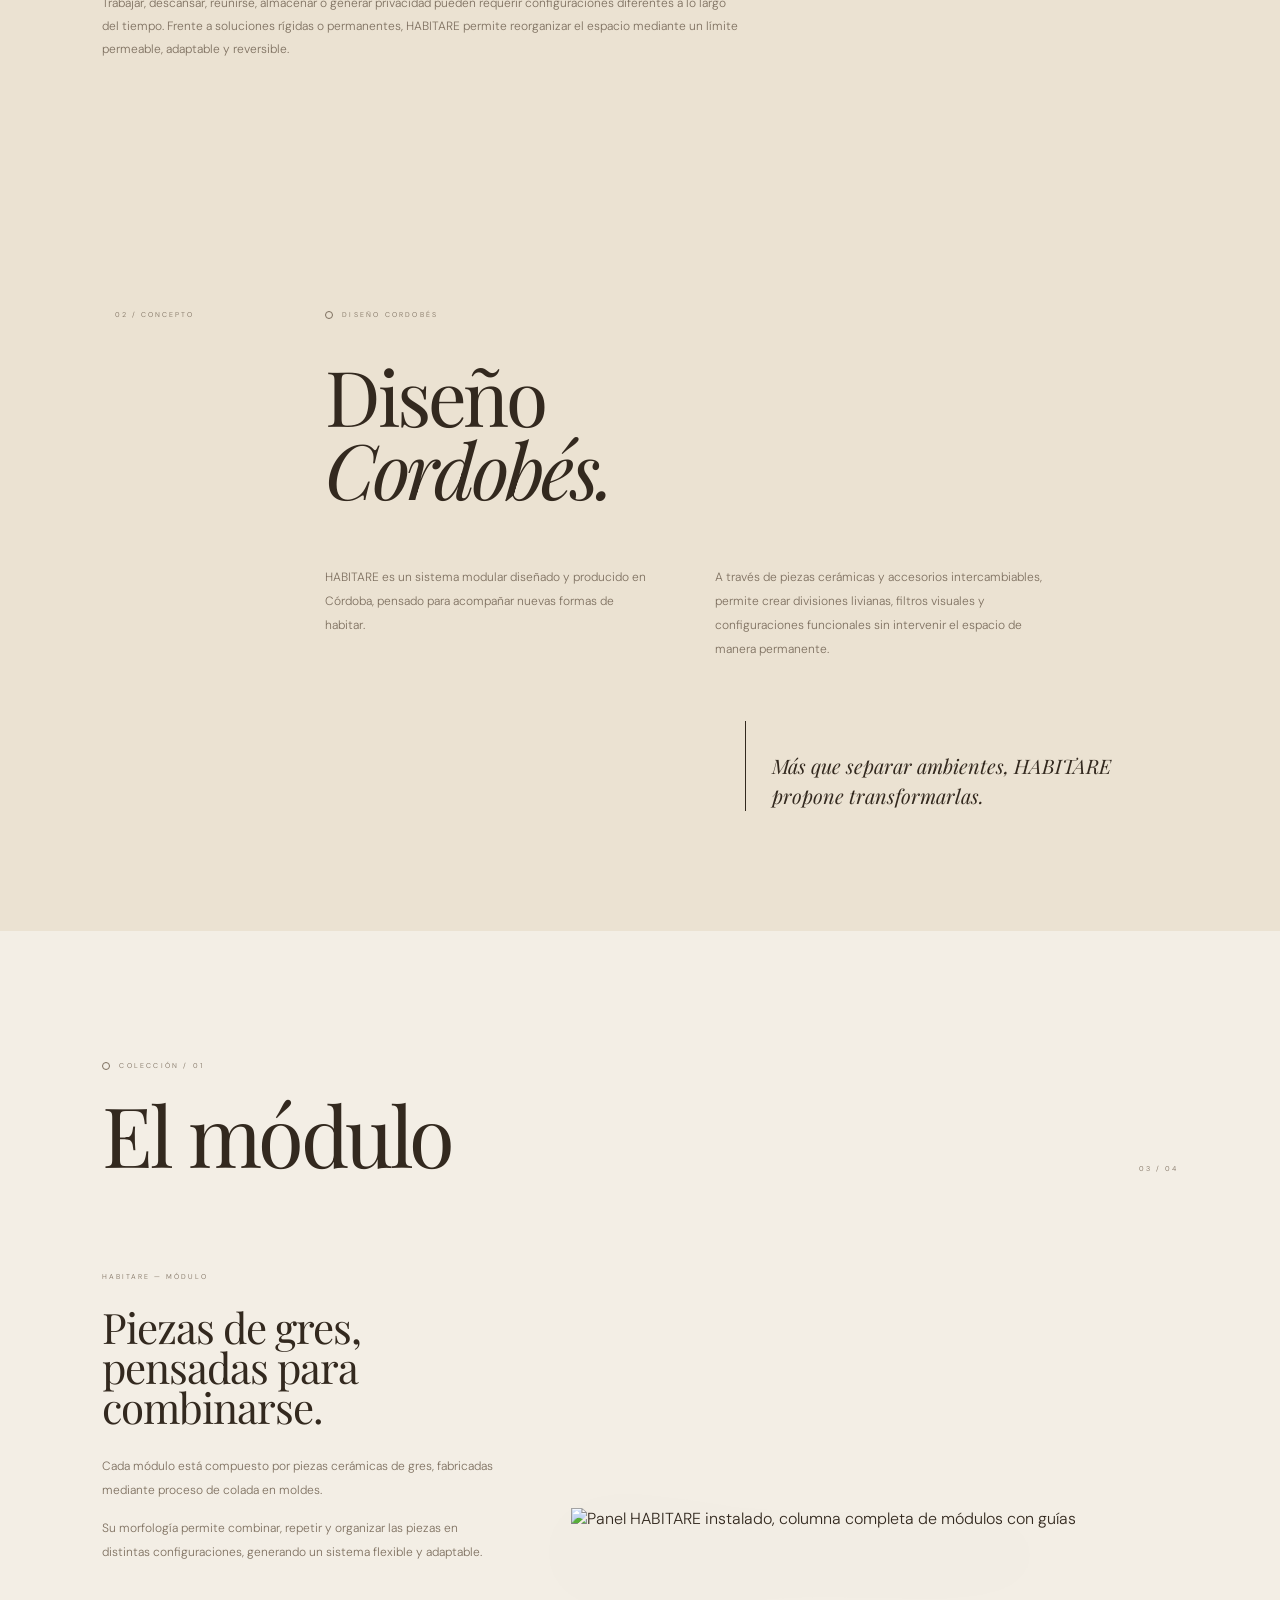
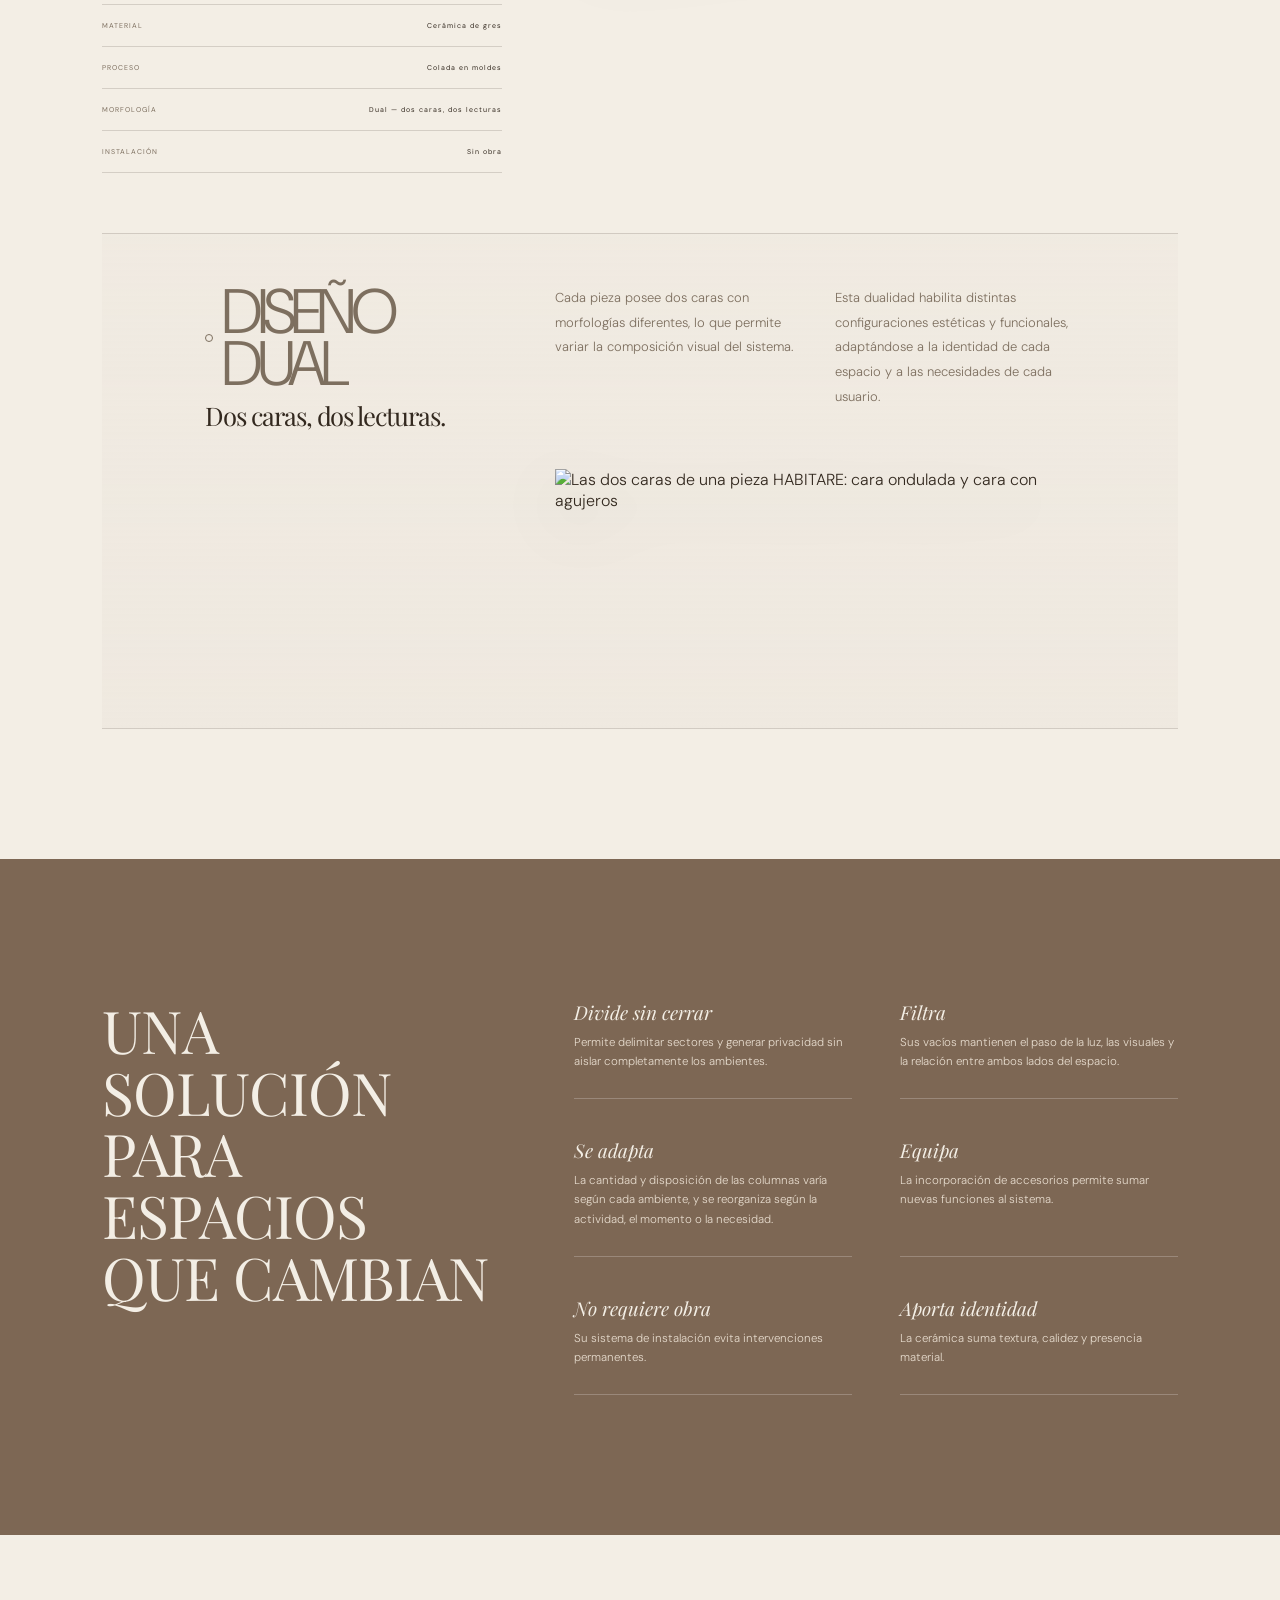
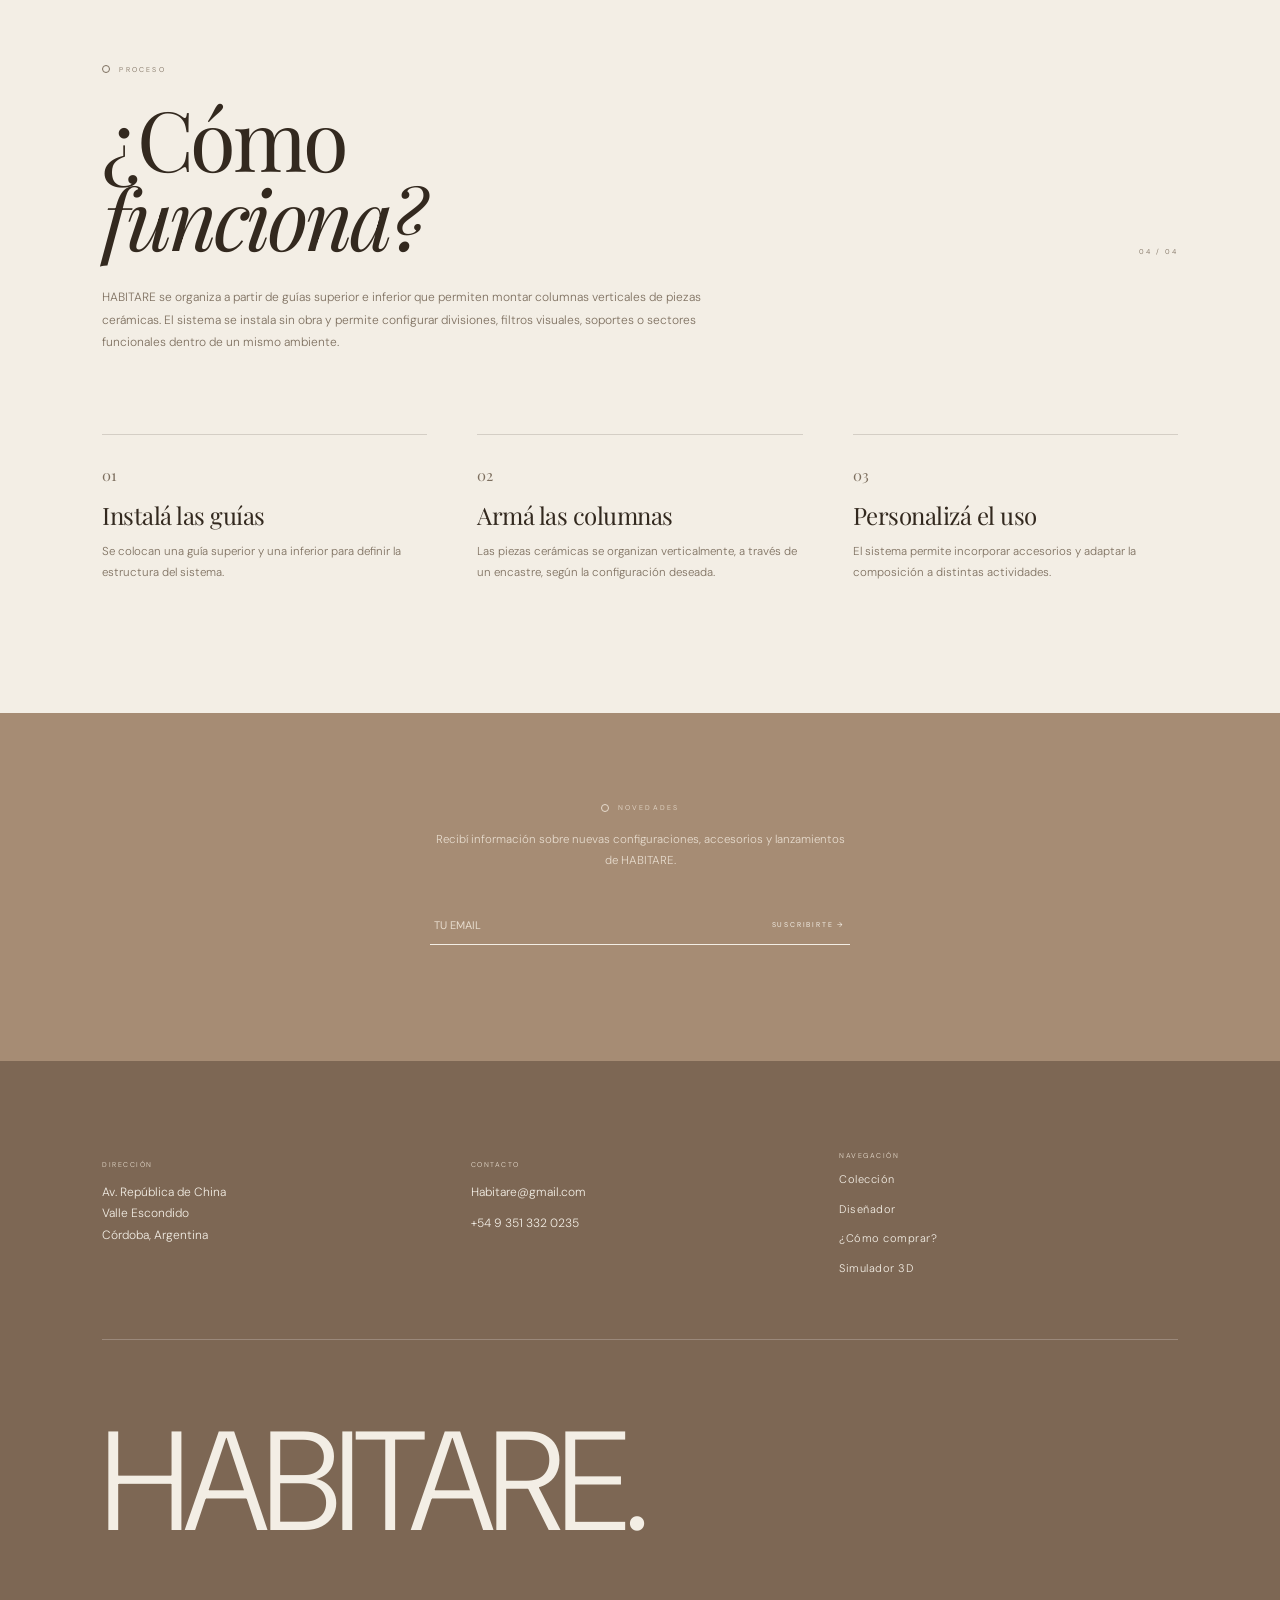
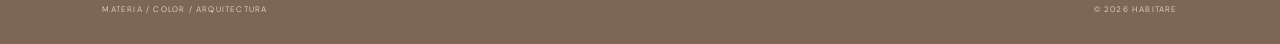
==== commit 666c66a2: "Refactor layout and styles in index.html Refactor CSS styles and update HTML structure for better la" ====
--- a/docs/index.html
+++ b/docs/index.html
@@ -135,81 +135,39 @@
             }
         }
 
-        /* ===== Función (reemplaza a "Usos") ===== */
-        .funcion-intro {
-            max-width: 560px;
-            margin-top: 30px;
-            font-size: 12px;
-            line-height: 1.9;
-            color: var(--muted);
-        }
-
-        .funcion-lista {
-            margin-top: 80px;
-            display: flex;
-            flex-direction: column;
-            gap: 90px;
-        }
-
-        .funcion-item {
+        /* ===== ¿Qué resuelve?: un solo bloque de texto (los items pasaron a la banda de abajo) ===== */
+        .resuelve {
+            display: block;
+        }
+
+        .resuelve-copy {
+            max-width: 640px;
+        }
+
+        /* ===== Banda "Una solución para espacios que cambian": seis ítems, sin repetir ===== */
+        @media (min-width: 1001px) {
+            .statement {
+                grid-template-columns: minmax(0, .8fr) minmax(0, 1.2fr);
+                gap: 70px;
+            }
+        }
+
+        .statement-list {
             display: grid;
-            grid-template-columns: minmax(0, 1fr);
-            gap: 26px;
-            justify-items: center;
-        }
-
-        .funcion-item img {
-            width: 100%;
-            height: auto;
-        }
-
-        .funcion-item.ancha img {
-            max-width: 1080px;
-        }
-
-        .funcion-item.compacta img {
-            max-width: 640px;
-        }
-
-        .funcion-texto {
-            width: 100%;
-            max-width: 1080px;
-            padding-top: 22px;
-            border-top: 1px solid var(--line);
-            display: grid;
-            grid-template-columns: 70px minmax(0, 1fr);
-            gap: 6px 20px;
-            align-items: baseline;
-        }
-
-        .funcion-texto .step-number {
-            grid-row: span 2;
-        }
-
-        .funcion-texto h3 {
-            font-size: 24px;
-            letter-spacing: -.5px;
-        }
-
-        .funcion-texto p {
-            max-width: 560px;
-            font-size: 11.5px;
-            line-height: 1.85;
-            color: var(--muted);
+            grid-template-columns: repeat(2, minmax(0, 1fr));
+            gap: 38px 48px;
+        }
+
+        .statement-item,
+        .statement-item:last-child {
+            padding-bottom: 26px;
+            border-bottom: 1px solid var(--line-on-taupe);
         }
 
         @media (max-width: 600px) {
-            .funcion-lista {
-                margin-top: 56px;
-                gap: 64px;
-            }
-
-            .funcion-texto {
-                grid-template-columns: 1fr;
-            }
-
-            .funcion-texto .step-number {
-                grid-row: auto;
+            .statement-list {
+                grid-template-columns: minmax(0, 1fr);
+                gap: 30px;
             }
         }
     </style>
@@ -352,34 +310,6 @@
             </p>
         </div>
 
-        <div class="resuelve-grid">
-
-            <div class="resuelve-item">
-                <span class="ring"></span>
-                <h4>Divide sin cerrar</h4>
-                <p>Permite delimitar sectores y generar privacidad sin aislar completamente los ambientes.</p>
-            </div>
-
-            <div class="resuelve-item">
-                <span class="ring"></span>
-                <h4>Filtra</h4>
-                <p>Sus vacíos mantienen el paso de la luz, las visuales y la relación entre ambos lados del espacio.</p>
-            </div>
-
-            <div class="resuelve-item">
-                <span class="ring"></span>
-                <h4>Se adapta</h4>
-                <p>La cantidad y disposición de las columnas puede variar según las dimensiones y necesidades de cada ambiente.</p>
-            </div>
-
-            <div class="resuelve-item">
-                <span class="ring"></span>
-                <h4>Equipa</h4>
-                <p>La incorporación de accesorios permite sumar nuevas funciones al sistema.</p>
-            </div>
-
-        </div>
-
     </div>
 
 </section>
@@ -428,7 +358,7 @@
             <span class="overline">COLECCIÓN / 01</span>
             <h2>El módulo</h2>
         </div>
-        <span class="section-index">03 / 05</span>
+        <span class="section-index">03 / 04</span>
     </div>
 
     <div class="product-grid">
@@ -496,12 +426,22 @@
 
         <div class="statement-item">
             <h4>Divide sin cerrar</h4>
-            <p>Genera privacidad sin aislar completamente el ambiente.</p>
+            <p>Permite delimitar sectores y generar privacidad sin aislar completamente los ambientes.</p>
         </div>
 
         <div class="statement-item">
-            <h4>Se adapta al uso</h4>
-            <p>Permite reorganizar el espacio según la actividad, el momento o la necesidad.</p>
+            <h4>Filtra</h4>
+            <p>Sus vacíos mantienen el paso de la luz, las visuales y la relación entre ambos lados del espacio.</p>
+        </div>
+
+        <div class="statement-item">
+            <h4>Se adapta</h4>
+            <p>La cantidad y disposición de las columnas varía según cada ambiente, y se reorganiza según la actividad, el momento o la necesidad.</p>
+        </div>
+
+        <div class="statement-item">
+            <h4>Equipa</h4>
+            <p>La incorporación de accesorios permite sumar nuevas funciones al sistema.</p>
         </div>
 
         <div class="statement-item">
@@ -527,7 +467,7 @@
             <span class="overline">PROCESO</span>
             <h2>¿Cómo<br><i>funciona?</i></h2>
         </div>
-        <span class="section-index">04 / 05</span>
+        <span class="section-index">04 / 04</span>
     </div>
 
     <p class="proceso-intro">
@@ -562,56 +502,6 @@
 </section>
 
 
-<!-- FUNCIÓN -->
-<section class="usos" id="funcion">
-
-    <div class="section-heading">
-        <div>
-            <span class="overline">SISTEMA</span>
-            <h2>Función</h2>
-        </div>
-        <span class="section-index">05 / 05</span>
-    </div>
-
-    <p class="funcion-intro">
-        Un sistema pensado para instalarse sin obra: se posiciona la guía inferior,
-        se apilan las piezas cerámicas y un componente telescópico se ajusta al techo.
-    </p>
-
-    <div class="funcion-lista">
-
-        <figure class="funcion-item ancha">
-            <img src="assets/images/sistema-guia-inferior.webp" alt="Armado de una columna HABITARE: posicionar la guía inferior, encastrar, apilar y colocar el último ladrillo" width="1716" height="661" loading="lazy">
-            <figcaption class="funcion-texto">
-                <span class="step-number">01</span>
-                <h3>Armado de la columna</h3>
-                <p>Sobre la guía inferior, las piezas se encastran y se apilan una a una hasta el último ladrillo.</p>
-            </figcaption>
-        </figure>
-
-        <figure class="funcion-item ancha">
-            <img src="assets/images/sistema-guia-superior.webp" alt="Instalación de la guía superior, extensión del componente telescópico y ajuste" width="1373" height="765" loading="lazy">
-            <figcaption class="funcion-texto">
-                <span class="step-number">02</span>
-                <h3>Guía superior y ajuste</h3>
-                <p>La guía superior se fija al techo y el componente telescópico se extiende y se ajusta a la altura del ambiente.</p>
-            </figcaption>
-        </figure>
-
-        <figure class="funcion-item compacta">
-            <img src="assets/images/sistema-telescopico.webp" alt="Detalle del componente telescópico y de la columna de módulos con sus guías" width="1028" height="856" loading="lazy">
-            <figcaption class="funcion-texto">
-                <span class="step-number">03</span>
-                <h3>Un sistema que se sostiene solo</h3>
-                <p>Guías y componente telescópico mantienen la columna firme, sin intervenir el espacio de forma permanente.</p>
-            </figcaption>
-        </figure>
-
-    </div>
-
-</section>
-
-
 <!-- NEWSLETTER -->
 <section class="newsletter">
 
